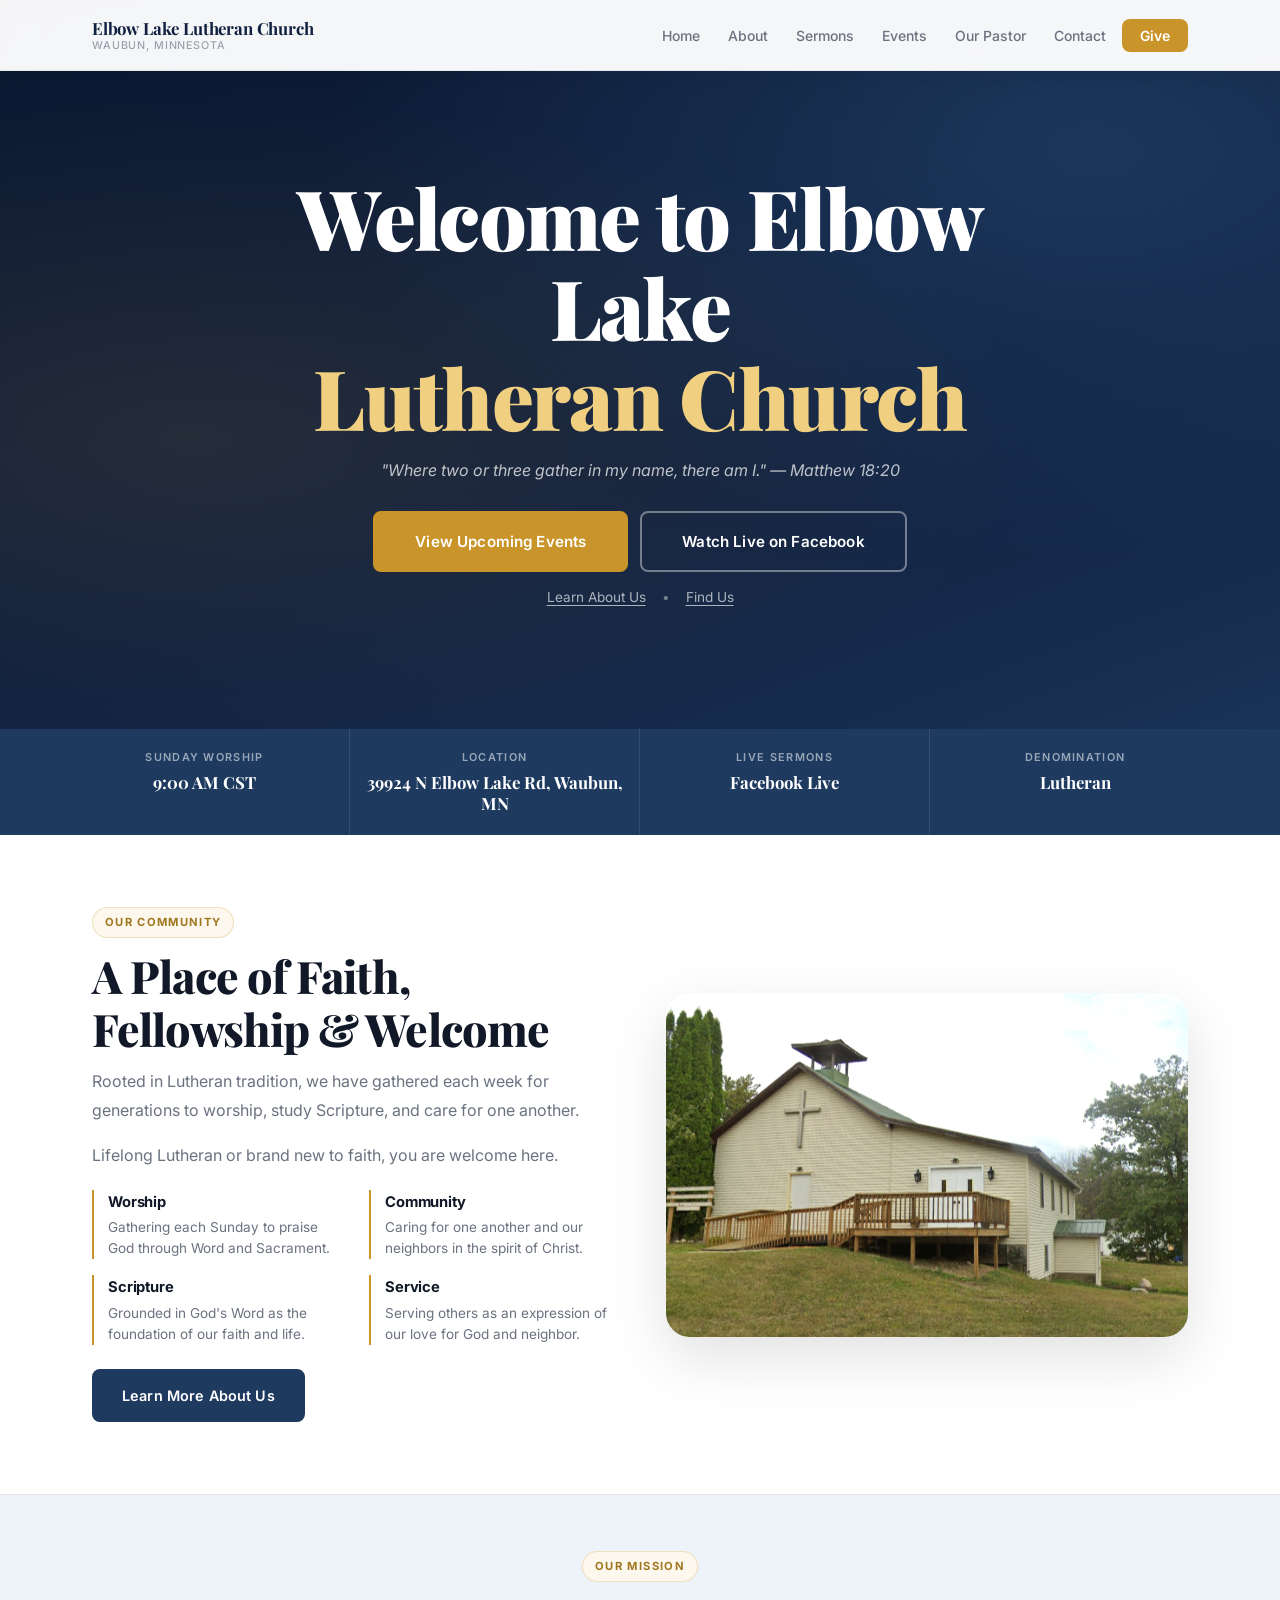
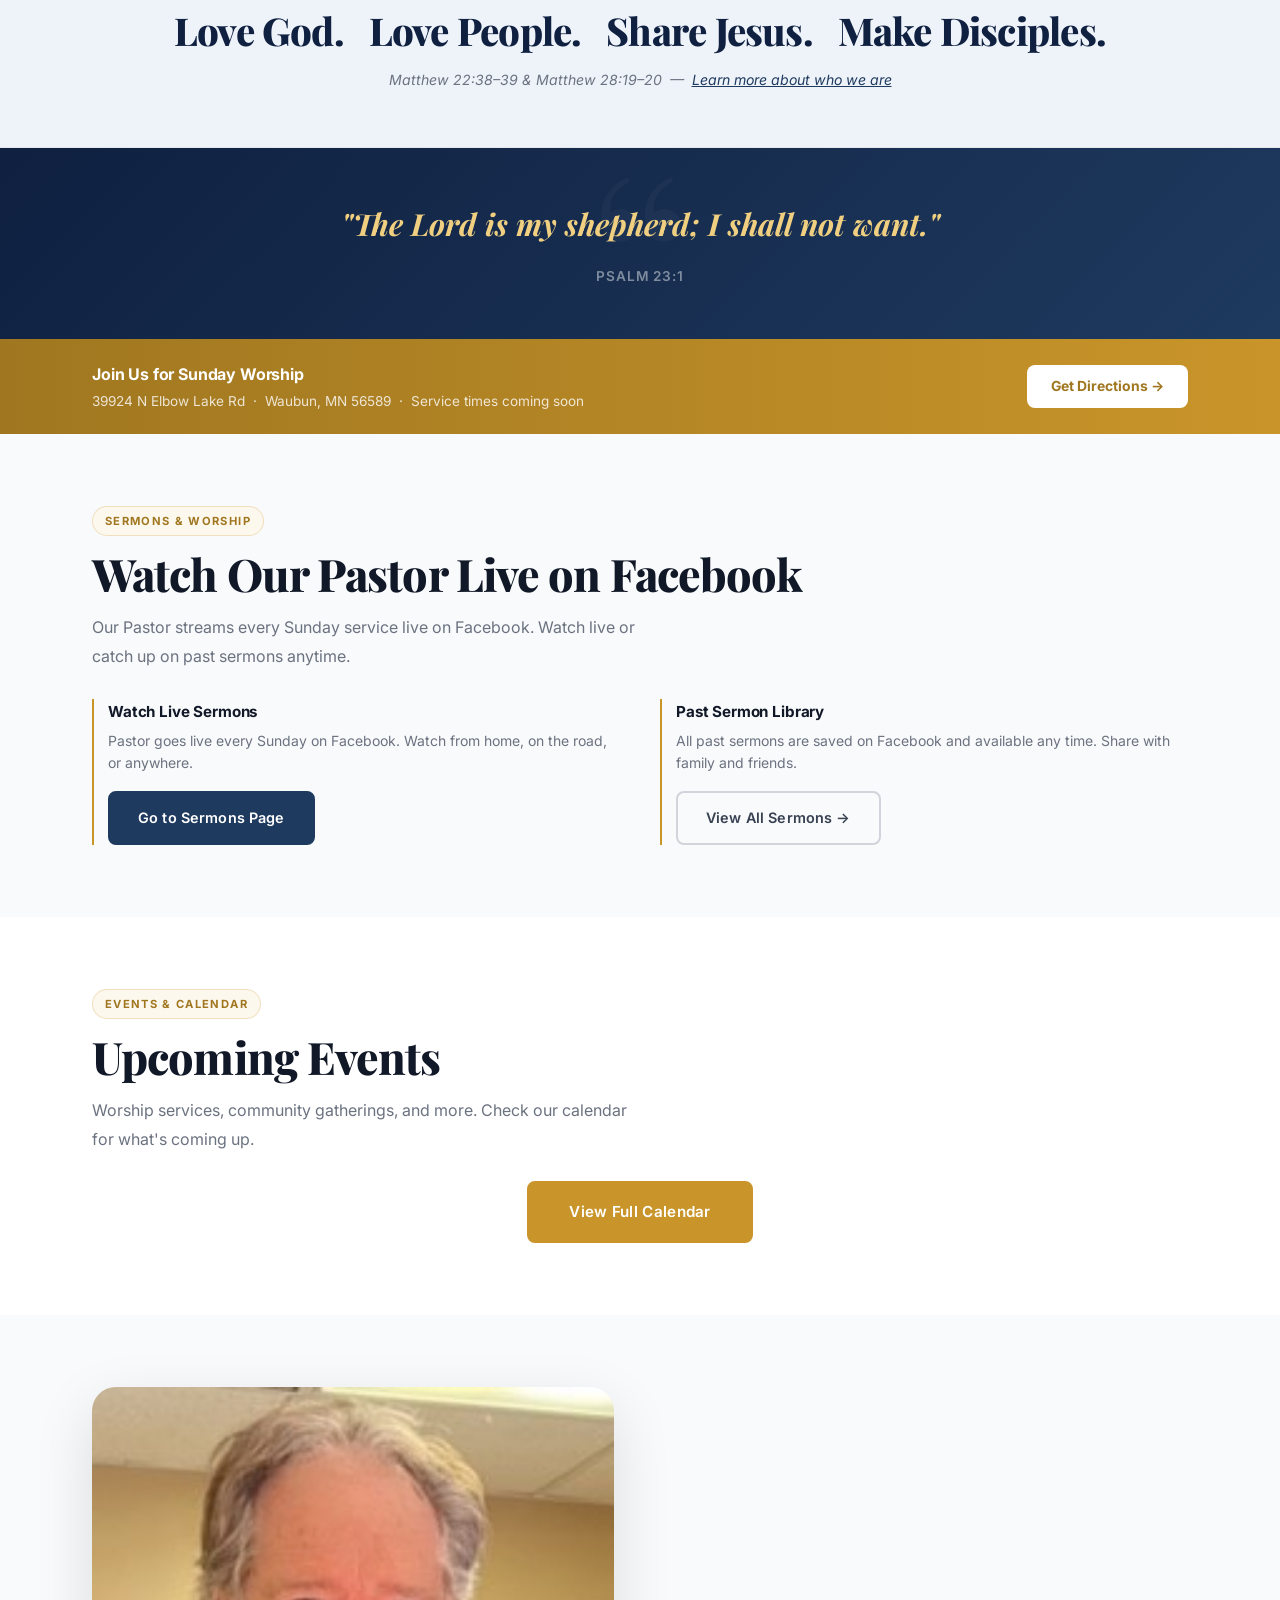
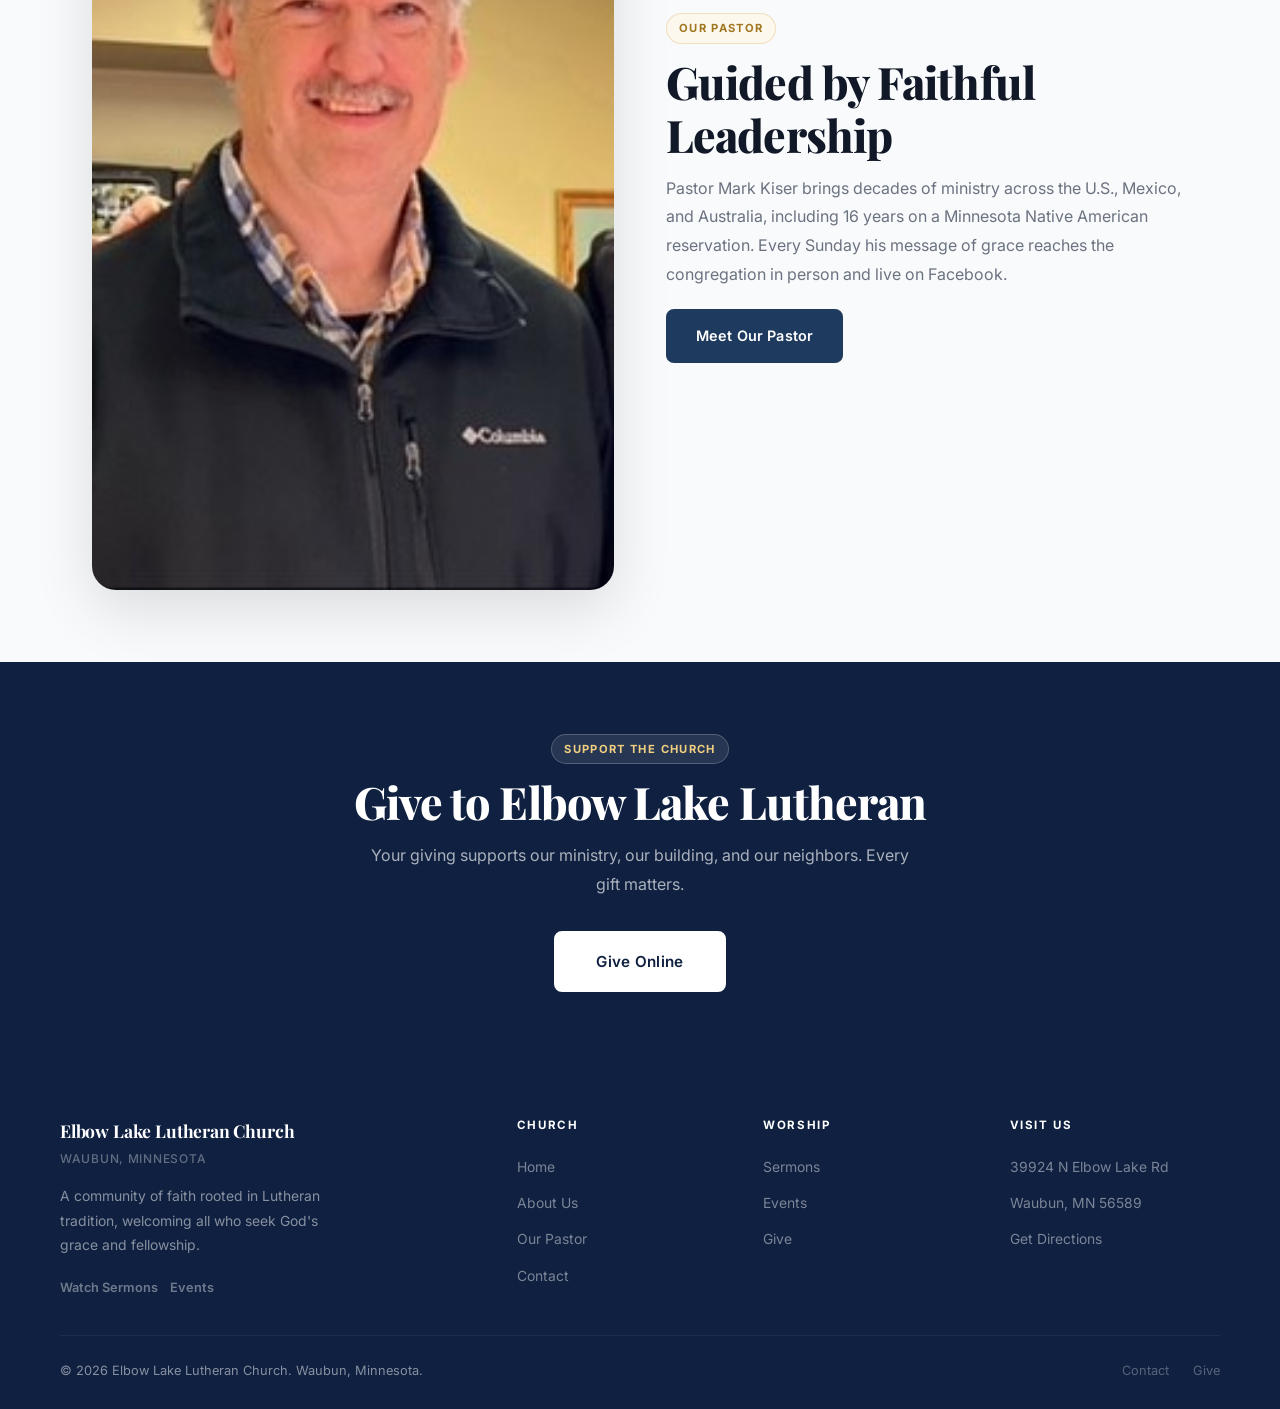
==== index.html @ 21ab07dc "Add mission, values, beliefs accordion, and discipleship steps from Pastor's content - Homepage: add" ====
<!DOCTYPE html>
<html lang="en">
<head>
  <meta charset="UTF-8">
  <meta name="viewport" content="width=device-width, initial-scale=1.0">
  <title>Elbow Lake Lutheran Church | Sunday Worship in Waubun, MN</title>
  <meta name="description" content="Elbow Lake Lutheran Church in Waubun, MN — serving the Mahnomen County community with Sunday worship, live-streamed sermons, and faithful fellowship. All are welcome.">
  <meta name="keywords" content="church Waubun MN, Lutheran church Waubun Minnesota, church Mahnomen County, church near White Earth MN, Sunday worship Waubun, Christian church Waubun Minnesota, Elbow Lake Lutheran Church, church near me Waubun MN">
  <meta name="geo.region" content="US-MN">
  <meta name="geo.placename" content="Waubun, Minnesota">
  <meta name="geo.position" content="47.18;-95.93">
  <meta name="ICBM" content="47.18, -95.93">
  <meta property="og:title" content="Elbow Lake Lutheran Church | Waubun, MN">
  <meta property="og:description" content="A Lutheran congregation in Waubun, MN. Sunday worship, live-streamed sermons, and a welcoming community in Mahnomen County. All are welcome.">
  <meta property="og:type" content="website">
  <meta property="og:url" content="https://elbowlakevillagechurch.com">
  <meta property="og:image" content="https://elbowlakevillagechurch.com/images/church.png">
  <meta name="twitter:card" content="summary_large_image">
  <meta name="twitter:image" content="https://elbowlakevillagechurch.com/images/church.png">
  <meta name="robots" content="index, follow">
  <link rel="canonical" href="https://elbowlakevillagechurch.com/">
  <link rel="sitemap" type="application/xml" href="/sitemap.xml">
  <link rel="icon" type="image/png" href="images/church.png">
  <link rel="stylesheet" href="style.css">
  <link rel="preconnect" href="https://fonts.googleapis.com">
  <link rel="preconnect" href="https://fonts.gstatic.com" crossorigin>
  <link href="https://fonts.googleapis.com/css2?family=Inter:wght@400;500;600;700;800&family=Playfair+Display:wght@700;800;900&display=swap" rel="stylesheet">
  <script type="application/ld+json">
  {
    "@context": "https://schema.org",
    "@type": "Church",
    "name": "Elbow Lake Lutheran Church",
    "alternateName": "Elbow Lake Village Church",
    "url": "https://elbowlakevillagechurch.com",
    "logo": "https://elbowlakevillagechurch.com/images/church.png",
    "image": "https://elbowlakevillagechurch.com/images/church.png",
    "description": "Elbow Lake Lutheran Church is a Lutheran congregation in Waubun, Minnesota, serving the Mahnomen County community with Sunday worship, live-streamed sermons, and faithful fellowship.",
    "address": {
      "@type": "PostalAddress",
      "streetAddress": "39924 N Elbow Lake Rd",
      "addressLocality": "Waubun",
      "addressRegion": "MN",
      "postalCode": "56589",
      "addressCountry": "US"
    },
    "geo": {
      "@type": "GeoCoordinates",
      "latitude": 47.18,
      "longitude": -95.93
    },
    "areaServed": ["Waubun, MN", "Mahnomen County, MN", "White Earth, MN", "Ogema, MN"],
    "employee": {
      "@type": "Person",
      "name": "Pastor Mark Kiser",
      "jobTitle": "Pastor"
    },
    "sameAs": ["https://www.facebook.com/okieupnorth"]
  }
  </script>
</head>
<body>

  <!-- NAVIGATION -->
  <nav>
    <div class="nav-inner">
      <a href="index.html" class="nav-logo">
        <div class="nav-logo-name">Elbow Lake Lutheran Church</div>
        <div class="nav-logo-sub">Waubun, Minnesota</div>
      </a>
      <ul class="nav-links">
        <li><a href="index.html">Home</a></li>
        <li><a href="about.html">About</a></li>
        <li><a href="sermons.html">Sermons</a></li>
        <li><a href="events.html">Events</a></li>
        <li><a href="staff.html">Our Pastor</a></li>
        <li><a href="contact.html">Contact</a></li>
        <li><a href="give.html" class="nav-give">Give</a></li>
      </ul>
      <button class="nav-toggle" aria-label="Open menu">
        <span></span><span></span><span></span>
      </button>
    </div>
  </nav>

  <!-- HERO -->
  <section class="hero">
    <div class="hero-content">
      <h1>
        Welcome to Elbow Lake
        <span class="highlight">Lutheran Church</span>
      </h1>
      <p class="hero-desc">"Where two or three gather in my name, there am I." &mdash; Matthew 18:20</p>
      <div class="hero-actions">
        <a href="events.html" class="btn btn-gold btn-hero">View Upcoming Events</a>
        <a href="https://www.facebook.com/okieupnorth" target="_blank" rel="noopener" class="btn btn-outline-white btn-hero">Watch Live on Facebook</a>
      </div>
      <div class="hero-secondary-links">
        <a href="about.html">Learn About Us</a>
        <span>&bull;</span>
        <a href="contact.html">Find Us</a>
      </div>
    </div>
  </section>

  <!-- INFO BAR -->
  <div class="info-bar">
    <div class="info-inner">
      <div class="info-item">
        <div class="info-label">Sunday Worship</div>
        <div class="info-value">9:00 AM CST</div>
      </div>
      <div class="info-item">
        <div class="info-label">Location</div>
        <div class="info-value">39924 N Elbow Lake Rd, Waubun, MN</div>
      </div>
      <div class="info-item">
        <div class="info-label">Live Sermons</div>
        <div class="info-value">Facebook Live</div>
      </div>
      <div class="info-item">
        <div class="info-label">Denomination</div>
        <div class="info-value">Lutheran</div>
      </div>
    </div>
  </div>

  <!-- WELCOME SECTION -->
  <section>
    <div class="container">
      <div class="split-grid">
        <div>
          <div class="tag">Our Community</div>
          <h2 class="section-title">A Place of Faith, Fellowship &amp; Welcome</h2>
          <p class="section-sub">Rooted in Lutheran tradition, we have gathered each week for generations to worship, study Scripture, and care for one another.</p>
          <p class="section-sub" style="margin-top:16px;">Lifelong Lutheran or brand new to faith, you are welcome here.</p>
          <div class="pillars-grid" style="margin-top:20px;">
            <div class="pillar">
              <h4>Worship</h4>
              <p>Gathering each Sunday to praise God through Word and Sacrament.</p>
            </div>
            <div class="pillar">
              <h4>Community</h4>
              <p>Caring for one another and our neighbors in the spirit of Christ.</p>
            </div>
            <div class="pillar">
              <h4>Scripture</h4>
              <p>Grounded in God's Word as the foundation of our faith and life.</p>
            </div>
            <div class="pillar">
              <h4>Service</h4>
              <p>Serving others as an expression of our love for God and neighbor.</p>
            </div>
          </div>
          <a href="about.html" class="btn btn-primary" style="margin-top:24px;">Learn More About Us</a>
        </div>
        <div class="split-img">
          <img src="images/church.png" alt="Elbow Lake Lutheran Church — Waubun, Minnesota">
        </div>
      </div>
    </div>
  </section>

  <!-- MISSION STRIP -->
  <div class="mission-strip">
    <div class="container">
      <div class="tag">Our Mission</div>
      <p class="mission-words">Love God. &nbsp; Love People. &nbsp; Share Jesus. &nbsp; Make Disciples.</p>
      <p class="mission-sub">Matthew 22:38&ndash;39 &amp; Matthew 28:19&ndash;20 &nbsp;&mdash;&nbsp; <a href="about.html" style="color:var(--primary);text-decoration:underline;">Learn more about who we are</a></p>
    </div>
  </div>

  <!-- VERSE BANNER -->
  <div class="verse-block">
    <div class="verse-text">"The Lord is my shepherd; I shall not want."</div>
    <div class="verse-ref">Psalm 23:1</div>
  </div>

  <!-- SERVICE TIMES CTA -->
  <div class="cta-banner">
    <div class="cta-banner-inner">
      <div class="cta-banner-text">
        <strong>Join Us for Sunday Worship</strong>
        <span>39924 N Elbow Lake Rd &nbsp;&middot;&nbsp; Waubun, MN 56589 &nbsp;&middot;&nbsp; Service times coming soon</span>
      </div>
      <a href="contact.html">Get Directions &rarr;</a>
    </div>
  </div>

  <!-- SERMONS PREVIEW -->
  <section class="bg-gray">
    <div class="container">
      <div class="tag">Sermons &amp; Worship</div>
      <h2 class="section-title">Watch Our Pastor Live on Facebook</h2>
      <p class="section-sub">Our Pastor streams every Sunday service live on Facebook. Watch live or catch up on past sermons anytime.</p>
      <div class="sermon-row">
        <div class="sermon-col">
          <h3>Watch Live Sermons</h3>
          <p>Pastor goes live every Sunday on Facebook. Watch from home, on the road, or anywhere.</p>
          <a href="sermons.html" class="btn btn-primary" style="margin-top:16px;">Go to Sermons Page</a>
        </div>
        <div class="sermon-col">
          <h3>Past Sermon Library</h3>
          <p>All past sermons are saved on Facebook and available any time. Share with family and friends.</p>
          <a href="sermons.html" class="btn btn-outline-dark" style="margin-top:16px;">View All Sermons &rarr;</a>
        </div>
      </div>
    </div>
  </section>

  <!-- EVENTS PREVIEW -->
  <section>
    <div class="container">
      <div class="tag">Events &amp; Calendar</div>
      <h2 class="section-title">Upcoming Events</h2>
      <p class="section-sub">Worship services, community gatherings, and more. Check our calendar for what's coming up.</p>
      <div style="margin-top:28px;text-align:center;">
        <a href="events.html" class="btn btn-gold btn-lg">View Full Calendar</a>
      </div>
    </div>
  </section>

  <!-- PASTOR TEASER -->
  <section class="bg-gray">
    <div class="container">
      <div class="split-grid">
        <div class="split-img">
          <img src="images/pastor-mark-kiser.jpg" alt="Pastor Mark Kiser — Elbow Lake Lutheran Church">
        </div>
        <div>
          <div class="tag">Our Pastor</div>
          <h2 class="section-title">Guided by Faithful Leadership</h2>
          <p class="section-sub">Pastor Mark Kiser brings decades of ministry across the U.S., Mexico, and Australia, including 16 years on a Minnesota Native American reservation. Every Sunday his message of grace reaches the congregation in person and live on Facebook.</p>
          <a href="staff.html" class="btn btn-primary" style="margin-top:20px;">Meet Our Pastor</a>
        </div>
      </div>
    </div>
  </section>

  <!-- GIVE SECTION -->
  <section class="bg-dark text-white">
    <div class="container" style="text-align:center;max-width:680px;">
      <div class="tag">Support the Church</div>
      <h2 class="section-title">Give to Elbow Lake Lutheran</h2>
      <p class="section-sub" style="margin:0 auto 32px;">Your giving supports our ministry, our building, and our neighbors. Every gift matters.</p>
      <a href="give.html" class="btn btn-gold btn-lg">Give Online</a>
    </div>
  </section>

  <!-- FOOTER -->
  <footer class="site-footer">
    <div class="footer-grid">
      <div class="footer-brand">
        <div class="footer-brand-name">Elbow Lake Lutheran Church</div>
        <div class="footer-brand-loc">Waubun, Minnesota</div>
        <p>A community of faith rooted in Lutheran tradition, welcoming all who seek God's grace and fellowship.</p>
        <div class="footer-social">
          <a href="sermons.html">Watch Sermons</a>
          <a href="events.html">Events</a>
        </div>
      </div>
      <div class="footer-col">
        <h4>Church</h4>
        <ul>
          <li><a href="index.html">Home</a></li>
          <li><a href="about.html">About Us</a></li>
          <li><a href="staff.html">Our Pastor</a></li>
          <li><a href="contact.html">Contact</a></li>
        </ul>
      </div>
      <div class="footer-col">
        <h4>Worship</h4>
        <ul>
          <li><a href="sermons.html">Sermons</a></li>
          <li><a href="events.html">Events</a></li>
          <li><a href="give.html">Give</a></li>
        </ul>
      </div>
      <div class="footer-col">
        <h4>Visit Us</h4>
        <ul>
          <li><a href="contact.html">39924 N Elbow Lake Rd</a></li>
          <li><a href="contact.html">Waubun, MN 56589</a></li>
          <li><a href="contact.html">Get Directions</a></li>
        </ul>
      </div>
    </div>
    <div class="footer-bottom">
      <span>&copy; 2026 Elbow Lake Lutheran Church. Waubun, Minnesota.</span>
      <div>
        <a href="contact.html">Contact</a>
        <a href="give.html">Give</a>
      </div>
    </div>
  </footer>

  <script>
    (function(){
      var toggle = document.querySelector('.nav-toggle');
      var links = document.querySelector('.nav-links');
      if (!toggle || !links) return;
      toggle.addEventListener('click', function() {
        links.classList.toggle('is-open');
        toggle.classList.toggle('is-open');
      });
      links.querySelectorAll('a').forEach(function(a) {
        a.addEventListener('click', function() {
          links.classList.remove('is-open');
          toggle.classList.remove('is-open');
        });
      });
    })();
  </script>

</body>
</html>
---- style.css ----
/* ============================================================
   Elbow Lake Lutheran Church — Modern Stylesheet
   ============================================================ */

@import url('https://fonts.googleapis.com/css2?family=Inter:wght@400;500;600;700;800&family=Playfair+Display:wght@700;800;900&display=swap');

:root {
  --primary:        #1e3a5f;
  --primary-dark:   #0f2040;
  --primary-mid:    #2a4f7a;
  --primary-light:  #eef3fa;
  --gold:           #c9952a;
  --gold-dark:      #a07720;
  --gold-light:     #fdf8ee;
  --black:          #0a0a0a;
  --white:          #ffffff;
  --gray-50:        #f9fafb;
  --gray-100:       #f3f4f6;
  --gray-200:       #e5e7eb;
  --gray-300:       #d1d5db;
  --gray-400:       #9ca3af;
  --gray-500:       #6b7280;
  --gray-700:       #374151;
  --gray-900:       #111827;
  --font-body:      'Inter', 'Segoe UI', system-ui, -apple-system, sans-serif;
  --font-display:   'Playfair Display', Georgia, serif;
  --max:            1160px;
  --radius:         14px;
  --radius-sm:      8px;
  --radius-lg:      24px;
  --radius-full:    999px;
  --shadow-xs:      0 1px 3px rgba(0,0,0,0.06);
  --shadow-sm:      0 2px 8px rgba(0,0,0,0.07);
  --shadow:         0 4px 20px rgba(0,0,0,0.08);
  --shadow-md:      0 8px 32px rgba(0,0,0,0.10);
  --shadow-lg:      0 20px 60px rgba(0,0,0,0.12);
  --shadow-xl:      0 32px 80px rgba(0,0,0,0.16);
  --transition:     all 0.25s cubic-bezier(0.4, 0, 0.2, 1);
}

*, *::before, *::after { box-sizing: border-box; margin: 0; padding: 0; }
html { scroll-behavior: smooth; font-size: 16px; }

body {
  font-family: var(--font-body);
  color: var(--gray-900);
  background: var(--white);
  line-height: 1.65;
  -webkit-font-smoothing: antialiased;
  -moz-osx-font-smoothing: grayscale;
}

img { max-width: 100%; display: block; }
a { color: inherit; text-decoration: none; }
ul { list-style: none; }

.container {
  max-width: var(--max);
  margin: 0 auto;
  padding: 0 32px;
}

/* ============================================================
   UTILITIES
   ============================================================ */
.tag {
  display: inline-flex;
  align-items: center;
  gap: 6px;
  background: var(--gold-light);
  border: 1px solid rgba(201,149,42,0.25);
  color: var(--gold-dark);
  font-size: 0.7rem;
  font-weight: 700;
  letter-spacing: 0.12em;
  text-transform: uppercase;
  padding: 5px 12px;
  border-radius: var(--radius-full);
  margin-bottom: 12px;
  font-family: var(--font-body);
}

.text-white .tag { background: rgba(255,255,255,0.1); border-color: rgba(255,255,255,0.2); color: #f0d080; }

.section-title {
  font-family: var(--font-display);
  font-size: clamp(1.8rem, 4vw, 2.8rem);
  font-weight: 800;
  line-height: 1.18;
  letter-spacing: -0.02em;
  color: var(--gray-900);
  margin-bottom: 12px;
}

.section-sub {
  font-size: 1rem;
  color: var(--gray-500);
  line-height: 1.8;
  max-width: 560px;
}

.text-white .section-title { color: var(--white); }
.text-white .section-sub   { color: rgba(255,255,255,0.65); }

section { padding: 72px 0; }
.bg-gray { background: var(--gray-50); }
.bg-dark { background: var(--primary-dark); }
.bg-navy { background: var(--primary); }

/* ============================================================
   BUTTONS
   ============================================================ */
.btn {
  display: inline-flex;
  align-items: center;
  justify-content: center;
  gap: 8px;
  padding: 13px 28px;
  border-radius: var(--radius-sm);
  font-size: 0.9rem;
  font-weight: 600;
  cursor: pointer;
  border: 2px solid transparent;
  transition: var(--transition);
  white-space: nowrap;
  font-family: var(--font-body);
  letter-spacing: 0.01em;
  text-decoration: none;
}

.btn-primary {
  background: var(--primary);
  color: var(--white);
  border-color: var(--primary);
}
.btn-primary:hover {
  background: var(--primary-mid);
  border-color: var(--primary-mid);
  transform: translateY(-2px);
  box-shadow: 0 8px 24px rgba(30,58,95,0.3);
}

.btn-gold {
  background: var(--gold);
  color: var(--white);
  border-color: var(--gold);
}
.btn-gold:hover {
  background: var(--gold-dark);
  border-color: var(--gold-dark);
  transform: translateY(-2px);
  box-shadow: 0 8px 24px rgba(201,149,42,0.35);
}

.bg-dark .btn-gold {
  background: var(--white);
  color: var(--primary-dark);
  border-color: var(--white);
}
.bg-dark .btn-gold:hover { background: var(--gray-100); box-shadow: none; transform: translateY(-1px); }

.btn-outline {
  background: transparent;
  color: var(--primary);
  border-color: var(--gray-300);
}
.btn-outline:hover { border-color: var(--primary); background: var(--primary-light); }

.btn-outline-white {
  background: transparent;
  color: var(--white);
  border-color: rgba(255,255,255,0.4);
}
.btn-outline-white:hover { border-color: var(--white); background: rgba(255,255,255,0.1); }

.btn-outline-dark {
  background: transparent;
  color: var(--gray-700);
  border-color: var(--gray-300);
}
.btn-outline-dark:hover { border-color: var(--primary); color: var(--primary); }

.btn-sm  { padding: 9px 18px; font-size: 0.83rem; }
.btn-lg  { padding: 16px 40px; font-size: 0.95rem; letter-spacing: 0.02em; }
.btn-full { width: 100%; }

/* ============================================================
   NAVIGATION
   ============================================================ */
nav {
  position: fixed;
  top: 0; left: 0; right: 0;
  z-index: 200;
  background: rgba(255,255,255,0.96);
  backdrop-filter: blur(20px);
  -webkit-backdrop-filter: blur(20px);
  border-bottom: 1px solid rgba(0,0,0,0.06);
  box-shadow: 0 1px 16px rgba(0,0,0,0.05);
}

.nav-inner {
  max-width: var(--max);
  margin: 0 auto;
  padding: 0 32px;
  height: 70px;
  display: flex;
  align-items: center;
  justify-content: space-between;
  gap: 24px;
}

.nav-logo {
  display: flex;
  flex-direction: column;
  line-height: 1.25;
  flex-shrink: 0;
}

.nav-logo-name {
  font-family: var(--font-display);
  font-size: 1.05rem;
  font-weight: 700;
  color: var(--primary-dark);
  letter-spacing: -0.01em;
}

.nav-logo-sub {
  font-size: 0.67rem;
  color: var(--gray-400);
  letter-spacing: 0.08em;
  text-transform: uppercase;
  font-weight: 500;
}

.nav-links {
  display: flex;
  align-items: center;
  gap: 4px;
}

.nav-links a {
  color: var(--gray-500);
  font-size: 0.875rem;
  font-weight: 500;
  transition: color 0.2s;
  padding: 6px 12px;
  border-radius: var(--radius-sm);
}

.nav-links a:hover { color: var(--primary-dark); background: var(--gray-50); }

.nav-give {
  background: var(--gold) !important;
  color: var(--white) !important;
  padding: 8px 18px !important;
  border-radius: var(--radius-sm) !important;
  font-weight: 600 !important;
  font-size: 0.875rem !important;
  transition: var(--transition) !important;
}
.nav-give:hover { background: var(--gold-dark) !important; transform: translateY(-1px) !important; box-shadow: 0 4px 12px rgba(201,149,42,0.4) !important; }

.nav-toggle {
  display: none;
  flex-direction: column;
  gap: 5px;
  cursor: pointer;
  background: none;
  border: none;
  padding: 6px;
}
.nav-toggle span { display: block; width: 22px; height: 2px; background: var(--primary-dark); border-radius: 2px; transition: 0.3s; }

/* ============================================================
   HERO
   ============================================================ */
.hero {
  position: relative;
  min-height: 0;
  background:
    linear-gradient(160deg, rgba(10,22,44,0.82) 0%, rgba(15,32,64,0.76) 60%, rgba(30,58,95,0.70) 100%),
    url('images/hero.jpg') center/cover no-repeat;
  background-color: var(--primary-dark);
  display: flex;
  align-items: center;
  justify-content: center;
  overflow: hidden;
}

.hero::before {
  content: '';
  position: absolute;
  inset: 0;
  background:
    radial-gradient(ellipse at 15% 60%, rgba(201,149,42,0.12) 0%, transparent 55%),
    radial-gradient(ellipse at 85% 20%, rgba(42,79,122,0.5) 0%, transparent 50%);
  pointer-events: none;
}

.hero-content {
  position: relative;
  z-index: 1;
  width: 100%;
  padding: 100px 32px 48px;
  max-width: 860px;
  margin: 0 auto;
  color: var(--white);
  text-align: center;
  display: flex;
  flex-direction: column;
  align-items: center;
}

.hero h1 {
  font-family: var(--font-display);
  font-size: clamp(2.8rem, 7vw, 5.2rem);
  font-weight: 900;
  line-height: 1.08;
  letter-spacing: -0.02em;
  margin-bottom: 16px;
}

.hero h1 .highlight {
  color: #f0d080;
  display: block;
}

.hero-desc {
  font-size: clamp(0.88rem, 1.8vw, 1rem);
  color: rgba(255,255,255,0.72);
  max-width: 540px;
  margin-bottom: 28px;
  line-height: 1.6;
  font-style: italic;
  white-space: nowrap;
}

.hero-actions {
  display: flex;
  gap: 12px;
  flex-wrap: wrap;
  align-items: center;
  justify-content: center;
}

.btn-hero { padding: 16px 40px; font-size: 0.95rem; border-radius: var(--radius-sm); }

.hero-secondary-links {
  display: flex;
  align-items: center;
  gap: 16px;
  margin-top: 14px;
  font-size: 0.85rem;
  color: rgba(255,255,255,0.4);
}

.hero-secondary-links a {
  color: rgba(255,255,255,0.65);
  text-decoration: underline;
  text-underline-offset: 3px;
  transition: color 0.2s;
}
.hero-secondary-links a:hover { color: var(--white); }

.hero-scroll {
  position: absolute;
  bottom: 36px;
  left: 50%;
  transform: translateX(-50%);
  z-index: 2;
  display: flex;
  flex-direction: column;
  align-items: center;
  gap: 8px;
  color: rgba(255,255,255,0.35);
  font-size: 0.68rem;
  letter-spacing: 0.12em;
  text-transform: uppercase;
  font-family: var(--font-body);
}

.hero-scroll-line {
  width: 1px;
  height: 36px;
  background: linear-gradient(to bottom, rgba(255,255,255,0.4), transparent);
  animation: scrollLine 1.8s ease-in-out infinite;
}

@keyframes scrollLine {
  0%, 100% { transform: scaleY(1); opacity: 1; }
  50% { transform: scaleY(0.4); opacity: 0.3; }
}

/* ============================================================
   INFO BAR
   ============================================================ */
.info-bar {
  background: var(--primary);
  color: var(--white);
}

.info-inner {
  max-width: var(--max);
  margin: 0 auto;
  display: grid;
  grid-template-columns: repeat(4, 1fr);
}

.info-item {
  padding: 20px 16px;
  text-align: center;
  border-right: 1px solid rgba(255,255,255,0.1);
  transition: background 0.2s;
}
.info-item:last-child { border-right: none; }
.info-item:hover { background: rgba(255,255,255,0.05); }

.info-icon {
  font-size: 1.2rem;
  margin-bottom: 6px;
  line-height: 1;
}

.info-label {
  font-size: 0.68rem;
  font-weight: 600;
  opacity: 0.55;
  text-transform: uppercase;
  letter-spacing: 0.12em;
  margin-bottom: 5px;
}

.info-value {
  font-family: var(--font-display);
  font-size: 1.05rem;
  font-weight: 700;
  line-height: 1.3;
}

/* ============================================================
   FEATURE CARDS
   ============================================================ */
.card-grid {
  display: grid;
  grid-template-columns: repeat(3, 1fr);
  gap: 16px;
  margin-top: 32px;
}

.card-grid-2 { grid-template-columns: repeat(2, 1fr); }
.card-grid-4 { grid-template-columns: repeat(2, 1fr); }

.feature-card {
  background: var(--white);
  border: 1px solid var(--gray-200);
  border-radius: var(--radius);
  padding: 20px 18px;
  transition: var(--transition);
  position: relative;
  overflow: hidden;
}

.feature-card::after {
  content: '';
  position: absolute;
  bottom: 0; left: 0; right: 0;
  height: 3px;
  background: linear-gradient(90deg, var(--gold), var(--primary));
  transform: scaleX(0);
  transform-origin: left;
  transition: transform 0.35s cubic-bezier(0.4, 0, 0.2, 1);
}

.feature-card:hover {
  box-shadow: var(--shadow-lg);
  transform: translateY(-6px);
  border-color: transparent;
}
.feature-card:hover::after { transform: scaleX(1); }

.card-icon {
  width: 38px; height: 38px;
  background: var(--gold-light);
  border-radius: 8px;
  display: flex;
  align-items: center;
  justify-content: center;
  font-size: 1.1rem;
  margin-bottom: 10px;
}

.feature-card h3 {
  font-size: 1rem;
  font-weight: 700;
  margin-bottom: 6px;
  color: var(--gray-900);
  letter-spacing: -0.01em;
}

.feature-card p {
  font-size: 0.875rem;
  color: var(--gray-500);
  line-height: 1.6;
}

/* ============================================================
   TWO-COLUMN SPLIT
   ============================================================ */
.split-grid {
  display: grid;
  grid-template-columns: 1fr 1fr;
  gap: 52px;
  align-items: center;
}

.split-grid.reverse > *:first-child { order: 2; }
.split-grid.reverse > *:last-child  { order: 1; }

.split-img {
  border-radius: var(--radius-lg);
  overflow: hidden;
  box-shadow: var(--shadow-lg);
}

.split-img img { width: 100%; display: block; object-fit: cover; }

.split-img-placeholder {
  border-radius: var(--radius-lg);
  background: linear-gradient(135deg, var(--primary-light) 0%, #dde8f5 100%);
  aspect-ratio: 4/3;
  display: flex;
  align-items: center;
  justify-content: center;
  flex-direction: column;
  gap: 12px;
  color: var(--primary);
  font-size: 0.85rem;
  font-weight: 500;
  border: 2px dashed rgba(30,58,95,0.15);
}

.split-img-placeholder .placeholder-icon { font-size: 2.5rem; opacity: 0.35; }

/* ============================================================
   SERVICE BOX
   ============================================================ */
.service-box {
  background: var(--primary-dark);
  color: var(--white);
  border-radius: var(--radius);
  padding: 24px;
  margin-top: 24px;
}

.service-box h3 {
  font-size: 0.75rem;
  font-weight: 700;
  text-transform: uppercase;
  letter-spacing: 0.12em;
  color: #f0d080;
  margin-bottom: 12px;
}

.service-row {
  display: flex;
  justify-content: space-between;
  align-items: center;
  padding: 8px 0;
  border-bottom: 1px solid rgba(255,255,255,0.08);
  font-size: 0.88rem;
}
.service-row:last-child { border-bottom: none; padding-bottom: 0; }
.service-row strong { color: var(--white); font-weight: 600; }
.service-row span { color: rgba(255,255,255,0.5); font-size: 0.85rem; }

/* ============================================================
   PILLARS
   ============================================================ */
.pillars-grid {
  display: grid;
  grid-template-columns: 1fr 1fr;
  gap: 16px 32px;
  margin-top: 32px;
}

.pillar {
  padding-left: 14px;
  border-left: 2px solid var(--gold);
}

.pillar h4 {
  font-size: 0.92rem;
  font-weight: 700;
  color: var(--gray-900);
  margin-bottom: 3px;
  letter-spacing: -0.01em;
}

.pillar p {
  font-size: 0.85rem;
  color: var(--gray-500);
  line-height: 1.55;
}

/* ============================================================
   STAFF / PASTOR CARDS
   ============================================================ */
.staff-grid {
  display: grid;
  grid-template-columns: repeat(3, 1fr);
  gap: 16px;
  margin-top: 32px;
}

.staff-card {
  background: var(--white);
  border: 1px solid var(--gray-200);
  border-radius: var(--radius);
  padding: 22px 18px;
  text-align: center;
  transition: var(--transition);
}
.staff-card:hover { box-shadow: var(--shadow-lg); transform: translateY(-5px); border-color: transparent; }

.staff-avatar {
  width: 56px; height: 56px;
  border-radius: 50%;
  background: var(--primary);
  margin: 0 auto 12px;
  overflow: hidden;
  display: flex;
  align-items: center;
  justify-content: center;
  font-size: 0.75rem;
  font-weight: 700;
  letter-spacing: 0.05em;
  color: rgba(255,255,255,0.7);
  border: 2px solid var(--primary-mid);
}
.staff-avatar img { width: 100%; height: 100%; object-fit: cover; }

.staff-card h3 {
  font-size: 1rem;
  font-weight: 700;
  color: var(--gray-900);
  margin-bottom: 4px;
  letter-spacing: -0.01em;
}

.staff-card .role {
  font-size: 0.72rem;
  font-weight: 700;
  color: var(--gold);
  text-transform: uppercase;
  letter-spacing: 0.12em;
  margin-bottom: 8px;
}

.staff-card p {
  font-size: 0.87rem;
  color: var(--gray-500);
  line-height: 1.7;
}

/* ============================================================
   PAGE HERO (inner pages)
   ============================================================ */
.page-hero {
  background: linear-gradient(135deg, var(--primary-dark) 0%, var(--primary) 100%);
  color: var(--white);
  padding: 88px 32px 44px;
  text-align: center;
  position: relative;
  overflow: hidden;
}

.page-hero::before {
  content: '';
  position: absolute;
  inset: 0;
  background: radial-gradient(ellipse at 30% 70%, rgba(201,149,42,0.1) 0%, transparent 60%);
  pointer-events: none;
}

.page-hero .tag { position: relative; z-index: 1; }

.page-hero h1 {
  font-family: var(--font-display);
  font-size: clamp(2rem, 4.5vw, 3.2rem);
  font-weight: 800;
  line-height: 1.15;
  margin-bottom: 14px;
  letter-spacing: -0.02em;
  position: relative;
  z-index: 1;
}

.page-hero p {
  font-size: 1rem;
  color: rgba(255,255,255,0.65);
  max-width: 500px;
  margin: 0 auto;
  line-height: 1.8;
  font-style: italic;
  position: relative;
  z-index: 1;
}

/* ============================================================
   GIVE CARDS
   ============================================================ */
.give-cards {
  display: grid;
  grid-template-columns: repeat(3, 1fr);
  gap: 16px;
  margin-top: 32px;
}

.give-card {
  background: rgba(255,255,255,0.05);
  border: 1px solid rgba(255,255,255,0.1);
  border-radius: var(--radius);
  padding: 22px 18px;
  text-align: center;
  transition: var(--transition);
}
.give-card:hover { background: rgba(255,255,255,0.09); border-color: rgba(255,255,255,0.2); }

.give-card-num {
  font-family: var(--font-display);
  font-size: 1.1rem;
  font-weight: 800;
  color: rgba(255,255,255,0.2);
  letter-spacing: 0.04em;
  margin-bottom: 10px;
  line-height: 1;
}

.give-card-name {
  font-size: 0.88rem;
  font-weight: 600;
  color: var(--white);
  margin-bottom: 8px;
  letter-spacing: -0.01em;
}

.give-card-desc {
  font-size: 0.82rem;
  color: rgba(255,255,255,0.42);
  line-height: 1.5;
  margin-bottom: 16px;
}

/* ============================================================
   CONTACT
   ============================================================ */
.contact-grid {
  display: grid;
  grid-template-columns: 1fr 1fr;
  gap: 48px;
  align-items: start;
}

.contact-info { display: flex; flex-direction: column; gap: 14px; }

.contact-item {
  display: flex;
  gap: 16px;
  align-items: flex-start;
}

.contact-icon {
  width: 36px; height: 36px;
  background: var(--primary-light);
  border-radius: 8px;
  display: flex;
  align-items: center;
  justify-content: center;
  font-size: 1rem;
  flex-shrink: 0;
}

.contact-item h4 {
  font-size: 0.72rem;
  font-weight: 700;
  text-transform: uppercase;
  letter-spacing: 0.1em;
  color: var(--gray-400);
  margin-bottom: 4px;
}

.contact-item p, .contact-item a {
  font-size: 0.95rem;
  color: var(--gray-900);
  font-weight: 500;
  line-height: 1.5;
}

.contact-form {
  background: var(--white);
  border: 1px solid var(--gray-200);
  border-radius: var(--radius-lg);
  padding: 32px;
  box-shadow: var(--shadow-md);
}

.contact-form h3 {
  font-family: var(--font-display);
  font-size: 1.3rem;
  font-weight: 700;
  color: var(--gray-900);
  margin-bottom: 28px;
  letter-spacing: -0.01em;
}

.form-group { margin-bottom: 18px; }

.form-group label {
  display: block;
  font-size: 0.78rem;
  font-weight: 600;
  color: var(--gray-700);
  margin-bottom: 6px;
  text-transform: uppercase;
  letter-spacing: 0.06em;
}

.form-group input,
.form-group textarea,
.form-group select {
  width: 100%;
  padding: 12px 16px;
  border: 1.5px solid var(--gray-200);
  border-radius: var(--radius-sm);
  font-size: 0.93rem;
  font-family: var(--font-body);
  color: var(--gray-900);
  background: var(--white);
  transition: border-color 0.2s, box-shadow 0.2s;
  outline: none;
}

.form-group input:focus,
.form-group textarea:focus,
.form-group select:focus {
  border-color: var(--primary);
  box-shadow: 0 0 0 3px rgba(30,58,95,0.08);
}
.form-group textarea { min-height: 130px; resize: vertical; }
.form-row { display: grid; grid-template-columns: 1fr 1fr; gap: 16px; }

/* ============================================================
   MAP
   ============================================================ */
.map-wrap {
  border-radius: var(--radius);
  overflow: hidden;
  box-shadow: var(--shadow);
  margin-top: 32px;
}
.map-wrap iframe { width: 100%; height: 400px; display: block; border: none; }

/* ============================================================
   VERSE BLOCK
   ============================================================ */
.verse-block {
  background: linear-gradient(135deg, var(--primary-dark) 0%, var(--primary) 100%);
  color: var(--white);
  padding: 52px 32px;
  text-align: center;
  position: relative;
  overflow: hidden;
}

.verse-block::before {
  content: '\201C';
  position: absolute;
  top: -20px;
  left: 50%;
  transform: translateX(-50%);
  font-family: var(--font-display);
  font-size: 16rem;
  line-height: 1;
  color: rgba(255,255,255,0.03);
  pointer-events: none;
  user-select: none;
}

.verse-text {
  font-family: var(--font-display);
  font-size: clamp(1.2rem, 2.8vw, 1.9rem);
  font-weight: 700;
  line-height: 1.6;
  max-width: 760px;
  margin: 0 auto 16px;
  color: #f0d080;
  font-style: italic;
  position: relative;
}

.verse-ref {
  font-size: 0.85rem;
  color: rgba(255,255,255,0.45);
  font-style: normal;
  letter-spacing: 0.06em;
  text-transform: uppercase;
  font-weight: 600;
}

/* ============================================================
   CTA BANNER
   ============================================================ */
.cta-banner {
  background: linear-gradient(90deg, var(--gold-dark), var(--gold));
  padding: 22px 0;
}

.cta-banner-inner {
  max-width: var(--max);
  margin: 0 auto;
  padding: 0 32px;
  display: flex;
  align-items: center;
  justify-content: space-between;
  flex-wrap: wrap;
  gap: 16px;
}

.cta-banner-text strong {
  font-weight: 700;
  font-size: 1rem;
  color: var(--white);
  display: block;
  letter-spacing: -0.01em;
}

.cta-banner-text span {
  color: rgba(255,255,255,0.8);
  font-size: 0.85rem;
  margin-top: 2px;
  display: block;
}

.cta-banner a {
  background: var(--white);
  color: var(--gold-dark);
  font-weight: 700;
  padding: 10px 24px;
  border-radius: var(--radius-sm);
  font-size: 0.87rem;
  transition: var(--transition);
  white-space: nowrap;
}
.cta-banner a:hover { background: var(--gray-100); transform: translateY(-1px); }

/* ============================================================
   CALENDAR PLACEHOLDER
   ============================================================ */
.calendar-wrap {
  background: var(--white);
  border: 1px solid var(--gray-200);
  border-radius: var(--radius);
  overflow: hidden;
  box-shadow: var(--shadow-sm);
  margin-top: 28px;
}
.calendar-wrap iframe { width: 100%; display: block; border: none; }

/* ============================================================
   FOOTER
   ============================================================ */
.site-footer {
  background: var(--primary-dark);
  color: rgba(255,255,255,0.5);
  padding: 52px 32px 28px;
}

.footer-grid {
  max-width: var(--max);
  margin: 0 auto;
  display: grid;
  grid-template-columns: 2fr 1fr 1fr 1fr;
  gap: 36px;
  padding-bottom: 36px;
  border-bottom: 1px solid rgba(255,255,255,0.06);
  margin-bottom: 24px;
}

.footer-brand-name {
  font-family: var(--font-display);
  font-size: 1.1rem;
  font-weight: 700;
  color: var(--white);
  margin-bottom: 4px;
  letter-spacing: -0.01em;
}

.footer-brand-loc {
  font-size: 0.75rem;
  color: rgba(255,255,255,0.35);
  margin-bottom: 16px;
  letter-spacing: 0.06em;
  text-transform: uppercase;
  font-weight: 500;
}

.footer-brand p {
  font-size: 0.87rem;
  line-height: 1.75;
  max-width: 280px;
  margin-bottom: 20px;
}

.footer-social {
  display: flex;
  gap: 12px;
  flex-wrap: wrap;
}

.footer-social a {
  font-size: 0.8rem;
  font-weight: 600;
  color: rgba(255,255,255,0.4);
  transition: color 0.2s;
  display: inline-flex;
  align-items: center;
  gap: 5px;
}
.footer-social a:hover { color: var(--white); }

.footer-col h4 {
  color: var(--white);
  font-size: 0.72rem;
  font-weight: 700;
  text-transform: uppercase;
  letter-spacing: 0.14em;
  margin-bottom: 18px;
}

.footer-col li { margin-bottom: 10px; }

.footer-col a {
  font-size: 0.87rem;
  color: rgba(255,255,255,0.45);
  transition: color 0.2s;
}
.footer-col a:hover { color: var(--white); }

.footer-bottom {
  max-width: var(--max);
  margin: 0 auto;
  display: flex;
  justify-content: space-between;
  align-items: center;
  flex-wrap: wrap;
  gap: 12px;
  font-size: 0.8rem;
}

.footer-bottom a {
  color: rgba(255,255,255,0.3);
  margin-left: 20px;
  transition: color 0.2s;
}
.footer-bottom a:hover { color: var(--white); }

/* ============================================================
   PROSE
   ============================================================ */
.prose { max-width: 760px; margin: 0 auto; }

.prose h2 {
  font-family: var(--font-display);
  font-size: 1.35rem;
  font-weight: 700;
  color: var(--gray-900);
  margin: 40px 0 12px;
  padding-bottom: 8px;
  border-bottom: 1px solid var(--gray-200);
  letter-spacing: -0.01em;
}

.prose p, .prose li {
  font-size: 0.96rem;
  color: var(--gray-700);
  line-height: 1.85;
  margin-bottom: 14px;
}

.prose ul { list-style: disc; padding-left: 24px; }
.prose li { margin-bottom: 8px; }
.prose a { color: var(--primary); text-decoration: underline; }

/* ============================================================
   FACEBOOK BUTTON (sermons page)
   ============================================================ */
.fb-embed-container {
  background: var(--white);
  border: 1px solid var(--gray-200);
  border-radius: var(--radius);
  overflow: hidden;
  box-shadow: var(--shadow-sm);
  display: flex;
  flex-direction: column;
  align-items: center;
  padding: 32px 24px;
  text-align: center;
  gap: 14px;
  transition: var(--transition);
}
.fb-embed-container:hover { box-shadow: var(--shadow-md); }

.fb-embed-icon { font-size: 2.2rem; line-height: 1; }

.fb-embed-label {
  font-size: 1.15rem;
  font-weight: 700;
  color: var(--gray-900);
  letter-spacing: -0.01em;
}

.fb-embed-sub {
  font-size: 0.88rem;
  color: var(--gray-500);
  max-width: 380px;
  line-height: 1.75;
}

.live-badge {
  display: inline-flex;
  align-items: center;
  gap: 7px;
  background: #dc2626;
  color: #fff;
  font-size: 0.7rem;
  font-weight: 700;
  text-transform: uppercase;
  letter-spacing: 0.1em;
  padding: 5px 12px;
  border-radius: var(--radius-full);
}

.live-dot {
  width: 6px; height: 6px;
  background: #fff;
  border-radius: 50%;
  animation: pulse 1.4s ease-in-out infinite;
}

@keyframes pulse {
  0%, 100% { opacity: 1; }
  50% { opacity: 0.3; }
}

.fb-btn {
  display: inline-flex;
  align-items: center;
  gap: 8px;
  background: #1877F2;
  color: #fff;
  font-weight: 700;
  padding: 13px 28px;
  border-radius: var(--radius-sm);
  font-size: 0.92rem;
  transition: var(--transition);
  font-family: var(--font-body);
}
.fb-btn:hover { background: #1464d8; transform: translateY(-2px); box-shadow: 0 6px 20px rgba(24,119,242,0.35); }

/* ============================================================
   BELIEFS LIST
   ============================================================ */
.beliefs-list {
  display: grid;
  grid-template-columns: 1fr 1fr;
  gap: 16px 32px;
  margin-top: 32px;
}

.belief-item {
  padding-left: 14px;
  border-left: 2px solid var(--gold);
}

.belief-item h3 {
  font-size: 0.92rem;
  font-weight: 700;
  color: var(--gray-900);
  margin-bottom: 3px;
  letter-spacing: -0.01em;
}

.belief-item p {
  font-size: 0.85rem;
  color: var(--gray-500);
  line-height: 1.55;
}

/* ============================================================
   GIVE METHODS
   ============================================================ */
.give-methods {
  display: grid;
  grid-template-columns: 1fr 1fr 1fr;
  gap: 0;
  margin-top: 36px;
}

.give-method {
  padding: 0 32px;
  border-right: 1px solid rgba(255,255,255,0.1);
}

.give-method:first-child { padding-left: 0; }
.give-method:last-child  { border-right: none; padding-right: 0; }

.give-method-num {
  font-size: 0.68rem;
  font-weight: 700;
  letter-spacing: 0.14em;
  color: var(--gold);
  margin-bottom: 8px;
}

.give-method-name {
  font-size: 1rem;
  font-weight: 700;
  color: var(--white);
  margin-bottom: 6px;
  letter-spacing: -0.01em;
}

.give-method-desc {
  font-size: 0.85rem;
  color: rgba(255,255,255,0.5);
  line-height: 1.6;
  margin-bottom: 20px;
}

/* ============================================================
   SERMON POINTS
   ============================================================ */
.sermon-points {
  display: flex;
  flex-direction: column;
  gap: 20px;
}

.sermon-point {
  padding-left: 14px;
  border-left: 2px solid var(--gold);
}

.sermon-point h3 {
  font-size: 0.92rem;
  font-weight: 700;
  color: var(--gray-900);
  margin-bottom: 3px;
  letter-spacing: -0.01em;
}

.sermon-point p {
  font-size: 0.85rem;
  color: var(--gray-500);
  line-height: 1.6;
}

/* ============================================================
   STEPS LIST
   ============================================================ */
.steps-list {
  display: grid;
  grid-template-columns: 1fr 1fr 1fr;
  gap: 40px;
  margin-top: 32px;
}

.step-num {
  font-family: var(--font-display);
  font-size: 1.8rem;
  font-weight: 800;
  color: var(--gold);
  line-height: 1;
  margin-bottom: 8px;
}

.steps-list h3 {
  font-size: 0.95rem;
  font-weight: 700;
  color: var(--gray-900);
  margin-bottom: 4px;
  letter-spacing: -0.01em;
}

.steps-list p {
  font-size: 0.875rem;
  color: var(--gray-500);
  line-height: 1.6;
}

/* ============================================================
   SERMON ROW (home page)
   ============================================================ */
.sermon-row {
  display: grid;
  grid-template-columns: 1fr 1fr;
  gap: 40px;
  margin-top: 28px;
}

.sermon-col {
  padding-left: 14px;
  border-left: 2px solid var(--gold);
}

.sermon-col h3 {
  font-size: 0.95rem;
  font-weight: 700;
  color: var(--gray-900);
  margin-bottom: 6px;
  letter-spacing: -0.01em;
}

.sermon-col p {
  font-size: 0.875rem;
  color: var(--gray-500);
  line-height: 1.6;
}

/* ============================================================
   RESPONSIVE
   ============================================================ */
@media (max-width: 1024px) {
  .info-inner { grid-template-columns: repeat(2, 1fr); }
  .info-item { border-bottom: 1px solid rgba(255,255,255,0.1); }
  .split-grid { grid-template-columns: 1fr; gap: 40px; }
  .split-grid.reverse > *:first-child { order: unset; }
  .split-grid.reverse > *:last-child  { order: unset; }
  .card-grid { grid-template-columns: 1fr 1fr; }
  .footer-grid { grid-template-columns: 1fr 1fr; gap: 32px; }
  .contact-grid { grid-template-columns: 1fr; gap: 40px; }
  .give-cards { grid-template-columns: 1fr; }
  .give-methods { grid-template-columns: 1fr; gap: 32px; }
  .give-method { padding: 0; border-right: none; border-bottom: 1px solid rgba(255,255,255,0.1); padding-bottom: 32px; }
  .give-method:last-child { border-bottom: none; padding-bottom: 0; }
  .steps-list { grid-template-columns: 1fr; gap: 28px; }
  .sermon-row { grid-template-columns: 1fr; gap: 28px; }
  .beliefs-list { grid-template-columns: 1fr; }
  .values-grid { grid-template-columns: repeat(3, 1fr); }
  .discipleship-steps { grid-template-columns: 1fr; gap: 24px; }
}

@media (max-width: 768px) {
  section { padding: 48px 0; }
  .container { padding: 0 20px; }
  .card-grid { grid-template-columns: 1fr; }
  .card-grid-4 { grid-template-columns: 1fr; }
  .staff-grid { grid-template-columns: 1fr 1fr; }
  .pillars-grid { grid-template-columns: 1fr; }
  .nav-links { display: none; }
  .nav-toggle { display: flex; }
  .hero h1 { font-size: 2.4rem; }
  .hero-actions { flex-direction: column; align-items: stretch; width: 100%; max-width: 320px; }
  .hero-actions .btn { text-align: center; }
  .contact-form { padding: 24px 18px; }
  .form-row { grid-template-columns: 1fr; }
  .footer-grid { grid-template-columns: 1fr; }
  .cta-banner-inner { flex-direction: column; text-align: center; }
  .info-inner { grid-template-columns: 1fr 1fr; }
  .fb-embed-container { padding: 24px 16px; }
  .verse-block { padding: 40px 20px; }
  .service-box { padding: 20px 16px; }
  .page-hero { padding: 110px 20px 48px; }
  .hero-secondary-links { flex-direction: column; gap: 8px; }
  .values-grid { grid-template-columns: 1fr 1fr; }
  .mission-strip { padding: 40px 0; }
}

@media (max-width: 480px) {
  .staff-grid { grid-template-columns: 1fr; }
  .info-inner { grid-template-columns: 1fr; }
  .info-item { border-right: none; border-bottom: 1px solid rgba(255,255,255,0.1); }
  .footer-bottom { flex-direction: column; text-align: center; }
  .footer-bottom a { margin-left: 8px; }
  .give-card { padding: 28px 16px; }
  .contact-form { padding: 24px 16px; }
  .beliefs-list { gap: 12px 0; }
  .values-grid { grid-template-columns: 1fr; }
}

/* ============================================================
   MISSION STRIP
   ============================================================ */
.mission-strip {
  background: var(--primary-light);
  padding: 56px 0;
  text-align: center;
  border-top: 1px solid var(--gray-200);
  border-bottom: 1px solid var(--gray-200);
}

.mission-words {
  font-family: var(--font-display);
  font-size: clamp(1.5rem, 3.5vw, 2.4rem);
  font-weight: 800;
  color: var(--primary-dark);
  line-height: 1.3;
  letter-spacing: -0.02em;
  margin: 12px 0 12px;
}

.mission-sub {
  font-size: 0.88rem;
  color: var(--gray-500);
  font-style: italic;
}

/* ============================================================
   VALUES GRID
   ============================================================ */
.values-grid {
  display: grid;
  grid-template-columns: repeat(5, 1fr);
  gap: 16px;
  margin-top: 32px;
}

.value-card {
  background: var(--white);
  border: 1px solid var(--gray-200);
  border-radius: var(--radius);
  padding: 24px 18px;
  transition: var(--transition);
  position: relative;
  overflow: hidden;
}

.value-card::before {
  content: '';
  position: absolute;
  top: 0; left: 0; right: 0;
  height: 3px;
  background: linear-gradient(90deg, var(--gold), var(--primary));
}

.value-card:hover {
  box-shadow: var(--shadow-lg);
  transform: translateY(-4px);
  border-color: transparent;
}

.value-card h3 {
  font-size: 0.95rem;
  font-weight: 700;
  color: var(--primary-dark);
  margin-bottom: 8px;
  letter-spacing: -0.01em;
}

.value-card p {
  font-size: 0.83rem;
  color: var(--gray-500);
  line-height: 1.6;
}

/* ============================================================
   BELIEF ACCORDION
   ============================================================ */
.belief-accordion {
  display: flex;
  flex-direction: column;
  gap: 8px;
  margin-top: 32px;
}

.belief-accordion-item {
  background: var(--white);
  border: 1px solid var(--gray-200);
  border-radius: var(--radius-sm);
  overflow: hidden;
  transition: box-shadow 0.2s, border-color 0.2s;
}

.belief-accordion-item.is-open {
  box-shadow: var(--shadow-md);
  border-color: rgba(30,58,95,0.15);
}

.belief-accordion-btn {
  width: 100%;
  display: flex;
  align-items: center;
  justify-content: space-between;
  padding: 18px 22px;
  background: none;
  border: none;
  cursor: pointer;
  font-family: var(--font-body);
  text-align: left;
  gap: 12px;
  transition: background 0.2s;
}

.belief-accordion-btn:hover { background: var(--gray-50); }
.belief-accordion-item.is-open .belief-accordion-btn { background: var(--primary-light); }

.belief-accordion-name {
  font-size: 0.97rem;
  font-weight: 700;
  color: var(--gray-900);
  letter-spacing: -0.01em;
}

.belief-accordion-item.is-open .belief-accordion-name { color: var(--primary-dark); }

.belief-accordion-icon {
  flex-shrink: 0;
  width: 26px; height: 26px;
  background: var(--gray-100);
  border-radius: 50%;
  display: flex;
  align-items: center;
  justify-content: center;
  font-size: 1.1rem;
  font-weight: 400;
  color: var(--gray-500);
  line-height: 1;
  transition: all 0.25s;
}

.belief-accordion-item.is-open .belief-accordion-icon {
  background: var(--primary);
  color: var(--white);
  transform: rotate(45deg);
}

.belief-accordion-body {
  display: none;
  padding: 4px 22px 22px;
}

.belief-accordion-item.is-open .belief-accordion-body { display: block; }

.belief-accordion-body p {
  font-size: 0.93rem;
  color: var(--gray-700);
  line-height: 1.8;
  margin-bottom: 10px;
}

.belief-scripture {
  font-size: 0.82rem;
  color: var(--gray-400);
  font-style: italic;
  margin-bottom: 16px !important;
}

.belief-reflection {
  background: var(--gold-light);
  border-left: 3px solid var(--gold);
  padding: 12px 16px;
  border-radius: 0 var(--radius-sm) var(--radius-sm) 0;
  font-size: 0.88rem;
  font-style: italic;
  color: var(--gray-700);
  font-weight: 500;
  line-height: 1.65;
}

/* ============================================================
   DISCIPLESHIP STEPS
   ============================================================ */
.discipleship-steps {
  display: grid;
  grid-template-columns: 1fr 1fr;
  gap: 28px 56px;
  margin-top: 32px;
}

.discipleship-step {
  display: flex;
  gap: 18px;
  align-items: flex-start;
}

.step-badge {
  flex-shrink: 0;
  width: 40px; height: 40px;
  background: var(--primary);
  border-radius: 50%;
  display: flex;
  align-items: center;
  justify-content: center;
  font-family: var(--font-display);
  font-size: 1rem;
  font-weight: 800;
  color: var(--white);
}

.step-content h3 {
  font-size: 0.93rem;
  font-weight: 700;
  color: var(--gray-900);
  margin-bottom: 4px;
  letter-spacing: -0.01em;
  line-height: 1.4;
}

.step-content p {
  font-size: 0.85rem;
  color: var(--gray-500);
  line-height: 1.65;
}

/* ============================================================
   MOBILE NAV — open state
   ============================================================ */
@media (max-width: 768px) {
  .nav-links.is-open {
    display: flex;
    flex-direction: column;
    position: absolute;
    top: 70px;
    left: 0; right: 0;
    background: rgba(255,255,255,0.98);
    backdrop-filter: blur(20px);
    -webkit-backdrop-filter: blur(20px);
    padding: 8px 20px 20px;
    border-bottom: 1px solid var(--gray-200);
    gap: 0;
    box-shadow: 0 16px 40px rgba(0,0,0,0.1);
  }
  .nav-links.is-open li { border-bottom: 1px solid var(--gray-100); }
  .nav-links.is-open li:last-child { border-bottom: none; padding-top: 8px; }
  .nav-links.is-open a {
    display: block;
    padding: 14px 0 !important;
    font-size: 1rem !important;
    color: var(--gray-900) !important;
    background: none !important;
    border-radius: 0 !important;
    font-weight: 500;
  }
  .nav-links.is-open a:hover { background: none !important; color: var(--primary) !important; }
  .nav-links.is-open .nav-give {
    display: block;
    background: var(--gold) !important;
    color: var(--white) !important;
    padding: 13px 0 !important;
    border-radius: var(--radius-sm) !important;
    text-align: center;
    box-shadow: 0 4px 12px rgba(201,149,42,0.3) !important;
  }
  .nav-toggle.is-open span:nth-child(1) { transform: rotate(45deg) translate(5px, 5px); }
  .nav-toggle.is-open span:nth-child(2) { opacity: 0; width: 0; }
  .nav-toggle.is-open span:nth-child(3) { transform: rotate(-45deg) translate(5px, -5px); }
}
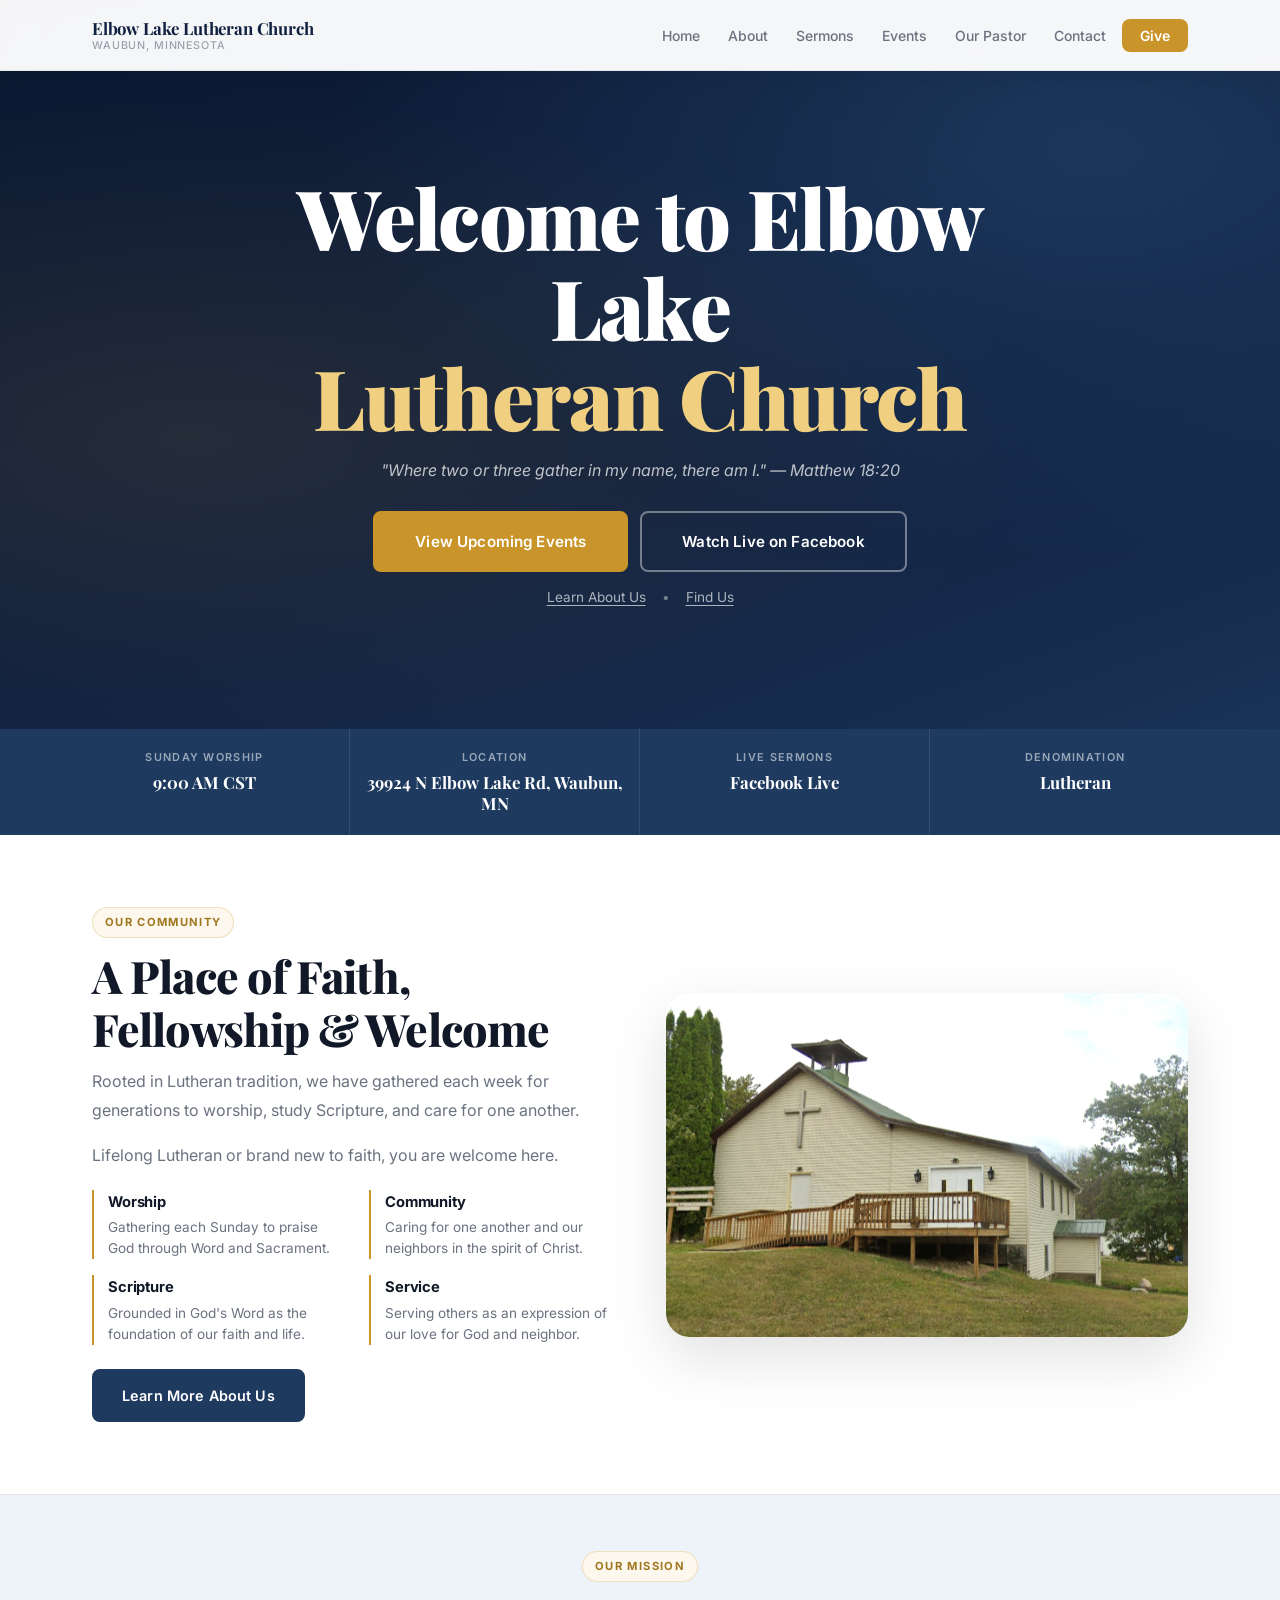
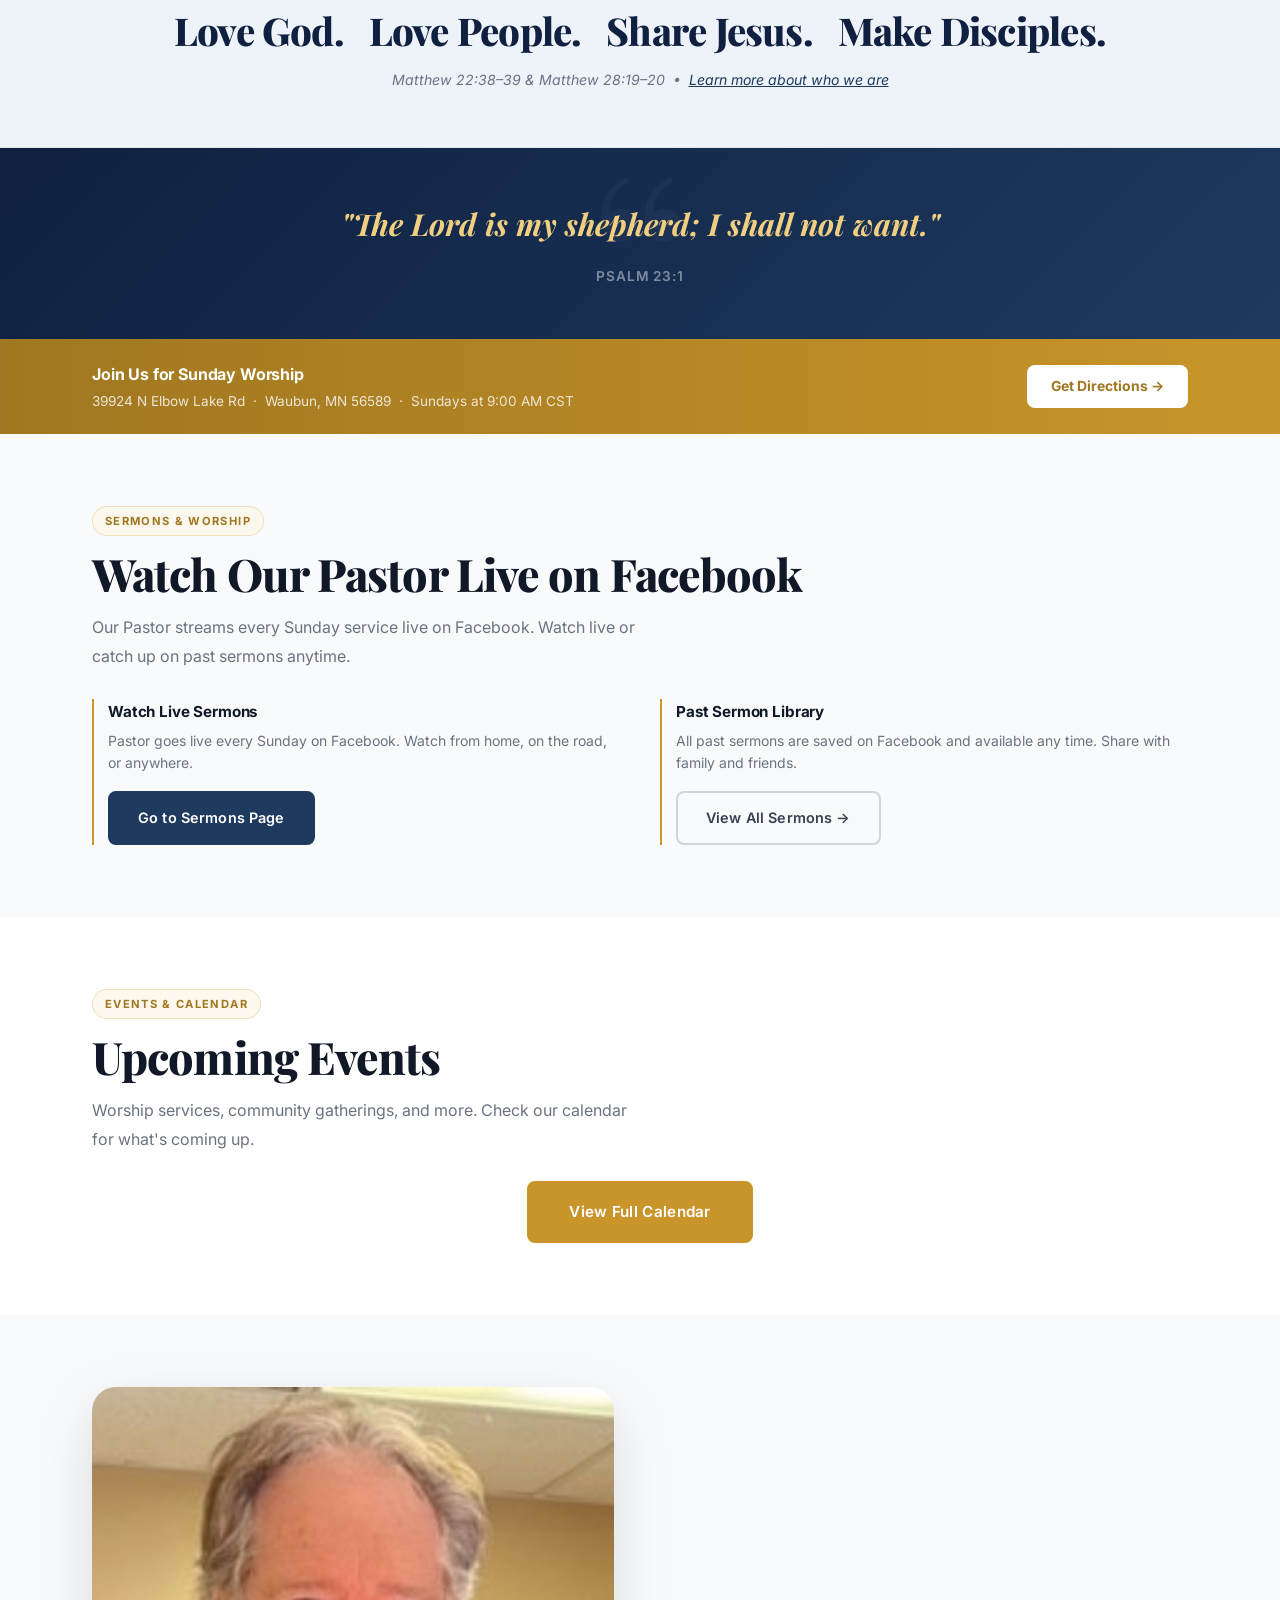
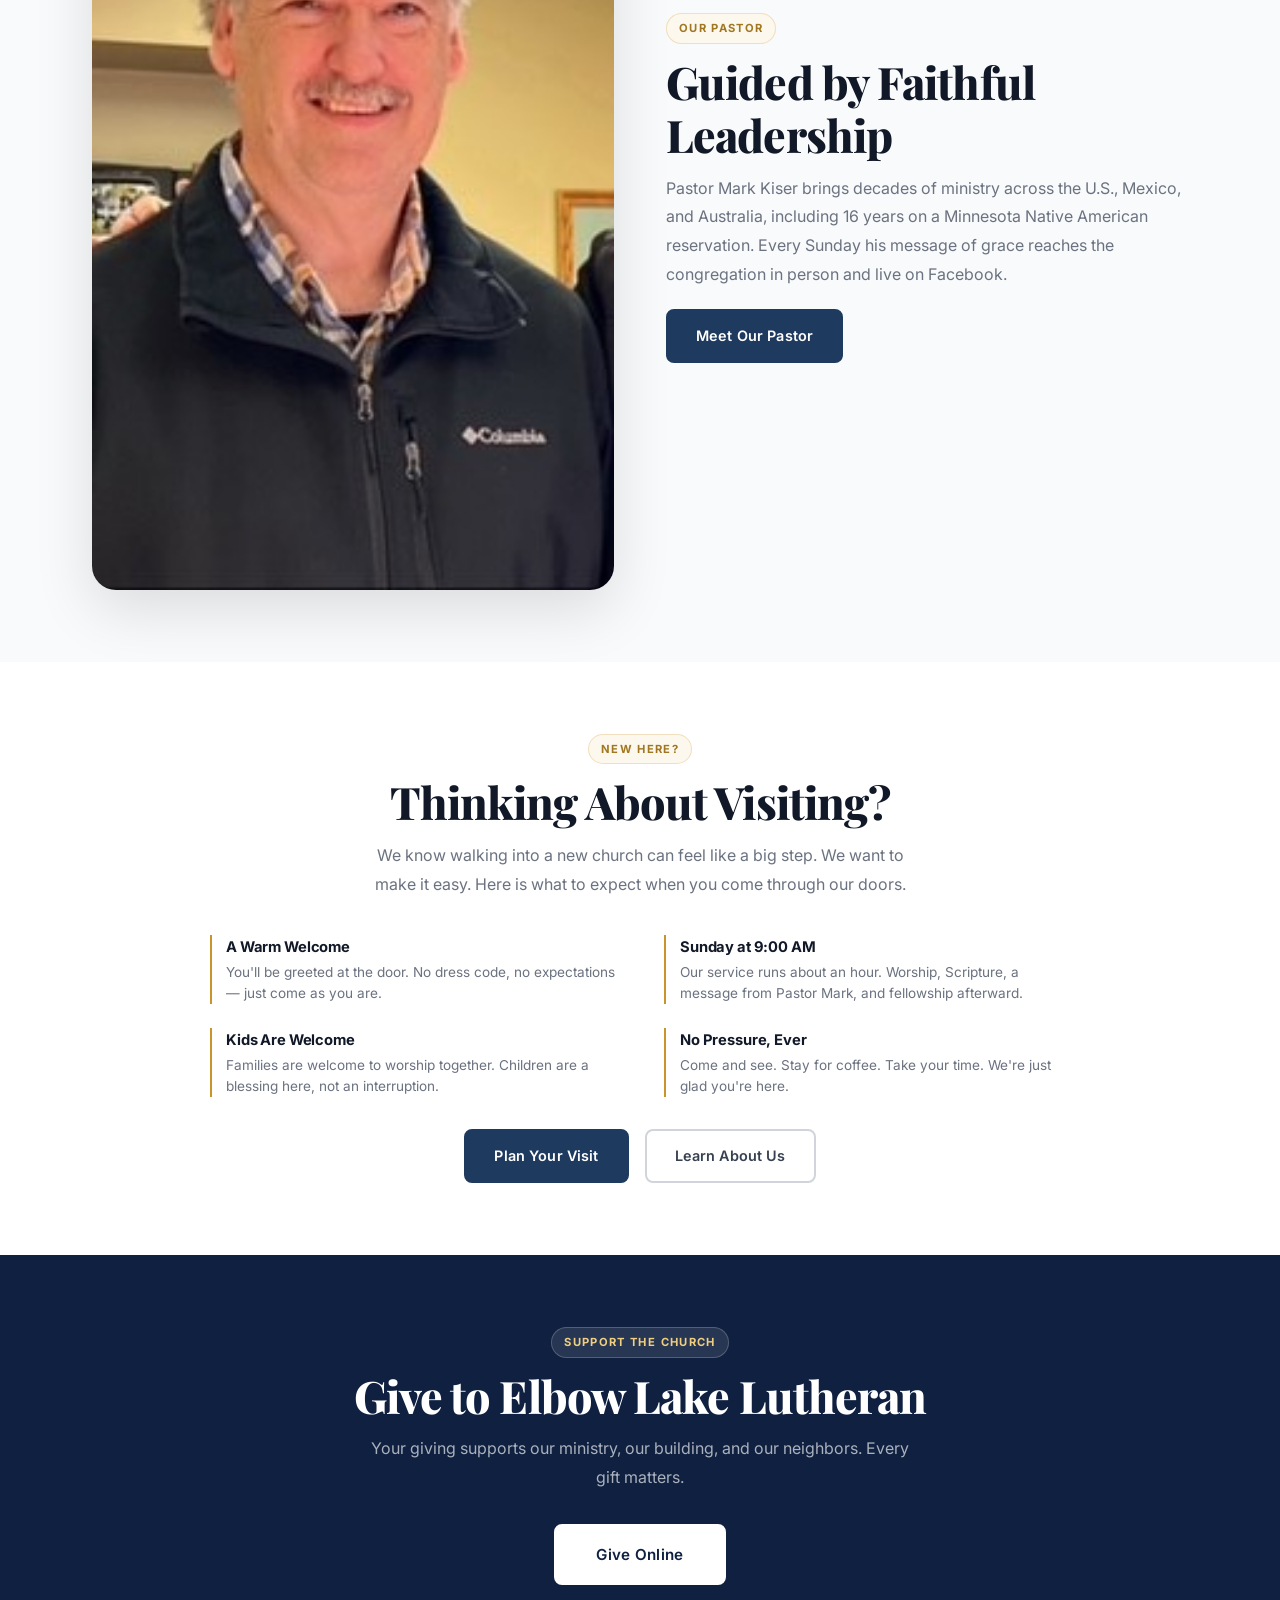
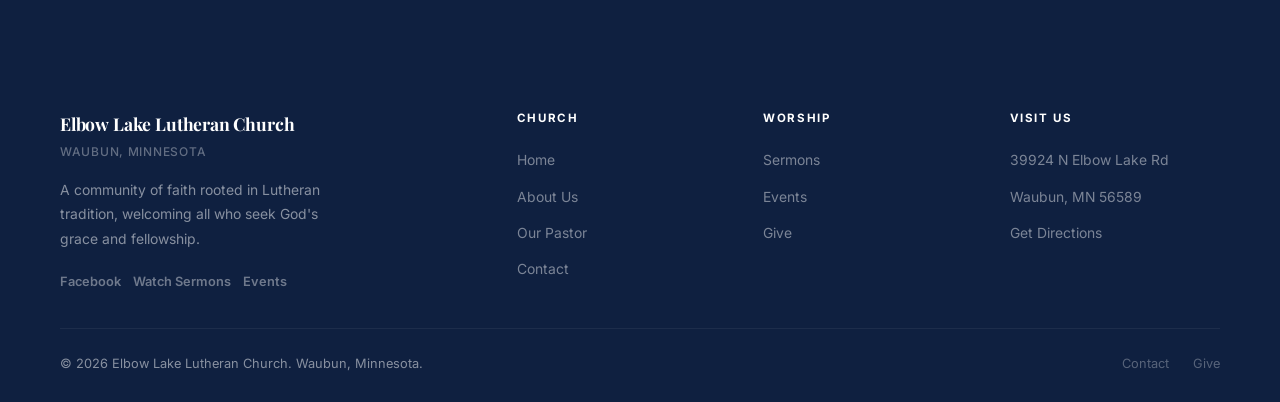
==== commit e88275b6: "Add mission/values/beliefs/discipleship content, site-wide warmth improvements, and footer consisten" ====
--- a/index.html
+++ b/index.html
@@ -165,7 +165,7 @@
     <div class="container">
       <div class="tag">Our Mission</div>
       <p class="mission-words">Love God. &nbsp; Love People. &nbsp; Share Jesus. &nbsp; Make Disciples.</p>
-      <p class="mission-sub">Matthew 22:38&ndash;39 &amp; Matthew 28:19&ndash;20 &nbsp;&mdash;&nbsp; <a href="about.html" style="color:var(--primary);text-decoration:underline;">Learn more about who we are</a></p>
+      <p class="mission-sub">Matthew 22:38&ndash;39 &amp; Matthew 28:19&ndash;20 &nbsp;&bull;&nbsp; <a href="about.html" style="color:var(--primary);text-decoration:underline;">Learn more about who we are</a></p>
     </div>
   </div>
 
@@ -180,7 +180,7 @@
     <div class="cta-banner-inner">
       <div class="cta-banner-text">
         <strong>Join Us for Sunday Worship</strong>
-        <span>39924 N Elbow Lake Rd &nbsp;&middot;&nbsp; Waubun, MN 56589 &nbsp;&middot;&nbsp; Service times coming soon</span>
+        <span>39924 N Elbow Lake Rd &nbsp;&middot;&nbsp; Waubun, MN 56589 &nbsp;&middot;&nbsp; Sundays at 9:00 AM CST</span>
       </div>
       <a href="contact.html">Get Directions &rarr;</a>
     </div>
@@ -236,6 +236,39 @@
     </div>
   </section>
 
+  <!-- FIRST VISIT -->
+  <section>
+    <div class="container">
+      <div style="text-align:center;max-width:640px;margin:0 auto 36px;">
+        <div class="tag">New Here?</div>
+        <h2 class="section-title">Thinking About Visiting?</h2>
+        <p class="section-sub" style="margin:0 auto;">We know walking into a new church can feel like a big step. We want to make it easy. Here is what to expect when you come through our doors.</p>
+      </div>
+      <div class="pillars-grid" style="max-width:860px;margin:0 auto;gap:24px 48px;">
+        <div class="pillar">
+          <h4>A Warm Welcome</h4>
+          <p>You'll be greeted at the door. No dress code, no expectations — just come as you are.</p>
+        </div>
+        <div class="pillar">
+          <h4>Sunday at 9:00 AM</h4>
+          <p>Our service runs about an hour. Worship, Scripture, a message from Pastor Mark, and fellowship afterward.</p>
+        </div>
+        <div class="pillar">
+          <h4>Kids Are Welcome</h4>
+          <p>Families are welcome to worship together. Children are a blessing here, not an interruption.</p>
+        </div>
+        <div class="pillar">
+          <h4>No Pressure, Ever</h4>
+          <p>Come and see. Stay for coffee. Take your time. We're just glad you're here.</p>
+        </div>
+      </div>
+      <div style="text-align:center;margin-top:32px;">
+        <a href="contact.html" class="btn btn-primary">Plan Your Visit</a>
+        <a href="about.html" class="btn btn-outline-dark" style="margin-left:12px;">Learn About Us</a>
+      </div>
+    </div>
+  </section>
+
   <!-- GIVE SECTION -->
   <section class="bg-dark text-white">
     <div class="container" style="text-align:center;max-width:680px;">
@@ -254,6 +287,7 @@
         <div class="footer-brand-loc">Waubun, Minnesota</div>
         <p>A community of faith rooted in Lutheran tradition, welcoming all who seek God's grace and fellowship.</p>
         <div class="footer-social">
+          <a href="https://www.facebook.com/okieupnorth" target="_blank" rel="noopener">Facebook</a>
           <a href="sermons.html">Watch Sermons</a>
           <a href="events.html">Events</a>
         </div>
--- a/style.css
+++ b/style.css
@@ -332,7 +332,6 @@
   margin-bottom: 28px;
   line-height: 1.6;
   font-style: italic;
-  white-space: nowrap;
 }
 
 .hero-actions {
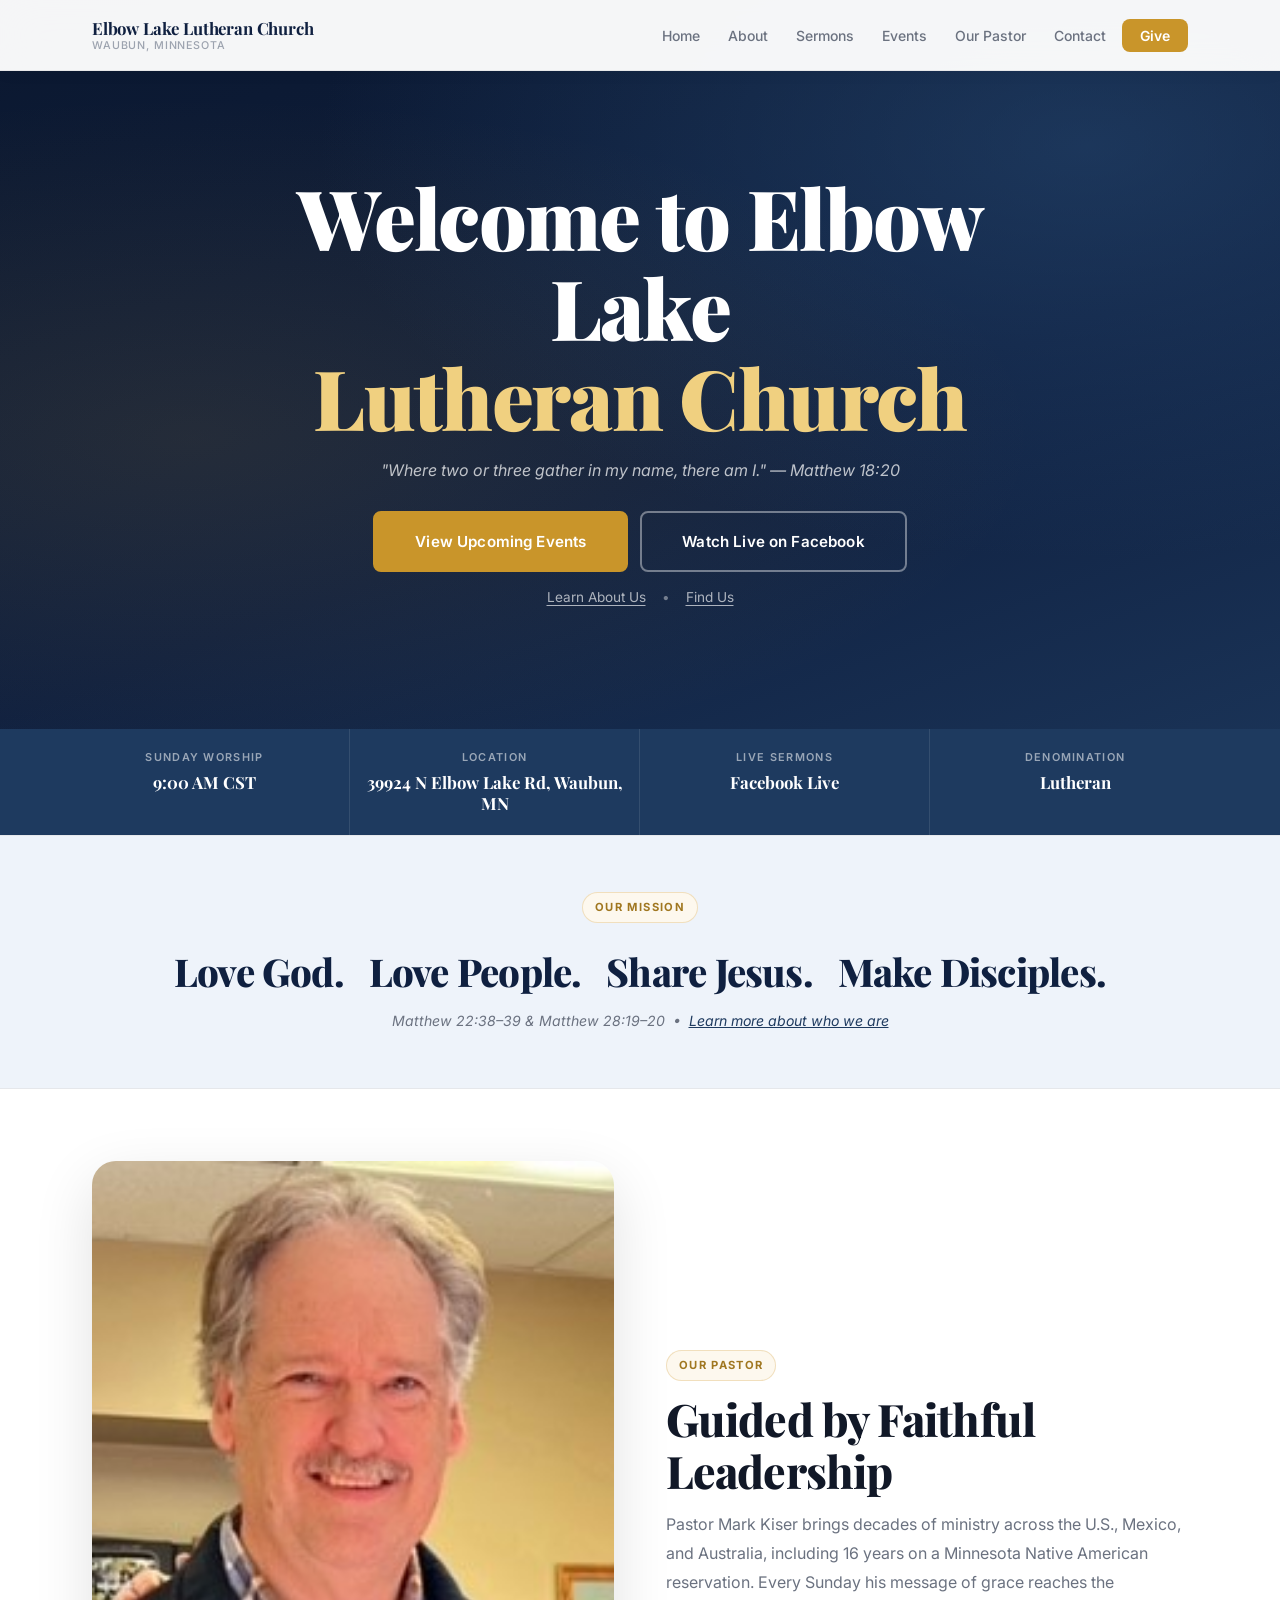
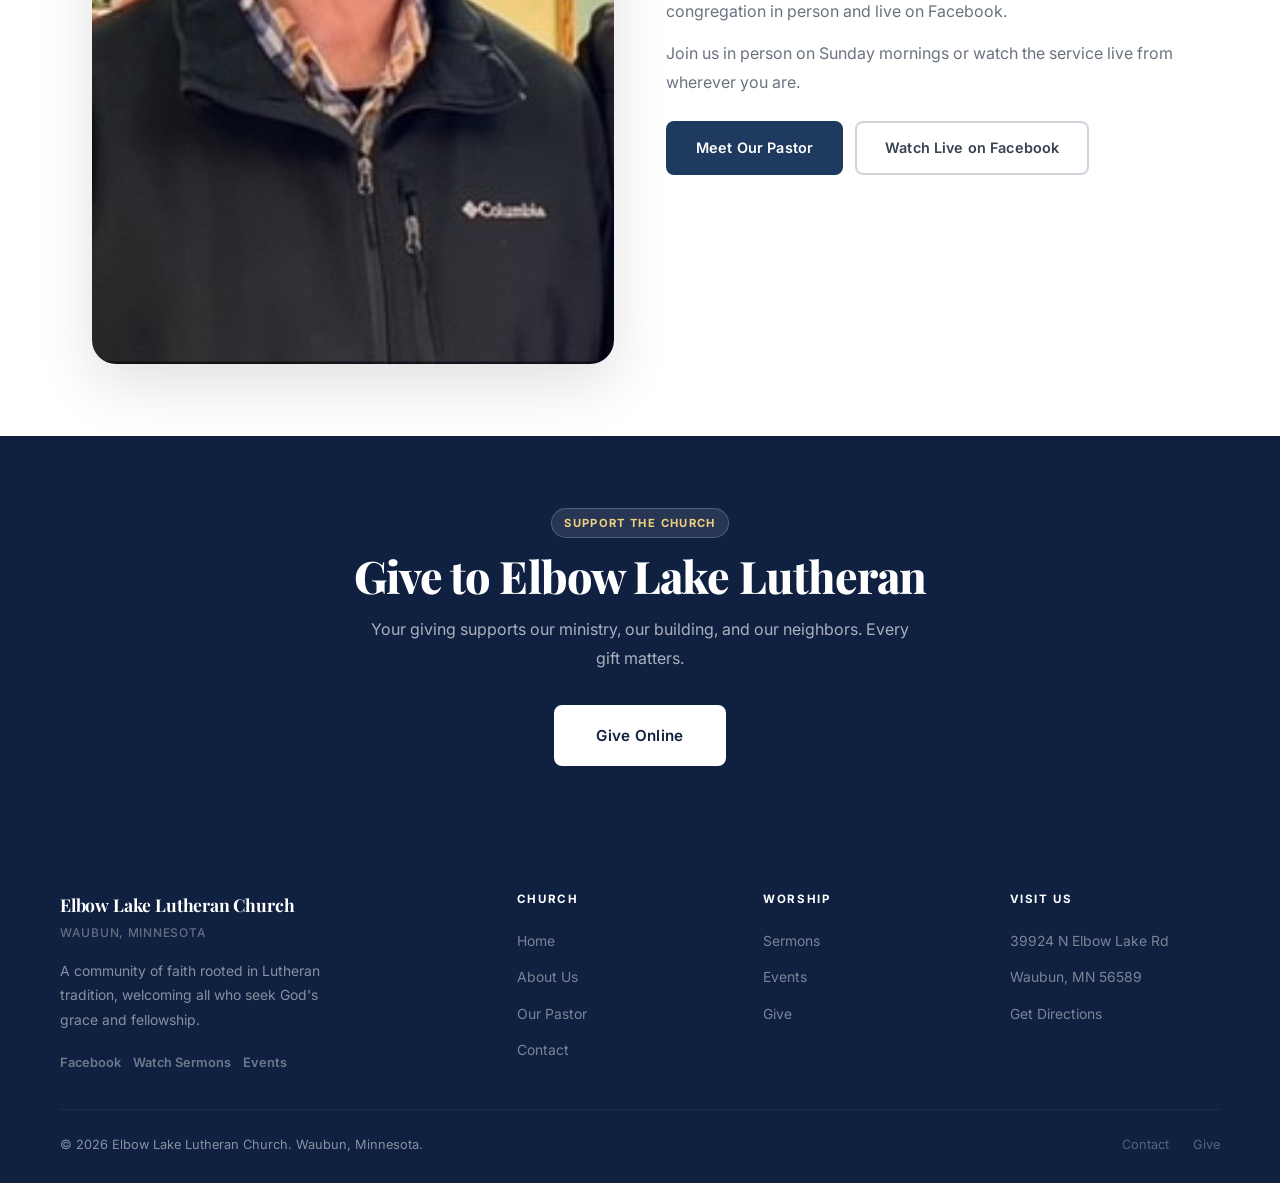
==== commit 686edd37: "Simplify home page from 11 sections down to 5 Removed: welcome pillars, verse banner, CTA directions" ====
--- a/index.html
+++ b/index.html
@@ -124,42 +124,6 @@
     </div>
   </div>
 
-  <!-- WELCOME SECTION -->
-  <section>
-    <div class="container">
-      <div class="split-grid">
-        <div>
-          <div class="tag">Our Community</div>
-          <h2 class="section-title">A Place of Faith, Fellowship &amp; Welcome</h2>
-          <p class="section-sub">Rooted in Lutheran tradition, we have gathered each week for generations to worship, study Scripture, and care for one another.</p>
-          <p class="section-sub" style="margin-top:16px;">Lifelong Lutheran or brand new to faith, you are welcome here.</p>
-          <div class="pillars-grid" style="margin-top:20px;">
-            <div class="pillar">
-              <h4>Worship</h4>
-              <p>Gathering each Sunday to praise God through Word and Sacrament.</p>
-            </div>
-            <div class="pillar">
-              <h4>Community</h4>
-              <p>Caring for one another and our neighbors in the spirit of Christ.</p>
-            </div>
-            <div class="pillar">
-              <h4>Scripture</h4>
-              <p>Grounded in God's Word as the foundation of our faith and life.</p>
-            </div>
-            <div class="pillar">
-              <h4>Service</h4>
-              <p>Serving others as an expression of our love for God and neighbor.</p>
-            </div>
-          </div>
-          <a href="about.html" class="btn btn-primary" style="margin-top:24px;">Learn More About Us</a>
-        </div>
-        <div class="split-img">
-          <img src="images/church.png" alt="Elbow Lake Lutheran Church — Waubun, Minnesota">
-        </div>
-      </div>
-    </div>
-  </section>
-
   <!-- MISSION STRIP -->
   <div class="mission-strip">
     <div class="container">
@@ -169,58 +133,8 @@
     </div>
   </div>
 
-  <!-- VERSE BANNER -->
-  <div class="verse-block">
-    <div class="verse-text">"The Lord is my shepherd; I shall not want."</div>
-    <div class="verse-ref">Psalm 23:1</div>
-  </div>
-
-  <!-- SERVICE TIMES CTA -->
-  <div class="cta-banner">
-    <div class="cta-banner-inner">
-      <div class="cta-banner-text">
-        <strong>Join Us for Sunday Worship</strong>
-        <span>39924 N Elbow Lake Rd &nbsp;&middot;&nbsp; Waubun, MN 56589 &nbsp;&middot;&nbsp; Sundays at 9:00 AM CST</span>
-      </div>
-      <a href="contact.html">Get Directions &rarr;</a>
-    </div>
-  </div>
-
-  <!-- SERMONS PREVIEW -->
-  <section class="bg-gray">
-    <div class="container">
-      <div class="tag">Sermons &amp; Worship</div>
-      <h2 class="section-title">Watch Our Pastor Live on Facebook</h2>
-      <p class="section-sub">Our Pastor streams every Sunday service live on Facebook. Watch live or catch up on past sermons anytime.</p>
-      <div class="sermon-row">
-        <div class="sermon-col">
-          <h3>Watch Live Sermons</h3>
-          <p>Pastor goes live every Sunday on Facebook. Watch from home, on the road, or anywhere.</p>
-          <a href="sermons.html" class="btn btn-primary" style="margin-top:16px;">Go to Sermons Page</a>
-        </div>
-        <div class="sermon-col">
-          <h3>Past Sermon Library</h3>
-          <p>All past sermons are saved on Facebook and available any time. Share with family and friends.</p>
-          <a href="sermons.html" class="btn btn-outline-dark" style="margin-top:16px;">View All Sermons &rarr;</a>
-        </div>
-      </div>
-    </div>
-  </section>
-
-  <!-- EVENTS PREVIEW -->
+  <!-- PASTOR -->
   <section>
-    <div class="container">
-      <div class="tag">Events &amp; Calendar</div>
-      <h2 class="section-title">Upcoming Events</h2>
-      <p class="section-sub">Worship services, community gatherings, and more. Check our calendar for what's coming up.</p>
-      <div style="margin-top:28px;text-align:center;">
-        <a href="events.html" class="btn btn-gold btn-lg">View Full Calendar</a>
-      </div>
-    </div>
-  </section>
-
-  <!-- PASTOR TEASER -->
-  <section class="bg-gray">
     <div class="container">
       <div class="split-grid">
         <div class="split-img">
@@ -230,46 +144,17 @@
           <div class="tag">Our Pastor</div>
           <h2 class="section-title">Guided by Faithful Leadership</h2>
           <p class="section-sub">Pastor Mark Kiser brings decades of ministry across the U.S., Mexico, and Australia, including 16 years on a Minnesota Native American reservation. Every Sunday his message of grace reaches the congregation in person and live on Facebook.</p>
-          <a href="staff.html" class="btn btn-primary" style="margin-top:20px;">Meet Our Pastor</a>
+          <p class="section-sub" style="margin-top:14px;">Join us in person on Sunday mornings or watch the service live from wherever you are.</p>
+          <div style="display:flex;gap:12px;flex-wrap:wrap;margin-top:24px;">
+            <a href="staff.html" class="btn btn-primary">Meet Our Pastor</a>
+            <a href="https://www.facebook.com/okieupnorth" target="_blank" rel="noopener" class="btn btn-outline-dark">Watch Live on Facebook</a>
+          </div>
         </div>
       </div>
     </div>
   </section>
 
-  <!-- FIRST VISIT -->
-  <section>
-    <div class="container">
-      <div style="text-align:center;max-width:640px;margin:0 auto 36px;">
-        <div class="tag">New Here?</div>
-        <h2 class="section-title">Thinking About Visiting?</h2>
-        <p class="section-sub" style="margin:0 auto;">We know walking into a new church can feel like a big step. We want to make it easy. Here is what to expect when you come through our doors.</p>
-      </div>
-      <div class="pillars-grid" style="max-width:860px;margin:0 auto;gap:24px 48px;">
-        <div class="pillar">
-          <h4>A Warm Welcome</h4>
-          <p>You'll be greeted at the door. No dress code, no expectations — just come as you are.</p>
-        </div>
-        <div class="pillar">
-          <h4>Sunday at 9:00 AM</h4>
-          <p>Our service runs about an hour. Worship, Scripture, a message from Pastor Mark, and fellowship afterward.</p>
-        </div>
-        <div class="pillar">
-          <h4>Kids Are Welcome</h4>
-          <p>Families are welcome to worship together. Children are a blessing here, not an interruption.</p>
-        </div>
-        <div class="pillar">
-          <h4>No Pressure, Ever</h4>
-          <p>Come and see. Stay for coffee. Take your time. We're just glad you're here.</p>
-        </div>
-      </div>
-      <div style="text-align:center;margin-top:32px;">
-        <a href="contact.html" class="btn btn-primary">Plan Your Visit</a>
-        <a href="about.html" class="btn btn-outline-dark" style="margin-left:12px;">Learn About Us</a>
-      </div>
-    </div>
-  </section>
-
-  <!-- GIVE SECTION -->
+  <!-- GIVE -->
   <section class="bg-dark text-white">
     <div class="container" style="text-align:center;max-width:680px;">
       <div class="tag">Support the Church</div>
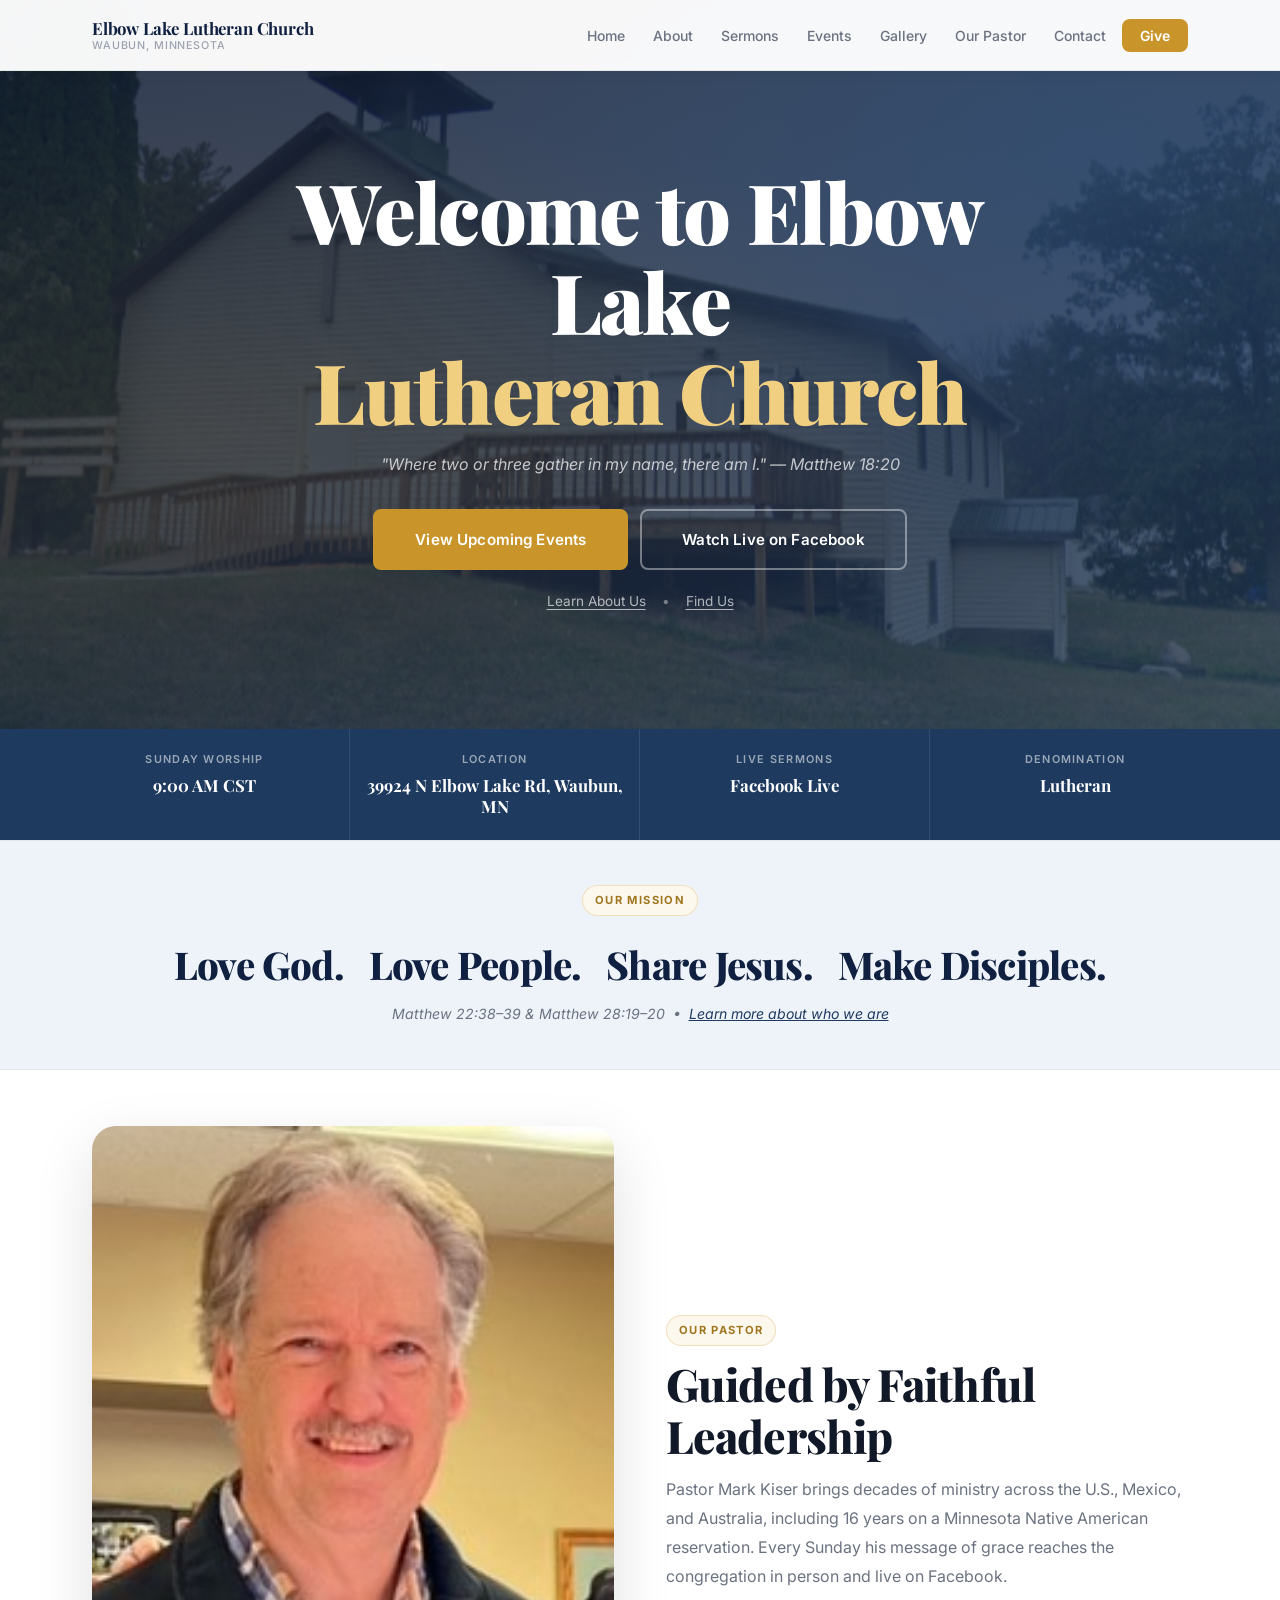
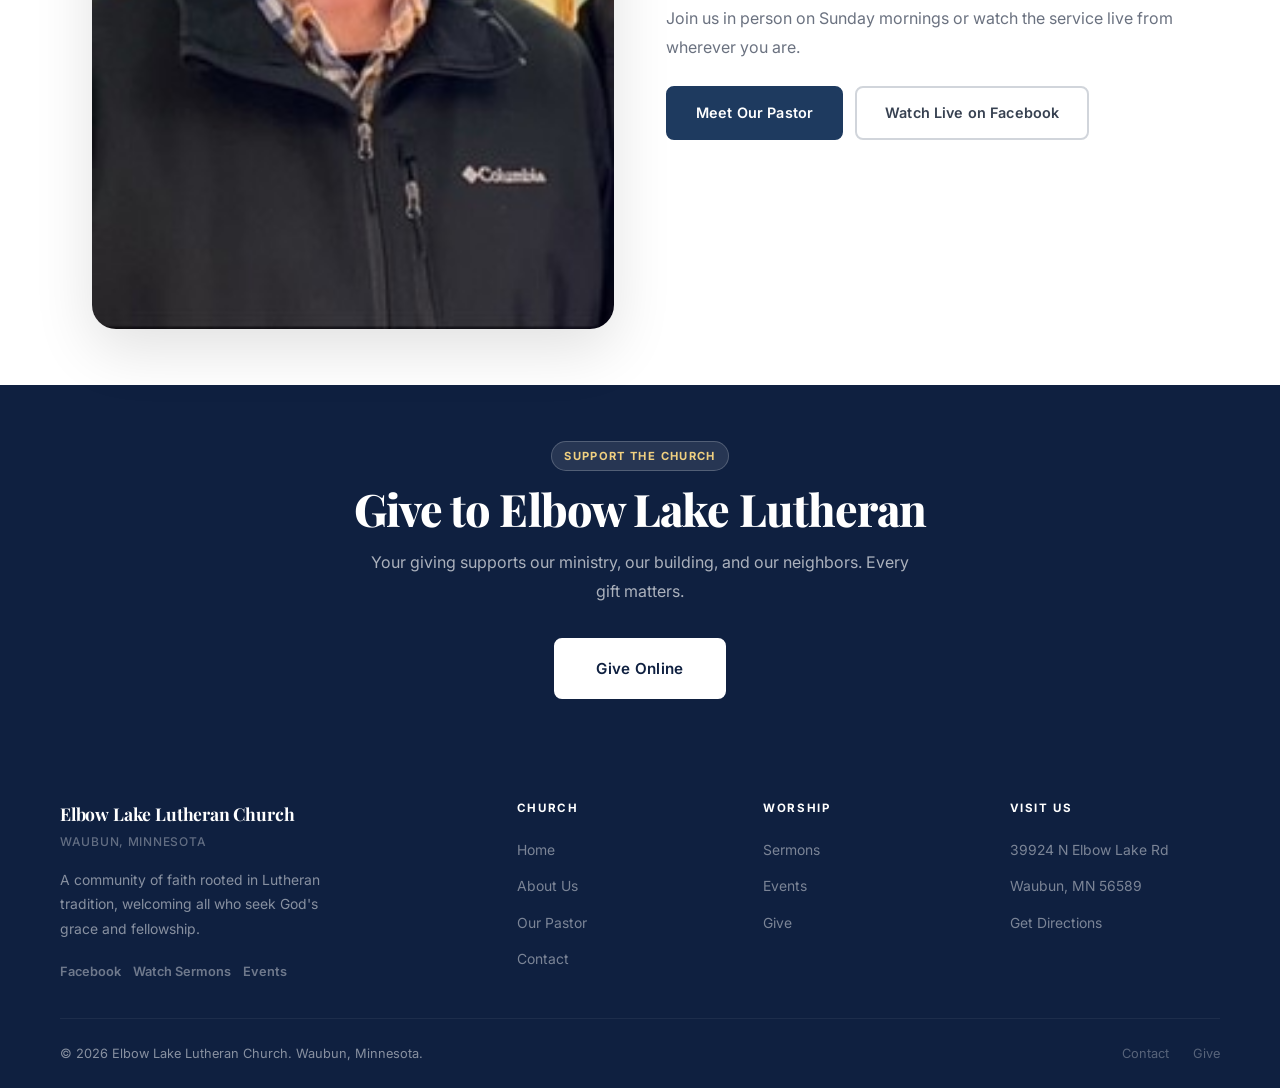
==== commit 73ac2884: "Add photo gallery page with lightbox and category filters - New gallery.html: 18 photos in a respons" ====
--- a/index.html
+++ b/index.html
@@ -72,6 +72,7 @@
         <li><a href="about.html">About</a></li>
         <li><a href="sermons.html">Sermons</a></li>
         <li><a href="events.html">Events</a></li>
+        <li><a href="gallery.html">Gallery</a></li>
         <li><a href="staff.html">Our Pastor</a></li>
         <li><a href="contact.html">Contact</a></li>
         <li><a href="give.html" class="nav-give">Give</a></li>
--- a/style.css
+++ b/style.css
@@ -1,5 +1,5 @@
 /* ============================================================
-   Elbow Lake Lutheran Church — Modern Stylesheet
+   Elbow Lake Lutheran Church — Stylesheet
    ============================================================ */
 
 @import url('https://fonts.googleapis.com/css2?family=Inter:wght@400;500;600;700;800&family=Playfair+Display:wght@700;800;900&display=swap');
@@ -102,7 +102,7 @@
 .text-white .section-title { color: var(--white); }
 .text-white .section-sub   { color: rgba(255,255,255,0.65); }
 
-section { padding: 72px 0; }
+section { padding: 56px 0; }
 .bg-gray { background: var(--gray-50); }
 .bg-dark { background: var(--primary-dark); }
 .bg-navy { background: var(--primary); }
@@ -159,13 +159,6 @@
 }
 .bg-dark .btn-gold:hover { background: var(--gray-100); box-shadow: none; transform: translateY(-1px); }
 
-.btn-outline {
-  background: transparent;
-  color: var(--primary);
-  border-color: var(--gray-300);
-}
-.btn-outline:hover { border-color: var(--primary); background: var(--primary-light); }
-
 .btn-outline-white {
   background: transparent;
   color: var(--white);
@@ -276,10 +269,10 @@
    ============================================================ */
 .hero {
   position: relative;
-  min-height: 0;
+  min-height: 580px;
   background:
-    linear-gradient(160deg, rgba(10,22,44,0.82) 0%, rgba(15,32,64,0.76) 60%, rgba(30,58,95,0.70) 100%),
-    url('images/hero.jpg') center/cover no-repeat;
+    linear-gradient(160deg, rgba(10,22,44,0.84) 0%, rgba(15,32,64,0.78) 60%, rgba(30,58,95,0.72) 100%),
+    url('images/church.png') center/cover no-repeat;
   background-color: var(--primary-dark);
   display: flex;
   align-items: center;
@@ -301,7 +294,7 @@
   position: relative;
   z-index: 1;
   width: 100%;
-  padding: 100px 32px 48px;
+  padding: 110px 32px 60px;
   max-width: 860px;
   margin: 0 auto;
   color: var(--white);
@@ -329,7 +322,7 @@
   font-size: clamp(0.88rem, 1.8vw, 1rem);
   color: rgba(255,255,255,0.72);
   max-width: 540px;
-  margin-bottom: 28px;
+  margin-bottom: 32px;
   line-height: 1.6;
   font-style: italic;
 }
@@ -348,7 +341,7 @@
   display: flex;
   align-items: center;
   gap: 16px;
-  margin-top: 14px;
+  margin-top: 20px;
   font-size: 0.85rem;
   color: rgba(255,255,255,0.4);
 }
@@ -361,35 +354,6 @@
 }
 .hero-secondary-links a:hover { color: var(--white); }
 
-.hero-scroll {
-  position: absolute;
-  bottom: 36px;
-  left: 50%;
-  transform: translateX(-50%);
-  z-index: 2;
-  display: flex;
-  flex-direction: column;
-  align-items: center;
-  gap: 8px;
-  color: rgba(255,255,255,0.35);
-  font-size: 0.68rem;
-  letter-spacing: 0.12em;
-  text-transform: uppercase;
-  font-family: var(--font-body);
-}
-
-.hero-scroll-line {
-  width: 1px;
-  height: 36px;
-  background: linear-gradient(to bottom, rgba(255,255,255,0.4), transparent);
-  animation: scrollLine 1.8s ease-in-out infinite;
-}
-
-@keyframes scrollLine {
-  0%, 100% { transform: scaleY(1); opacity: 1; }
-  50% { transform: scaleY(0.4); opacity: 0.3; }
-}
-
 /* ============================================================
    INFO BAR
    ============================================================ */
@@ -406,19 +370,13 @@
 }
 
 .info-item {
-  padding: 20px 16px;
+  padding: 22px 16px;
   text-align: center;
   border-right: 1px solid rgba(255,255,255,0.1);
   transition: background 0.2s;
 }
 .info-item:last-child { border-right: none; }
 .info-item:hover { background: rgba(255,255,255,0.05); }
-
-.info-icon {
-  font-size: 1.2rem;
-  margin-bottom: 6px;
-  line-height: 1;
-}
 
 .info-label {
   font-size: 0.68rem;
@@ -426,7 +384,7 @@
   opacity: 0.55;
   text-transform: uppercase;
   letter-spacing: 0.12em;
-  margin-bottom: 5px;
+  margin-bottom: 6px;
 }
 
 .info-value {
@@ -437,69 +395,30 @@
 }
 
 /* ============================================================
-   FEATURE CARDS
-   ============================================================ */
-.card-grid {
-  display: grid;
-  grid-template-columns: repeat(3, 1fr);
-  gap: 16px;
-  margin-top: 32px;
-}
-
-.card-grid-2 { grid-template-columns: repeat(2, 1fr); }
-.card-grid-4 { grid-template-columns: repeat(2, 1fr); }
-
-.feature-card {
-  background: var(--white);
-  border: 1px solid var(--gray-200);
-  border-radius: var(--radius);
-  padding: 20px 18px;
-  transition: var(--transition);
-  position: relative;
-  overflow: hidden;
-}
-
-.feature-card::after {
-  content: '';
-  position: absolute;
-  bottom: 0; left: 0; right: 0;
-  height: 3px;
-  background: linear-gradient(90deg, var(--gold), var(--primary));
-  transform: scaleX(0);
-  transform-origin: left;
-  transition: transform 0.35s cubic-bezier(0.4, 0, 0.2, 1);
-}
-
-.feature-card:hover {
-  box-shadow: var(--shadow-lg);
-  transform: translateY(-6px);
-  border-color: transparent;
-}
-.feature-card:hover::after { transform: scaleX(1); }
-
-.card-icon {
-  width: 38px; height: 38px;
-  background: var(--gold-light);
-  border-radius: 8px;
-  display: flex;
-  align-items: center;
-  justify-content: center;
-  font-size: 1.1rem;
-  margin-bottom: 10px;
-}
-
-.feature-card h3 {
-  font-size: 1rem;
-  font-weight: 700;
-  margin-bottom: 6px;
-  color: var(--gray-900);
-  letter-spacing: -0.01em;
-}
-
-.feature-card p {
-  font-size: 0.875rem;
+   MISSION STRIP
+   ============================================================ */
+.mission-strip {
+  background: var(--primary-light);
+  padding: 44px 0;
+  text-align: center;
+  border-top: 1px solid var(--gray-200);
+  border-bottom: 1px solid var(--gray-200);
+}
+
+.mission-words {
+  font-family: var(--font-display);
+  font-size: clamp(1.5rem, 3.5vw, 2.4rem);
+  font-weight: 800;
+  color: var(--primary-dark);
+  line-height: 1.3;
+  letter-spacing: -0.02em;
+  margin: 12px 0;
+}
+
+.mission-sub {
+  font-size: 0.88rem;
   color: var(--gray-500);
-  line-height: 1.6;
+  font-style: italic;
 }
 
 /* ============================================================
@@ -512,9 +431,6 @@
   align-items: center;
 }
 
-.split-grid.reverse > *:first-child { order: 2; }
-.split-grid.reverse > *:last-child  { order: 1; }
-
 .split-img {
   border-radius: var(--radius-lg);
   overflow: hidden;
@@ -523,25 +439,8 @@
 
 .split-img img { width: 100%; display: block; object-fit: cover; }
 
-.split-img-placeholder {
-  border-radius: var(--radius-lg);
-  background: linear-gradient(135deg, var(--primary-light) 0%, #dde8f5 100%);
-  aspect-ratio: 4/3;
-  display: flex;
-  align-items: center;
-  justify-content: center;
-  flex-direction: column;
-  gap: 12px;
-  color: var(--primary);
-  font-size: 0.85rem;
-  font-weight: 500;
-  border: 2px dashed rgba(30,58,95,0.15);
-}
-
-.split-img-placeholder .placeholder-icon { font-size: 2.5rem; opacity: 0.35; }
-
-/* ============================================================
-   SERVICE BOX
+/* ============================================================
+   SERVICE BOX (staff page)
    ============================================================ */
 .service-box {
   background: var(--primary-dark);
@@ -573,7 +472,7 @@
 .service-row span { color: rgba(255,255,255,0.5); font-size: 0.85rem; }
 
 /* ============================================================
-   PILLARS
+   PILLARS (give page)
    ============================================================ */
 .pillars-grid {
   display: grid;
@@ -602,72 +501,12 @@
 }
 
 /* ============================================================
-   STAFF / PASTOR CARDS
-   ============================================================ */
-.staff-grid {
-  display: grid;
-  grid-template-columns: repeat(3, 1fr);
-  gap: 16px;
-  margin-top: 32px;
-}
-
-.staff-card {
-  background: var(--white);
-  border: 1px solid var(--gray-200);
-  border-radius: var(--radius);
-  padding: 22px 18px;
-  text-align: center;
-  transition: var(--transition);
-}
-.staff-card:hover { box-shadow: var(--shadow-lg); transform: translateY(-5px); border-color: transparent; }
-
-.staff-avatar {
-  width: 56px; height: 56px;
-  border-radius: 50%;
-  background: var(--primary);
-  margin: 0 auto 12px;
-  overflow: hidden;
-  display: flex;
-  align-items: center;
-  justify-content: center;
-  font-size: 0.75rem;
-  font-weight: 700;
-  letter-spacing: 0.05em;
-  color: rgba(255,255,255,0.7);
-  border: 2px solid var(--primary-mid);
-}
-.staff-avatar img { width: 100%; height: 100%; object-fit: cover; }
-
-.staff-card h3 {
-  font-size: 1rem;
-  font-weight: 700;
-  color: var(--gray-900);
-  margin-bottom: 4px;
-  letter-spacing: -0.01em;
-}
-
-.staff-card .role {
-  font-size: 0.72rem;
-  font-weight: 700;
-  color: var(--gold);
-  text-transform: uppercase;
-  letter-spacing: 0.12em;
-  margin-bottom: 8px;
-}
-
-.staff-card p {
-  font-size: 0.87rem;
-  color: var(--gray-500);
-  line-height: 1.7;
-}
-
-/* ============================================================
    PAGE HERO (inner pages)
    ============================================================ */
 .page-hero {
   background: linear-gradient(135deg, var(--primary-dark) 0%, var(--primary) 100%);
   color: var(--white);
-  padding: 88px 32px 44px;
+  padding: 100px 32px 44px;
   text-align: center;
   position: relative;
   overflow: hidden;
@@ -706,52 +545,48 @@
 }
 
 /* ============================================================
-   GIVE CARDS
-   ============================================================ */
-.give-cards {
+   GIVE METHODS (give page)
+   ============================================================ */
+.give-methods {
   display: grid;
-  grid-template-columns: repeat(3, 1fr);
-  gap: 16px;
-  margin-top: 32px;
-}
-
-.give-card {
-  background: rgba(255,255,255,0.05);
-  border: 1px solid rgba(255,255,255,0.1);
-  border-radius: var(--radius);
-  padding: 22px 18px;
-  text-align: center;
-  transition: var(--transition);
-}
-.give-card:hover { background: rgba(255,255,255,0.09); border-color: rgba(255,255,255,0.2); }
-
-.give-card-num {
-  font-family: var(--font-display);
-  font-size: 1.1rem;
-  font-weight: 800;
-  color: rgba(255,255,255,0.2);
-  letter-spacing: 0.04em;
-  margin-bottom: 10px;
-  line-height: 1;
-}
-
-.give-card-name {
-  font-size: 0.88rem;
-  font-weight: 600;
-  color: var(--white);
+  grid-template-columns: 1fr 1fr 1fr;
+  gap: 0;
+  margin-top: 36px;
+}
+
+.give-method {
+  padding: 0 32px;
+  border-right: 1px solid rgba(255,255,255,0.1);
+}
+
+.give-method:first-child { padding-left: 0; }
+.give-method:last-child  { border-right: none; padding-right: 0; }
+
+.give-method-num {
+  font-size: 0.68rem;
+  font-weight: 700;
+  letter-spacing: 0.14em;
+  color: var(--gold);
   margin-bottom: 8px;
+}
+
+.give-method-name {
+  font-size: 1rem;
+  font-weight: 700;
+  color: var(--white);
+  margin-bottom: 6px;
   letter-spacing: -0.01em;
 }
 
-.give-card-desc {
-  font-size: 0.82rem;
-  color: rgba(255,255,255,0.42);
-  line-height: 1.5;
-  margin-bottom: 16px;
-}
-
-/* ============================================================
-   CONTACT
+.give-method-desc {
+  font-size: 0.85rem;
+  color: rgba(255,255,255,0.5);
+  line-height: 1.6;
+  margin-bottom: 20px;
+}
+
+/* ============================================================
+   CONTACT (contact page)
    ============================================================ */
 .contact-grid {
   display: grid;
@@ -768,17 +603,6 @@
   align-items: flex-start;
 }
 
-.contact-icon {
-  width: 36px; height: 36px;
-  background: var(--primary-light);
-  border-radius: 8px;
-  display: flex;
-  align-items: center;
-  justify-content: center;
-  font-size: 1rem;
-  flex-shrink: 0;
-}
-
 .contact-item h4 {
   font-size: 0.72rem;
   font-weight: 700;
@@ -799,57 +623,12 @@
   background: var(--white);
   border: 1px solid var(--gray-200);
   border-radius: var(--radius-lg);
-  padding: 32px;
+  padding: 36px;
   box-shadow: var(--shadow-md);
 }
 
-.contact-form h3 {
-  font-family: var(--font-display);
-  font-size: 1.3rem;
-  font-weight: 700;
-  color: var(--gray-900);
-  margin-bottom: 28px;
-  letter-spacing: -0.01em;
-}
-
-.form-group { margin-bottom: 18px; }
-
-.form-group label {
-  display: block;
-  font-size: 0.78rem;
-  font-weight: 600;
-  color: var(--gray-700);
-  margin-bottom: 6px;
-  text-transform: uppercase;
-  letter-spacing: 0.06em;
-}
-
-.form-group input,
-.form-group textarea,
-.form-group select {
-  width: 100%;
-  padding: 12px 16px;
-  border: 1.5px solid var(--gray-200);
-  border-radius: var(--radius-sm);
-  font-size: 0.93rem;
-  font-family: var(--font-body);
-  color: var(--gray-900);
-  background: var(--white);
-  transition: border-color 0.2s, box-shadow 0.2s;
-  outline: none;
-}
-
-.form-group input:focus,
-.form-group textarea:focus,
-.form-group select:focus {
-  border-color: var(--primary);
-  box-shadow: 0 0 0 3px rgba(30,58,95,0.08);
-}
-.form-group textarea { min-height: 130px; resize: vertical; }
-.form-row { display: grid; grid-template-columns: 1fr 1fr; gap: 16px; }
-
-/* ============================================================
-   MAP
+/* ============================================================
+   MAP (contact page)
    ============================================================ */
 .map-wrap {
   border-radius: var(--radius);
@@ -865,7 +644,7 @@
 .verse-block {
   background: linear-gradient(135deg, var(--primary-dark) 0%, var(--primary) 100%);
   color: var(--white);
-  padding: 52px 32px;
+  padding: 44px 32px;
   text-align: center;
   position: relative;
   overflow: hidden;
@@ -907,71 +686,12 @@
 }
 
 /* ============================================================
-   CTA BANNER
-   ============================================================ */
-.cta-banner {
-  background: linear-gradient(90deg, var(--gold-dark), var(--gold));
-  padding: 22px 0;
-}
-
-.cta-banner-inner {
-  max-width: var(--max);
-  margin: 0 auto;
-  padding: 0 32px;
-  display: flex;
-  align-items: center;
-  justify-content: space-between;
-  flex-wrap: wrap;
-  gap: 16px;
-}
-
-.cta-banner-text strong {
-  font-weight: 700;
-  font-size: 1rem;
-  color: var(--white);
-  display: block;
-  letter-spacing: -0.01em;
-}
-
-.cta-banner-text span {
-  color: rgba(255,255,255,0.8);
-  font-size: 0.85rem;
-  margin-top: 2px;
-  display: block;
-}
-
-.cta-banner a {
-  background: var(--white);
-  color: var(--gold-dark);
-  font-weight: 700;
-  padding: 10px 24px;
-  border-radius: var(--radius-sm);
-  font-size: 0.87rem;
-  transition: var(--transition);
-  white-space: nowrap;
-}
-.cta-banner a:hover { background: var(--gray-100); transform: translateY(-1px); }
-
-/* ============================================================
-   CALENDAR PLACEHOLDER
-   ============================================================ */
-.calendar-wrap {
-  background: var(--white);
-  border: 1px solid var(--gray-200);
-  border-radius: var(--radius);
-  overflow: hidden;
-  box-shadow: var(--shadow-sm);
-  margin-top: 28px;
-}
-.calendar-wrap iframe { width: 100%; display: block; border: none; }
-
-/* ============================================================
    FOOTER
    ============================================================ */
 .site-footer {
   background: var(--primary-dark);
   color: rgba(255,255,255,0.5);
-  padding: 52px 32px 28px;
+  padding: 44px 32px 24px;
 }
 
 .footer-grid {
@@ -1021,9 +741,6 @@
   font-weight: 600;
   color: rgba(255,255,255,0.4);
   transition: color 0.2s;
-  display: inline-flex;
-  align-items: center;
-  gap: 5px;
 }
 .footer-social a:hover { color: var(--white); }
 
@@ -1064,34 +781,7 @@
 .footer-bottom a:hover { color: var(--white); }
 
 /* ============================================================
-   PROSE
-   ============================================================ */
-.prose { max-width: 760px; margin: 0 auto; }
-
-.prose h2 {
-  font-family: var(--font-display);
-  font-size: 1.35rem;
-  font-weight: 700;
-  color: var(--gray-900);
-  margin: 40px 0 12px;
-  padding-bottom: 8px;
-  border-bottom: 1px solid var(--gray-200);
-  letter-spacing: -0.01em;
-}
-
-.prose p, .prose li {
-  font-size: 0.96rem;
-  color: var(--gray-700);
-  line-height: 1.85;
-  margin-bottom: 14px;
-}
-
-.prose ul { list-style: disc; padding-left: 24px; }
-.prose li { margin-bottom: 8px; }
-.prose a { color: var(--primary); text-decoration: underline; }
-
-/* ============================================================
-   FACEBOOK BUTTON (sermons page)
+   FACEBOOK / SERMONS (sermons page)
    ============================================================ */
 .fb-embed-container {
   background: var(--white);
@@ -1102,7 +792,7 @@
   display: flex;
   flex-direction: column;
   align-items: center;
-  padding: 32px 24px;
+  padding: 36px 24px;
   text-align: center;
   gap: 14px;
   transition: var(--transition);
@@ -1166,79 +856,6 @@
 }
 .fb-btn:hover { background: #1464d8; transform: translateY(-2px); box-shadow: 0 6px 20px rgba(24,119,242,0.35); }
 
-/* ============================================================
-   BELIEFS LIST
-   ============================================================ */
-.beliefs-list {
-  display: grid;
-  grid-template-columns: 1fr 1fr;
-  gap: 16px 32px;
-  margin-top: 32px;
-}
-
-.belief-item {
-  padding-left: 14px;
-  border-left: 2px solid var(--gold);
-}
-
-.belief-item h3 {
-  font-size: 0.92rem;
-  font-weight: 700;
-  color: var(--gray-900);
-  margin-bottom: 3px;
-  letter-spacing: -0.01em;
-}
-
-.belief-item p {
-  font-size: 0.85rem;
-  color: var(--gray-500);
-  line-height: 1.55;
-}
-
-/* ============================================================
-   GIVE METHODS
-   ============================================================ */
-.give-methods {
-  display: grid;
-  grid-template-columns: 1fr 1fr 1fr;
-  gap: 0;
-  margin-top: 36px;
-}
-
-.give-method {
-  padding: 0 32px;
-  border-right: 1px solid rgba(255,255,255,0.1);
-}
-
-.give-method:first-child { padding-left: 0; }
-.give-method:last-child  { border-right: none; padding-right: 0; }
-
-.give-method-num {
-  font-size: 0.68rem;
-  font-weight: 700;
-  letter-spacing: 0.14em;
-  color: var(--gold);
-  margin-bottom: 8px;
-}
-
-.give-method-name {
-  font-size: 1rem;
-  font-weight: 700;
-  color: var(--white);
-  margin-bottom: 6px;
-  letter-spacing: -0.01em;
-}
-
-.give-method-desc {
-  font-size: 0.85rem;
-  color: rgba(255,255,255,0.5);
-  line-height: 1.6;
-  margin-bottom: 20px;
-}
-
-/* ============================================================
-   SERMON POINTS
-   ============================================================ */
 .sermon-points {
   display: flex;
   flex-direction: column;
@@ -1265,157 +882,7 @@
 }
 
 /* ============================================================
-   STEPS LIST
-   ============================================================ */
-.steps-list {
-  display: grid;
-  grid-template-columns: 1fr 1fr 1fr;
-  gap: 40px;
-  margin-top: 32px;
-}
-
-.step-num {
-  font-family: var(--font-display);
-  font-size: 1.8rem;
-  font-weight: 800;
-  color: var(--gold);
-  line-height: 1;
-  margin-bottom: 8px;
-}
-
-.steps-list h3 {
-  font-size: 0.95rem;
-  font-weight: 700;
-  color: var(--gray-900);
-  margin-bottom: 4px;
-  letter-spacing: -0.01em;
-}
-
-.steps-list p {
-  font-size: 0.875rem;
-  color: var(--gray-500);
-  line-height: 1.6;
-}
-
-/* ============================================================
-   SERMON ROW (home page)
-   ============================================================ */
-.sermon-row {
-  display: grid;
-  grid-template-columns: 1fr 1fr;
-  gap: 40px;
-  margin-top: 28px;
-}
-
-.sermon-col {
-  padding-left: 14px;
-  border-left: 2px solid var(--gold);
-}
-
-.sermon-col h3 {
-  font-size: 0.95rem;
-  font-weight: 700;
-  color: var(--gray-900);
-  margin-bottom: 6px;
-  letter-spacing: -0.01em;
-}
-
-.sermon-col p {
-  font-size: 0.875rem;
-  color: var(--gray-500);
-  line-height: 1.6;
-}
-
-/* ============================================================
-   RESPONSIVE
-   ============================================================ */
-@media (max-width: 1024px) {
-  .info-inner { grid-template-columns: repeat(2, 1fr); }
-  .info-item { border-bottom: 1px solid rgba(255,255,255,0.1); }
-  .split-grid { grid-template-columns: 1fr; gap: 40px; }
-  .split-grid.reverse > *:first-child { order: unset; }
-  .split-grid.reverse > *:last-child  { order: unset; }
-  .card-grid { grid-template-columns: 1fr 1fr; }
-  .footer-grid { grid-template-columns: 1fr 1fr; gap: 32px; }
-  .contact-grid { grid-template-columns: 1fr; gap: 40px; }
-  .give-cards { grid-template-columns: 1fr; }
-  .give-methods { grid-template-columns: 1fr; gap: 32px; }
-  .give-method { padding: 0; border-right: none; border-bottom: 1px solid rgba(255,255,255,0.1); padding-bottom: 32px; }
-  .give-method:last-child { border-bottom: none; padding-bottom: 0; }
-  .steps-list { grid-template-columns: 1fr; gap: 28px; }
-  .sermon-row { grid-template-columns: 1fr; gap: 28px; }
-  .beliefs-list { grid-template-columns: 1fr; }
-  .values-grid { grid-template-columns: repeat(3, 1fr); }
-  .discipleship-steps { grid-template-columns: 1fr; gap: 24px; }
-}
-
-@media (max-width: 768px) {
-  section { padding: 48px 0; }
-  .container { padding: 0 20px; }
-  .card-grid { grid-template-columns: 1fr; }
-  .card-grid-4 { grid-template-columns: 1fr; }
-  .staff-grid { grid-template-columns: 1fr 1fr; }
-  .pillars-grid { grid-template-columns: 1fr; }
-  .nav-links { display: none; }
-  .nav-toggle { display: flex; }
-  .hero h1 { font-size: 2.4rem; }
-  .hero-actions { flex-direction: column; align-items: stretch; width: 100%; max-width: 320px; }
-  .hero-actions .btn { text-align: center; }
-  .contact-form { padding: 24px 18px; }
-  .form-row { grid-template-columns: 1fr; }
-  .footer-grid { grid-template-columns: 1fr; }
-  .cta-banner-inner { flex-direction: column; text-align: center; }
-  .info-inner { grid-template-columns: 1fr 1fr; }
-  .fb-embed-container { padding: 24px 16px; }
-  .verse-block { padding: 40px 20px; }
-  .service-box { padding: 20px 16px; }
-  .page-hero { padding: 110px 20px 48px; }
-  .hero-secondary-links { flex-direction: column; gap: 8px; }
-  .values-grid { grid-template-columns: 1fr 1fr; }
-  .mission-strip { padding: 40px 0; }
-}
-
-@media (max-width: 480px) {
-  .staff-grid { grid-template-columns: 1fr; }
-  .info-inner { grid-template-columns: 1fr; }
-  .info-item { border-right: none; border-bottom: 1px solid rgba(255,255,255,0.1); }
-  .footer-bottom { flex-direction: column; text-align: center; }
-  .footer-bottom a { margin-left: 8px; }
-  .give-card { padding: 28px 16px; }
-  .contact-form { padding: 24px 16px; }
-  .beliefs-list { gap: 12px 0; }
-  .values-grid { grid-template-columns: 1fr; }
-}
-
-/* ============================================================
-   MISSION STRIP
-   ============================================================ */
-.mission-strip {
-  background: var(--primary-light);
-  padding: 56px 0;
-  text-align: center;
-  border-top: 1px solid var(--gray-200);
-  border-bottom: 1px solid var(--gray-200);
-}
-
-.mission-words {
-  font-family: var(--font-display);
-  font-size: clamp(1.5rem, 3.5vw, 2.4rem);
-  font-weight: 800;
-  color: var(--primary-dark);
-  line-height: 1.3;
-  letter-spacing: -0.02em;
-  margin: 12px 0 12px;
-}
-
-.mission-sub {
-  font-size: 0.88rem;
-  color: var(--gray-500);
-  font-style: italic;
-}
-
-/* ============================================================
-   VALUES GRID
+   VALUES GRID (about page)
    ============================================================ */
 .values-grid {
   display: grid;
@@ -1463,7 +930,7 @@
 }
 
 /* ============================================================
-   BELIEF ACCORDION
+   BELIEF ACCORDION (about page)
    ============================================================ */
 .belief-accordion {
   display: flex;
@@ -1567,48 +1034,213 @@
 }
 
 /* ============================================================
-   DISCIPLESHIP STEPS
-   ============================================================ */
-.discipleship-steps {
+   GALLERY (gallery page)
+   ============================================================ */
+.gallery-filters {
+  display: flex;
+  gap: 8px;
+  flex-wrap: wrap;
+  margin-bottom: 32px;
+}
+
+.gallery-filter {
+  padding: 8px 18px;
+  border-radius: var(--radius-full);
+  border: 2px solid var(--gray-200);
+  background: var(--white);
+  color: var(--gray-500);
+  font-size: 0.82rem;
+  font-weight: 600;
+  cursor: pointer;
+  transition: var(--transition);
+  font-family: var(--font-body);
+  letter-spacing: 0.02em;
+}
+
+.gallery-filter:hover { border-color: var(--primary); color: var(--primary); }
+.gallery-filter.active { background: var(--primary); border-color: var(--primary); color: var(--white); }
+
+.gallery-grid {
   display: grid;
-  grid-template-columns: 1fr 1fr;
-  gap: 28px 56px;
-  margin-top: 32px;
-}
-
-.discipleship-step {
-  display: flex;
-  gap: 18px;
-  align-items: flex-start;
-}
-
-.step-badge {
-  flex-shrink: 0;
-  width: 40px; height: 40px;
-  background: var(--primary);
+  grid-template-columns: repeat(3, 1fr);
+  gap: 16px;
+}
+
+.gallery-item {
+  position: relative;
+  border-radius: var(--radius);
+  overflow: hidden;
+  cursor: pointer;
+  aspect-ratio: 4/3;
+  background: var(--gray-100);
+}
+
+.gallery-item img {
+  width: 100%;
+  height: 100%;
+  object-fit: cover;
+  display: block;
+  transition: transform 0.4s ease;
+}
+
+.gallery-item:hover img { transform: scale(1.05); }
+
+.gallery-caption-hover {
+  position: absolute;
+  bottom: 0; left: 0; right: 0;
+  background: linear-gradient(to top, rgba(0,0,0,0.72) 0%, transparent 100%);
+  color: var(--white);
+  padding: 32px 16px 14px;
+  font-size: 0.82rem;
+  font-weight: 500;
+  opacity: 0;
+  transition: opacity 0.3s;
+  line-height: 1.4;
+}
+
+.gallery-item:hover .gallery-caption-hover { opacity: 1; }
+
+/* LIGHTBOX */
+.lightbox {
+  display: none;
+  position: fixed;
+  inset: 0;
+  z-index: 500;
+  background: rgba(0,0,0,0.94);
+  align-items: center;
+  justify-content: center;
+}
+
+.lightbox.is-open { display: flex; }
+
+.lightbox-img-wrap {
+  display: flex;
+  align-items: center;
+  justify-content: center;
+  width: 100%;
+  height: 100%;
+  padding: 60px 100px;
+}
+
+.lightbox-img-wrap img {
+  max-width: 100%;
+  max-height: 100%;
+  object-fit: contain;
+  border-radius: var(--radius-sm);
+  box-shadow: 0 32px 80px rgba(0,0,0,0.5);
+  display: block;
+}
+
+.lightbox-close {
+  position: fixed;
+  top: 20px; right: 24px;
+  background: rgba(255,255,255,0.15);
+  border: none;
+  color: var(--white);
+  font-size: 1.4rem;
+  line-height: 1;
+  width: 44px; height: 44px;
   border-radius: 50%;
+  cursor: pointer;
   display: flex;
   align-items: center;
   justify-content: center;
-  font-family: var(--font-display);
-  font-size: 1rem;
-  font-weight: 800;
-  color: var(--white);
-}
-
-.step-content h3 {
-  font-size: 0.93rem;
-  font-weight: 700;
-  color: var(--gray-900);
-  margin-bottom: 4px;
-  letter-spacing: -0.01em;
-  line-height: 1.4;
-}
-
-.step-content p {
-  font-size: 0.85rem;
-  color: var(--gray-500);
-  line-height: 1.65;
+  transition: background 0.2s;
+  z-index: 501;
+}
+.lightbox-close:hover { background: rgba(255,255,255,0.28); }
+
+.lightbox-prev, .lightbox-next {
+  position: fixed;
+  top: 50%; transform: translateY(-50%);
+  background: rgba(255,255,255,0.12);
+  border: none;
+  color: var(--white);
+  font-size: 1.3rem;
+  width: 52px; height: 52px;
+  border-radius: 50%;
+  cursor: pointer;
+  display: flex;
+  align-items: center;
+  justify-content: center;
+  transition: background 0.2s;
+  z-index: 501;
+}
+.lightbox-prev { left: 20px; }
+.lightbox-next { right: 20px; }
+.lightbox-prev:hover, .lightbox-next:hover { background: rgba(255,255,255,0.24); }
+
+.lightbox-info {
+  position: fixed;
+  bottom: 20px; left: 0; right: 0;
+  text-align: center;
+  pointer-events: none;
+}
+
+.lightbox-caption {
+  color: rgba(255,255,255,0.75);
+  font-size: 0.9rem;
+  font-weight: 500;
+}
+
+.lightbox-counter {
+  font-size: 0.72rem;
+  color: rgba(255,255,255,0.35);
+  margin-top: 5px;
+  letter-spacing: 0.06em;
+}
+
+/* ============================================================
+   RESPONSIVE
+   ============================================================ */
+@media (max-width: 1024px) {
+  .info-inner { grid-template-columns: repeat(2, 1fr); }
+  .info-item { border-bottom: 1px solid rgba(255,255,255,0.1); }
+  .split-grid { grid-template-columns: 1fr; gap: 40px; }
+  .footer-grid { grid-template-columns: 1fr 1fr; gap: 32px; }
+  .contact-grid { grid-template-columns: 1fr; gap: 40px; }
+  .give-methods { grid-template-columns: 1fr; gap: 32px; }
+  .give-method { padding: 0; border-right: none; border-bottom: 1px solid rgba(255,255,255,0.1); padding-bottom: 32px; }
+  .give-method:last-child { border-bottom: none; padding-bottom: 0; }
+  .values-grid { grid-template-columns: repeat(3, 1fr); }
+}
+
+@media (max-width: 768px) {
+  .gallery-grid { grid-template-columns: repeat(2, 1fr); gap: 10px; }
+  .gallery-caption-hover { opacity: 1; }
+  .lightbox-img-wrap { padding: 60px 60px; }
+  section { padding: 40px 0; }
+  .container { padding: 0 20px; }
+  .pillars-grid { grid-template-columns: 1fr; }
+  .nav-links { display: none; }
+  .nav-toggle { display: flex; }
+  .hero { min-height: 440px; }
+  .hero h1 { font-size: 2.4rem; }
+  .hero-content { padding: 90px 20px 52px; }
+  .hero-actions { flex-direction: column; align-items: stretch; width: 100%; max-width: 320px; }
+  .hero-actions .btn { text-align: center; }
+  .hero-secondary-links { flex-direction: column; gap: 8px; }
+  .contact-form { padding: 24px 20px; }
+  .footer-grid { grid-template-columns: 1fr; }
+  .info-inner { grid-template-columns: 1fr 1fr; }
+  .fb-embed-container { padding: 24px 16px; }
+  .verse-block { padding: 36px 20px; }
+  .service-box { padding: 20px 16px; }
+  .page-hero { padding: 100px 20px 40px; }
+  .values-grid { grid-template-columns: 1fr 1fr; }
+  .mission-strip { padding: 36px 0; }
+}
+
+@media (max-width: 480px) {
+  .gallery-grid { grid-template-columns: 1fr; }
+  .lightbox-img-wrap { padding: 56px 16px; }
+  .lightbox-prev { left: 8px; }
+  .lightbox-next { right: 8px; }
+  .info-inner { grid-template-columns: 1fr; }
+  .info-item { border-right: none; border-bottom: 1px solid rgba(255,255,255,0.1); }
+  .footer-bottom { flex-direction: column; text-align: center; }
+  .footer-bottom a { margin-left: 8px; }
+  .values-grid { grid-template-columns: 1fr; }
 }
 
 /* ============================================================
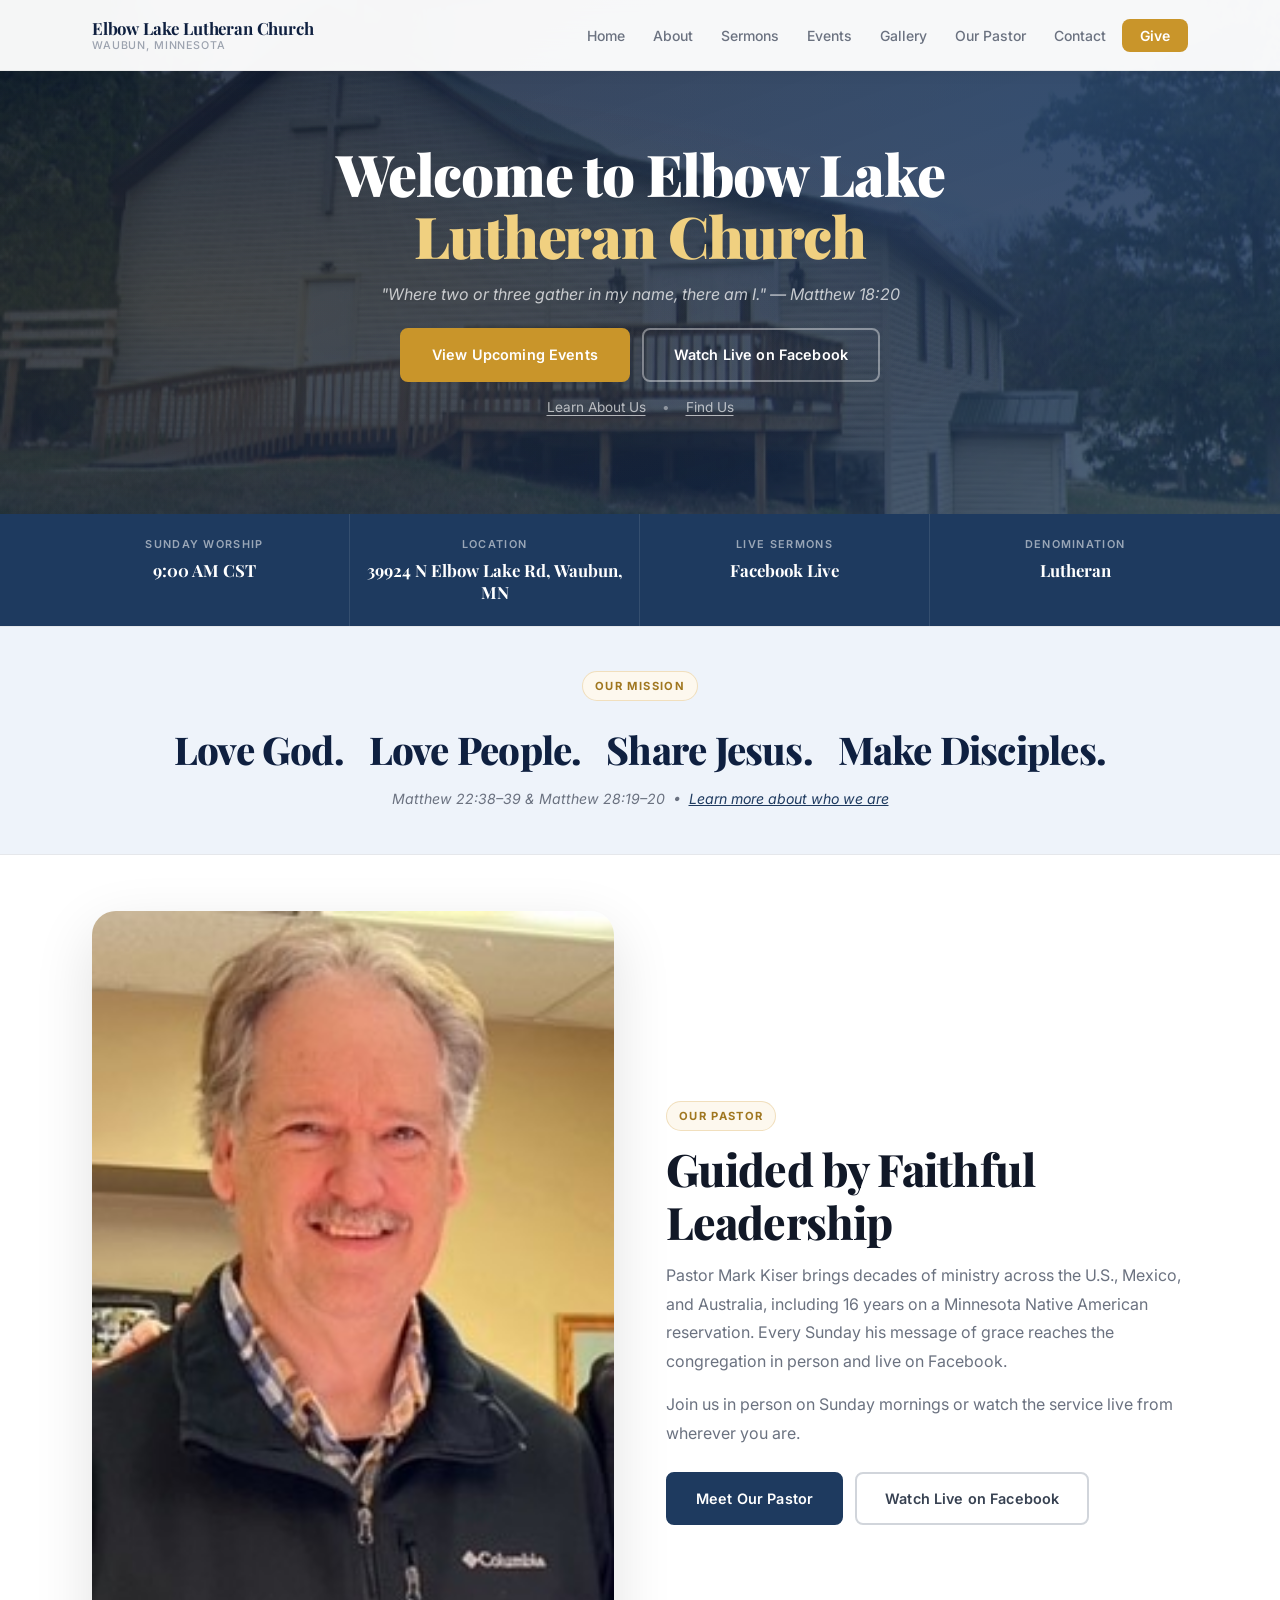
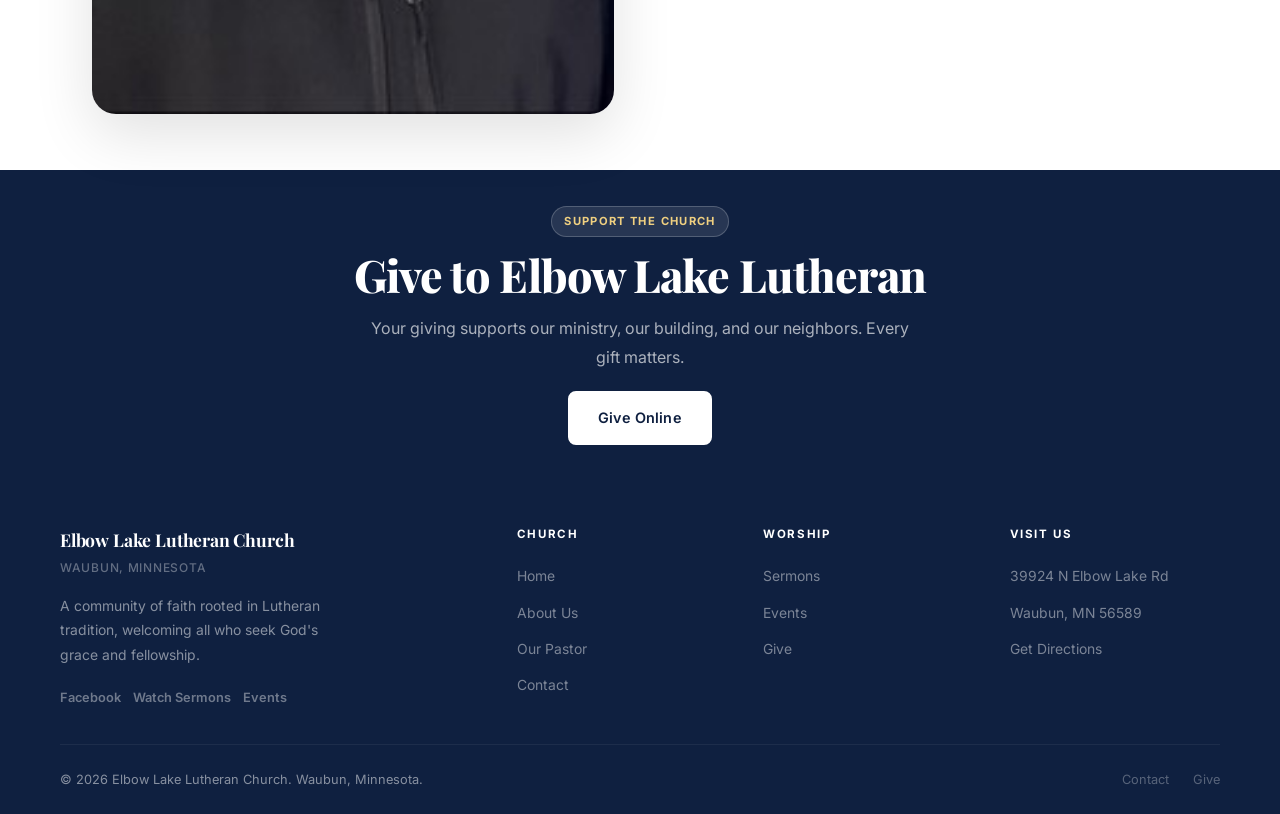
==== commit 3a3afd03: "Reduce hero and give section height on home page Hero: min-height 580px -> 420px, padding and font s" ====
--- a/index.html
+++ b/index.html
@@ -156,12 +156,12 @@
   </section>
 
   <!-- GIVE -->
-  <section class="bg-dark text-white">
+  <section class="bg-dark text-white" style="padding:36px 0;">
     <div class="container" style="text-align:center;max-width:680px;">
       <div class="tag">Support the Church</div>
       <h2 class="section-title">Give to Elbow Lake Lutheran</h2>
-      <p class="section-sub" style="margin:0 auto 32px;">Your giving supports our ministry, our building, and our neighbors. Every gift matters.</p>
-      <a href="give.html" class="btn btn-gold btn-lg">Give Online</a>
+      <p class="section-sub" style="margin:0 auto 20px;">Your giving supports our ministry, our building, and our neighbors. Every gift matters.</p>
+      <a href="give.html" class="btn btn-gold">Give Online</a>
     </div>
   </section>
 
--- a/style.css
+++ b/style.css
@@ -269,7 +269,7 @@
    ============================================================ */
 .hero {
   position: relative;
-  min-height: 580px;
+  min-height: 420px;
   background:
     linear-gradient(160deg, rgba(10,22,44,0.84) 0%, rgba(15,32,64,0.78) 60%, rgba(30,58,95,0.72) 100%),
     url('images/church.png') center/cover no-repeat;
@@ -294,7 +294,7 @@
   position: relative;
   z-index: 1;
   width: 100%;
-  padding: 110px 32px 60px;
+  padding: 86px 32px 40px;
   max-width: 860px;
   margin: 0 auto;
   color: var(--white);
@@ -306,7 +306,7 @@
 
 .hero h1 {
   font-family: var(--font-display);
-  font-size: clamp(2.8rem, 7vw, 5.2rem);
+  font-size: clamp(2rem, 4.5vw, 3.6rem);
   font-weight: 900;
   line-height: 1.08;
   letter-spacing: -0.02em;
@@ -322,7 +322,7 @@
   font-size: clamp(0.88rem, 1.8vw, 1rem);
   color: rgba(255,255,255,0.72);
   max-width: 540px;
-  margin-bottom: 32px;
+  margin-bottom: 20px;
   line-height: 1.6;
   font-style: italic;
 }
@@ -335,13 +335,13 @@
   justify-content: center;
 }
 
-.btn-hero { padding: 16px 40px; font-size: 0.95rem; border-radius: var(--radius-sm); }
+.btn-hero { padding: 13px 30px; font-size: 0.9rem; border-radius: var(--radius-sm); }
 
 .hero-secondary-links {
   display: flex;
   align-items: center;
   gap: 16px;
-  margin-top: 20px;
+  margin-top: 14px;
   font-size: 0.85rem;
   color: rgba(255,255,255,0.4);
 }
@@ -1036,43 +1036,19 @@
 /* ============================================================
    GALLERY (gallery page)
    ============================================================ */
-.gallery-filters {
-  display: flex;
-  gap: 8px;
-  flex-wrap: wrap;
-  margin-bottom: 32px;
-}
-
-.gallery-filter {
-  padding: 8px 18px;
-  border-radius: var(--radius-full);
-  border: 2px solid var(--gray-200);
-  background: var(--white);
-  color: var(--gray-500);
-  font-size: 0.82rem;
-  font-weight: 600;
-  cursor: pointer;
-  transition: var(--transition);
-  font-family: var(--font-body);
-  letter-spacing: 0.02em;
-}
-
-.gallery-filter:hover { border-color: var(--primary); color: var(--primary); }
-.gallery-filter.active { background: var(--primary); border-color: var(--primary); color: var(--white); }
-
 .gallery-grid {
   display: grid;
-  grid-template-columns: repeat(3, 1fr);
-  gap: 16px;
+  grid-template-columns: repeat(4, 1fr);
+  gap: 8px;
 }
 
 .gallery-item {
   position: relative;
-  border-radius: var(--radius);
+  border-radius: 6px;
   overflow: hidden;
   cursor: pointer;
-  aspect-ratio: 4/3;
-  background: var(--gray-100);
+  aspect-ratio: 1 / 1;
+  background: var(--gray-200);
 }
 
 .gallery-item img {
@@ -1080,25 +1056,20 @@
   height: 100%;
   object-fit: cover;
   display: block;
-  transition: transform 0.4s ease;
-}
-
-.gallery-item:hover img { transform: scale(1.05); }
-
-.gallery-caption-hover {
+  transition: transform 0.35s ease, filter 0.35s ease;
+}
+
+.gallery-item::after {
+  content: '';
   position: absolute;
-  bottom: 0; left: 0; right: 0;
-  background: linear-gradient(to top, rgba(0,0,0,0.72) 0%, transparent 100%);
-  color: var(--white);
-  padding: 32px 16px 14px;
-  font-size: 0.82rem;
-  font-weight: 500;
-  opacity: 0;
-  transition: opacity 0.3s;
-  line-height: 1.4;
-}
-
-.gallery-item:hover .gallery-caption-hover { opacity: 1; }
+  inset: 0;
+  background: rgba(0,0,0,0);
+  transition: background 0.25s ease;
+  border-radius: 6px;
+}
+
+.gallery-item:hover img { transform: scale(1.06); filter: brightness(0.88); }
+.gallery-item:hover::after { background: rgba(0,0,0,0.08); }
 
 /* LIGHTBOX */
 .lightbox {
@@ -1170,25 +1141,6 @@
 .lightbox-next { right: 20px; }
 .lightbox-prev:hover, .lightbox-next:hover { background: rgba(255,255,255,0.24); }
 
-.lightbox-info {
-  position: fixed;
-  bottom: 20px; left: 0; right: 0;
-  text-align: center;
-  pointer-events: none;
-}
-
-.lightbox-caption {
-  color: rgba(255,255,255,0.75);
-  font-size: 0.9rem;
-  font-weight: 500;
-}
-
-.lightbox-counter {
-  font-size: 0.72rem;
-  color: rgba(255,255,255,0.35);
-  margin-top: 5px;
-  letter-spacing: 0.06em;
-}
 
 /* ============================================================
    RESPONSIVE
@@ -1206,17 +1158,16 @@
 }
 
 @media (max-width: 768px) {
-  .gallery-grid { grid-template-columns: repeat(2, 1fr); gap: 10px; }
-  .gallery-caption-hover { opacity: 1; }
+  .gallery-grid { grid-template-columns: repeat(3, 1fr); gap: 6px; }
   .lightbox-img-wrap { padding: 60px 60px; }
   section { padding: 40px 0; }
   .container { padding: 0 20px; }
   .pillars-grid { grid-template-columns: 1fr; }
   .nav-links { display: none; }
   .nav-toggle { display: flex; }
-  .hero { min-height: 440px; }
-  .hero h1 { font-size: 2.4rem; }
-  .hero-content { padding: 90px 20px 52px; }
+  .hero { min-height: 340px; }
+  .hero h1 { font-size: 1.9rem; }
+  .hero-content { padding: 78px 20px 36px; }
   .hero-actions { flex-direction: column; align-items: stretch; width: 100%; max-width: 320px; }
   .hero-actions .btn { text-align: center; }
   .hero-secondary-links { flex-direction: column; gap: 8px; }
@@ -1232,7 +1183,7 @@
 }
 
 @media (max-width: 480px) {
-  .gallery-grid { grid-template-columns: 1fr; }
+  .gallery-grid { grid-template-columns: repeat(2, 1fr); gap: 5px; }
   .lightbox-img-wrap { padding: 56px 16px; }
   .lightbox-prev { left: 8px; }
   .lightbox-next { right: 8px; }
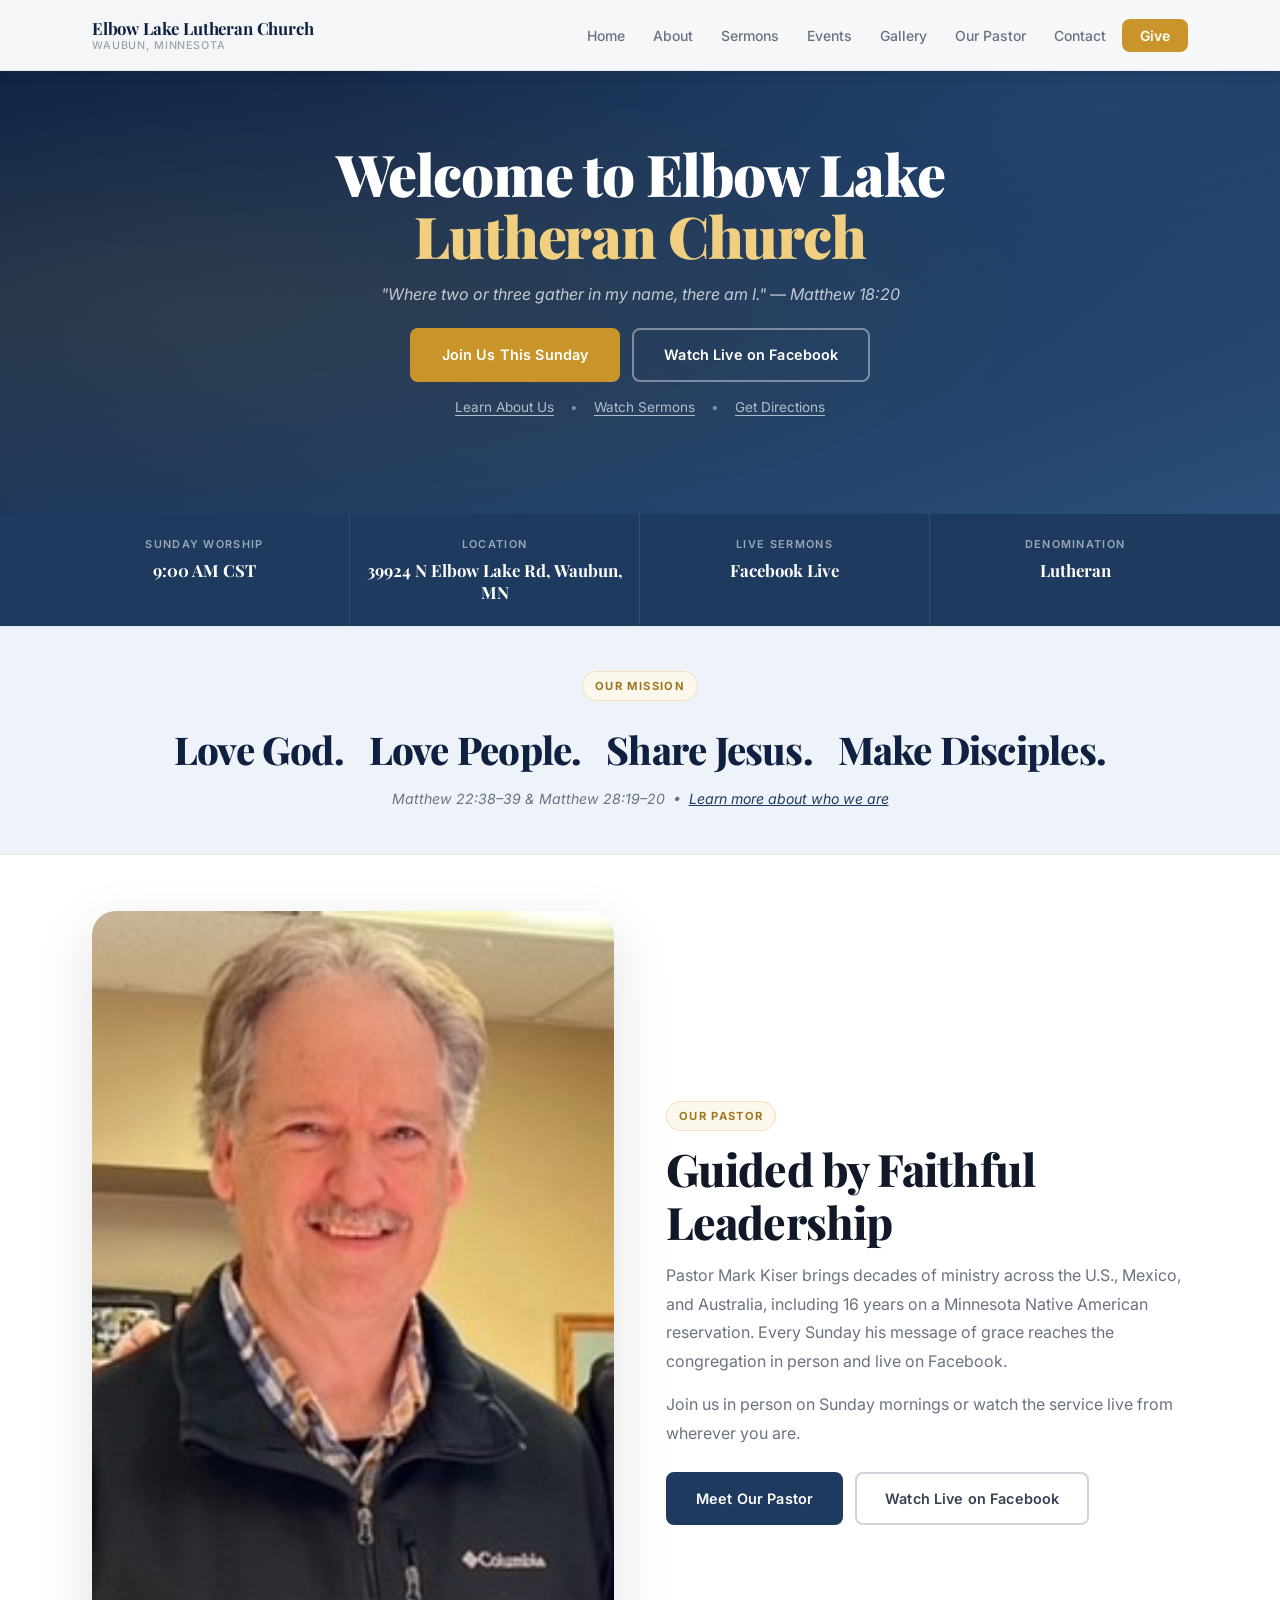
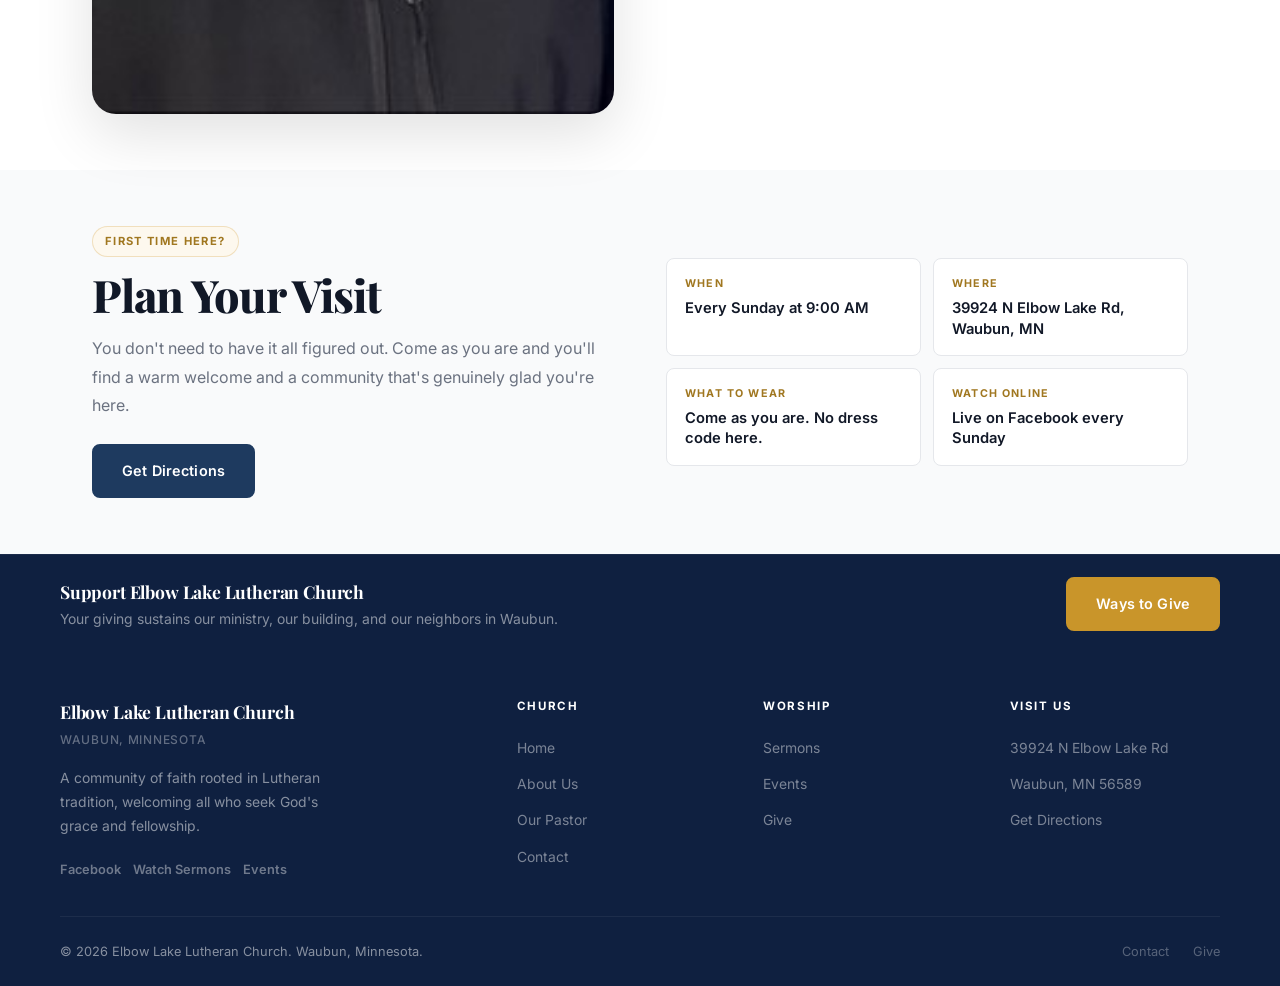
==== commit 8619731c: "Full site audit fixes: spacing, copy, photos, and UX Home page: - Hero CTA changed from "View Upcomi" ====
--- a/index.html
+++ b/index.html
@@ -92,13 +92,15 @@
       </h1>
       <p class="hero-desc">"Where two or three gather in my name, there am I." &mdash; Matthew 18:20</p>
       <div class="hero-actions">
-        <a href="events.html" class="btn btn-gold btn-hero">View Upcoming Events</a>
+        <a href="contact.html" class="btn btn-gold btn-hero">Join Us This Sunday</a>
         <a href="https://www.facebook.com/okieupnorth" target="_blank" rel="noopener" class="btn btn-outline-white btn-hero">Watch Live on Facebook</a>
       </div>
       <div class="hero-secondary-links">
         <a href="about.html">Learn About Us</a>
         <span>&bull;</span>
-        <a href="contact.html">Find Us</a>
+        <a href="sermons.html">Watch Sermons</a>
+        <span>&bull;</span>
+        <a href="contact.html">Get Directions</a>
       </div>
     </div>
   </section>
@@ -155,15 +157,48 @@
     </div>
   </section>
 
+  <!-- PLAN YOUR VISIT -->
+  <section class="bg-gray">
+    <div class="container">
+      <div class="split-grid">
+        <div>
+          <div class="tag">First Time Here?</div>
+          <h2 class="section-title">Plan Your Visit</h2>
+          <p class="section-sub">You don't need to have it all figured out. Come as you are and you'll find a warm welcome and a community that's genuinely glad you're here.</p>
+          <a href="contact.html" class="btn btn-primary" style="margin-top:24px;">Get Directions</a>
+        </div>
+        <div class="visit-grid">
+          <div class="visit-item">
+            <div class="visit-label">When</div>
+            <div class="visit-value">Every Sunday at 9:00 AM</div>
+          </div>
+          <div class="visit-item">
+            <div class="visit-label">Where</div>
+            <div class="visit-value">39924 N Elbow Lake Rd, Waubun, MN</div>
+          </div>
+          <div class="visit-item">
+            <div class="visit-label">What to Wear</div>
+            <div class="visit-value">Come as you are. No dress code here.</div>
+          </div>
+          <div class="visit-item">
+            <div class="visit-label">Watch Online</div>
+            <div class="visit-value">Live on Facebook every Sunday</div>
+          </div>
+        </div>
+      </div>
+    </div>
+  </section>
+
   <!-- GIVE -->
-  <section class="bg-dark text-white" style="padding:36px 0;">
-    <div class="container" style="text-align:center;max-width:680px;">
-      <div class="tag">Support the Church</div>
-      <h2 class="section-title">Give to Elbow Lake Lutheran</h2>
-      <p class="section-sub" style="margin:0 auto 20px;">Your giving supports our ministry, our building, and our neighbors. Every gift matters.</p>
-      <a href="give.html" class="btn btn-gold">Give Online</a>
-    </div>
-  </section>
+  <div class="give-banner">
+    <div class="give-banner-inner">
+      <div>
+        <div class="give-banner-title">Support Elbow Lake Lutheran Church</div>
+        <div class="give-banner-sub">Your giving sustains our ministry, our building, and our neighbors in Waubun.</div>
+      </div>
+      <a href="give.html" class="btn btn-gold">Ways to Give</a>
+    </div>
+  </div>
 
   <!-- FOOTER -->
   <footer class="site-footer">
--- a/style.css
+++ b/style.css
@@ -270,9 +270,7 @@
 .hero {
   position: relative;
   min-height: 420px;
-  background:
-    linear-gradient(160deg, rgba(10,22,44,0.84) 0%, rgba(15,32,64,0.78) 60%, rgba(30,58,95,0.72) 100%),
-    url('images/church.png') center/cover no-repeat;
+  background: linear-gradient(160deg, var(--primary-dark) 0%, var(--primary) 60%, var(--primary-mid) 100%);
   background-color: var(--primary-dark);
   display: flex;
   align-items: center;
@@ -1034,6 +1032,72 @@
 }
 
 /* ============================================================
+   GIVE BANNER (home page — compact horizontal strip)
+   ============================================================ */
+.give-banner {
+  background: var(--primary-dark);
+  padding: 22px 32px;
+  border-top: 1px solid rgba(255,255,255,0.05);
+}
+
+.give-banner-inner {
+  max-width: var(--max);
+  margin: 0 auto;
+  display: flex;
+  align-items: center;
+  justify-content: space-between;
+  gap: 24px;
+  flex-wrap: wrap;
+}
+
+.give-banner-title {
+  font-family: var(--font-display);
+  font-size: 1.1rem;
+  font-weight: 700;
+  color: var(--white);
+  letter-spacing: -0.01em;
+  margin-bottom: 3px;
+}
+
+.give-banner-sub {
+  font-size: 0.87rem;
+  color: rgba(255,255,255,0.5);
+  line-height: 1.5;
+}
+
+/* ============================================================
+   VISIT GRID (home page — Plan Your Visit)
+   ============================================================ */
+.visit-grid {
+  display: grid;
+  grid-template-columns: 1fr 1fr;
+  gap: 12px;
+}
+
+.visit-item {
+  background: var(--white);
+  border: 1px solid var(--gray-200);
+  border-radius: var(--radius-sm);
+  padding: 16px 18px;
+}
+
+.visit-label {
+  font-size: 0.67rem;
+  font-weight: 700;
+  text-transform: uppercase;
+  letter-spacing: 0.11em;
+  color: var(--gold-dark);
+  margin-bottom: 5px;
+}
+
+.visit-value {
+  font-size: 0.92rem;
+  font-weight: 600;
+  color: var(--gray-900);
+  line-height: 1.4;
+}
+
+/* ============================================================
    GALLERY (gallery page)
    ============================================================ */
 .gallery-grid {
@@ -1158,6 +1222,8 @@
 }
 
 @media (max-width: 768px) {
+  .give-banner { padding: 20px; }
+  .give-banner-inner { flex-direction: column; align-items: flex-start; gap: 16px; }
   .gallery-grid { grid-template-columns: repeat(3, 1fr); gap: 6px; }
   .lightbox-img-wrap { padding: 60px 60px; }
   section { padding: 40px 0; }
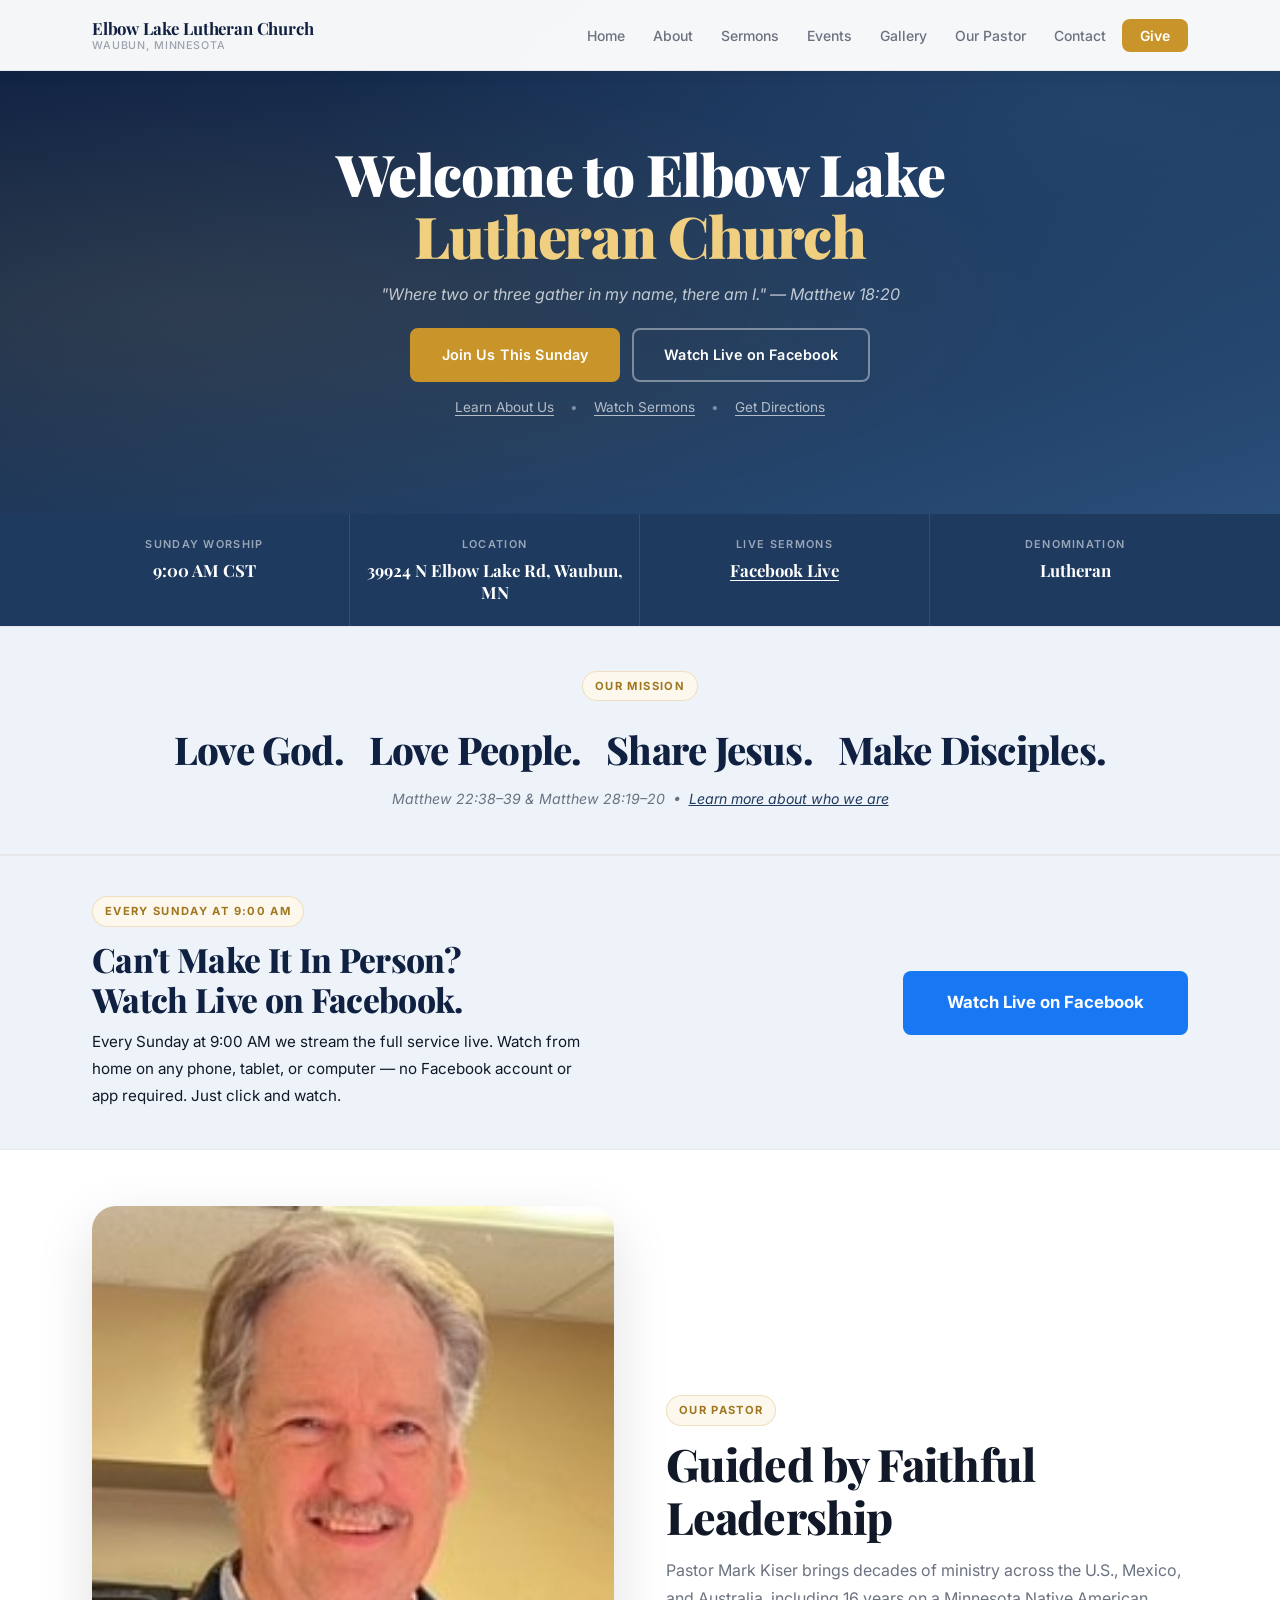
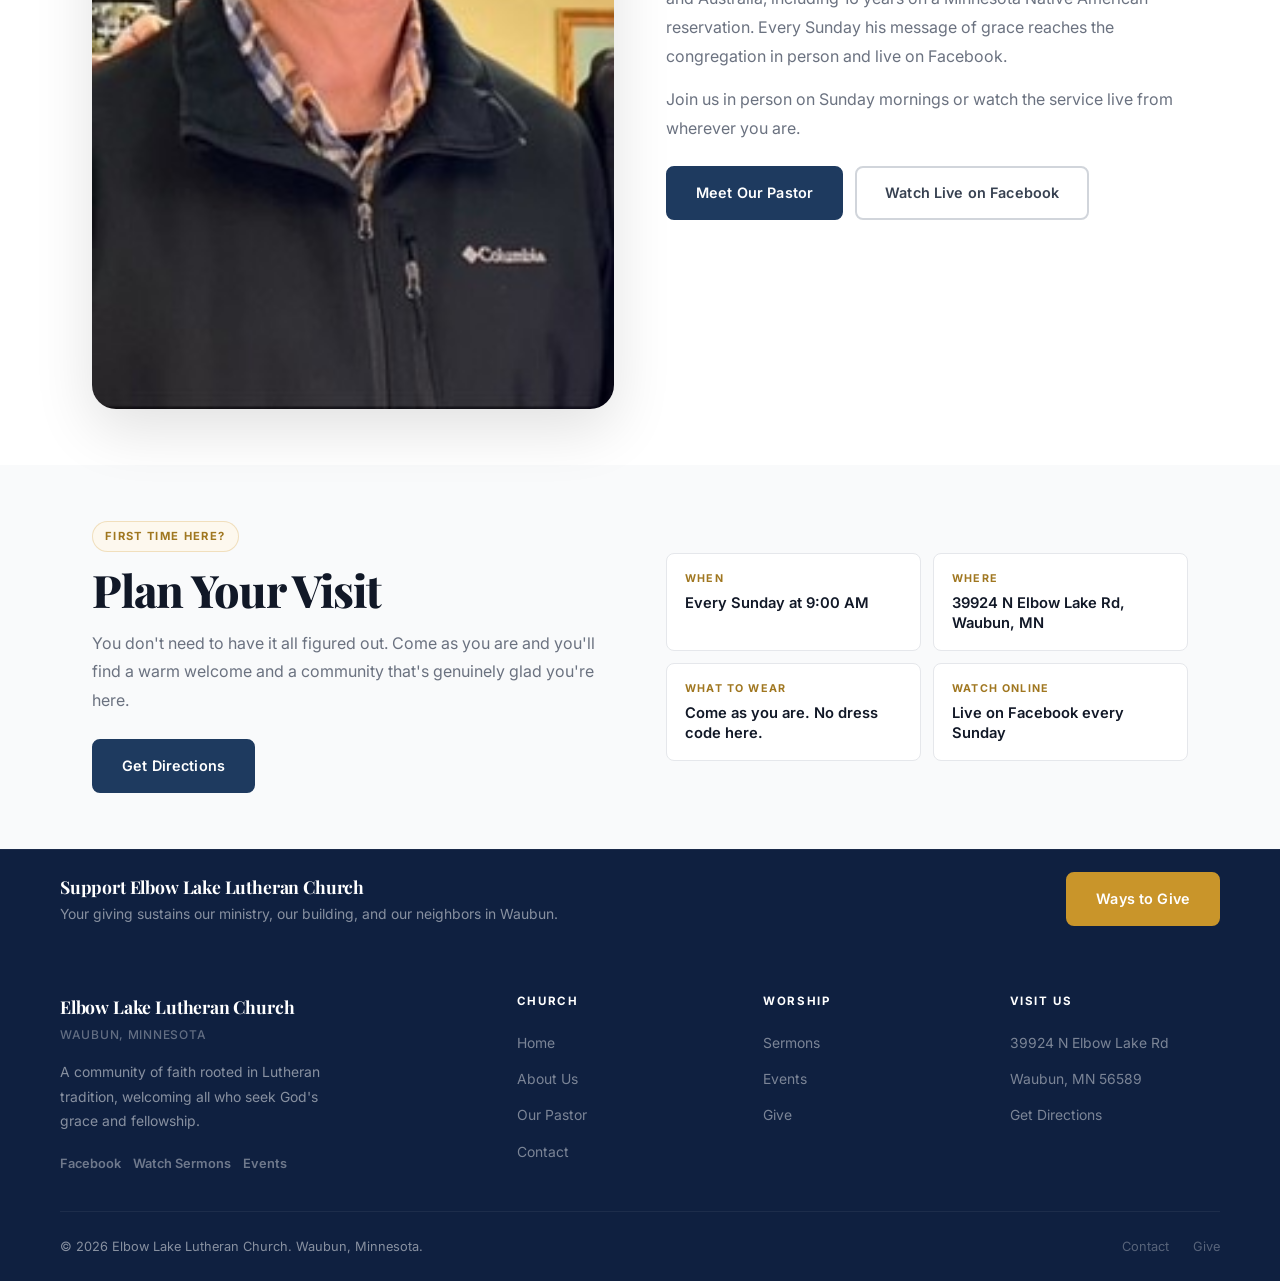
==== commit c172a9f3: "Add prominent Watch Live section to home page - New full-width strip between mission and pastor sect" ====
--- a/index.html
+++ b/index.html
@@ -118,7 +118,7 @@
       </div>
       <div class="info-item">
         <div class="info-label">Live Sermons</div>
-        <div class="info-value">Facebook Live</div>
+        <div class="info-value"><a href="https://www.facebook.com/okieupnorth" target="_blank" rel="noopener" style="color:inherit;text-decoration:underline;text-underline-offset:3px;">Facebook Live</a></div>
       </div>
       <div class="info-item">
         <div class="info-label">Denomination</div>
@@ -133,6 +133,20 @@
       <div class="tag">Our Mission</div>
       <p class="mission-words">Love God. &nbsp; Love People. &nbsp; Share Jesus. &nbsp; Make Disciples.</p>
       <p class="mission-sub">Matthew 22:38&ndash;39 &amp; Matthew 28:19&ndash;20 &nbsp;&bull;&nbsp; <a href="about.html" style="color:var(--primary);text-decoration:underline;">Learn more about who we are</a></p>
+    </div>
+  </div>
+
+  <!-- WATCH LIVE -->
+  <div style="background:var(--primary-light);border-top:1px solid var(--gray-200);border-bottom:1px solid var(--gray-200);padding:40px 0;">
+    <div class="container">
+      <div style="display:flex;align-items:center;justify-content:space-between;gap:32px;flex-wrap:wrap;">
+        <div>
+          <div class="tag">Every Sunday at 9:00 AM</div>
+          <h2 style="font-family:var(--font-display);font-size:clamp(1.5rem,3vw,2.1rem);font-weight:800;color:var(--primary-dark);margin-bottom:10px;letter-spacing:-0.02em;line-height:1.2;">Can't Make It In Person?<br>Watch Live on Facebook.</h2>
+          <p style="font-size:0.95rem;color:var(--gray-600);line-height:1.75;max-width:500px;">Every Sunday at 9:00 AM we stream the full service live. Watch from home on any phone, tablet, or computer &mdash; no Facebook account or app required. Just click and watch.</p>
+        </div>
+        <a href="https://www.facebook.com/okieupnorth" target="_blank" rel="noopener" class="fb-btn" style="padding:18px 44px;font-size:1.05rem;flex-shrink:0;border-radius:8px;">Watch Live on Facebook</a>
+      </div>
     </div>
   </div>
 
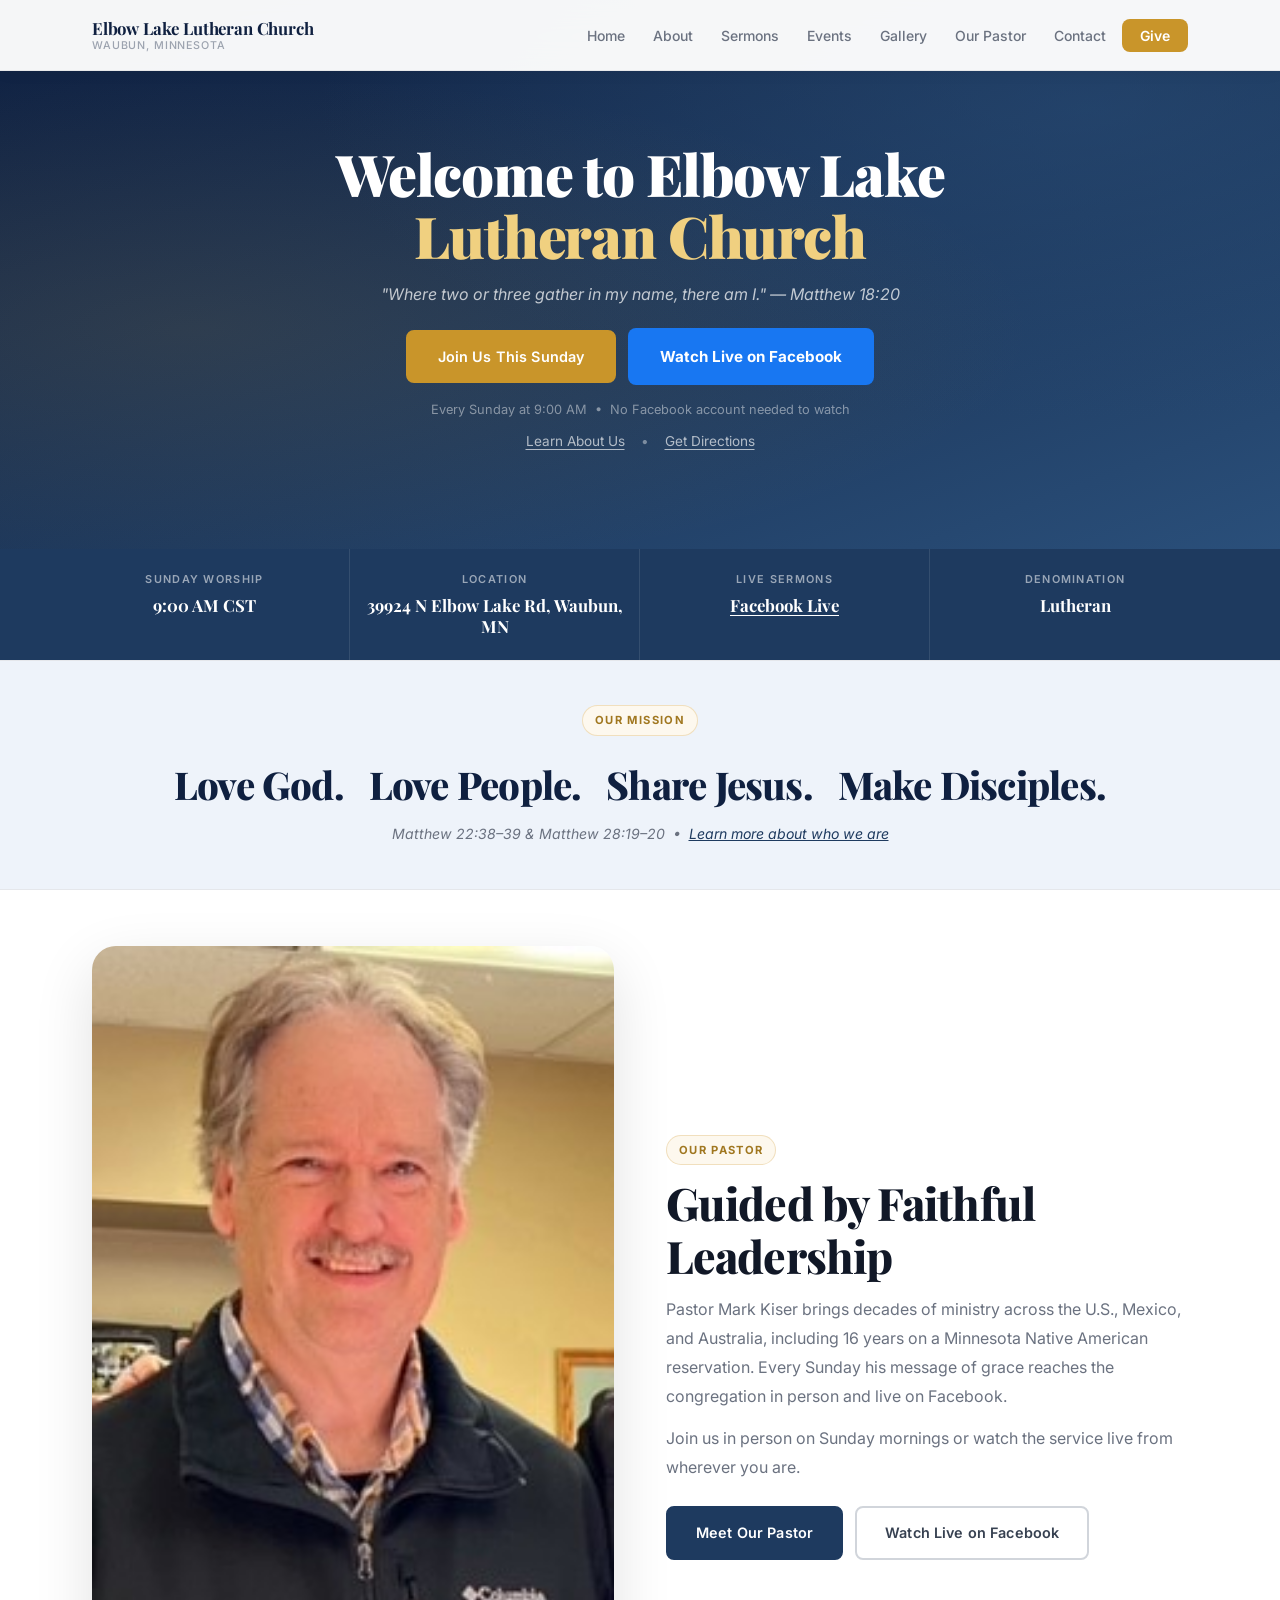
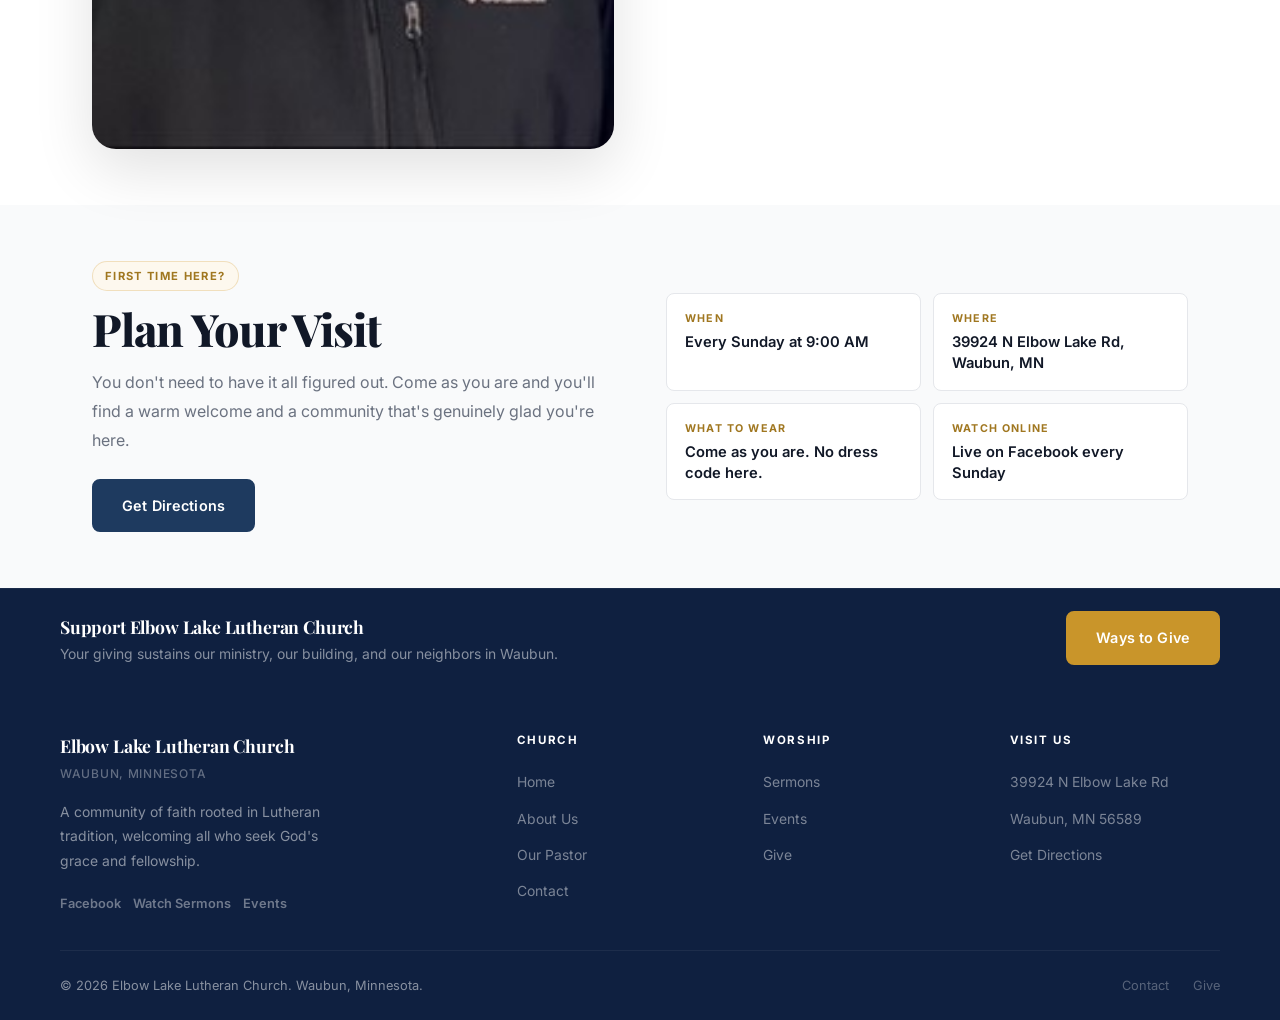
==== commit b161971c: "Move Watch Live into hero, Facebook blue button + no-account note - Removed standalone Watch Live st" ====
--- a/index.html
+++ b/index.html
@@ -93,12 +93,11 @@
       <p class="hero-desc">"Where two or three gather in my name, there am I." &mdash; Matthew 18:20</p>
       <div class="hero-actions">
         <a href="contact.html" class="btn btn-gold btn-hero">Join Us This Sunday</a>
-        <a href="https://www.facebook.com/okieupnorth" target="_blank" rel="noopener" class="btn btn-outline-white btn-hero">Watch Live on Facebook</a>
-      </div>
-      <div class="hero-secondary-links">
+        <a href="https://www.facebook.com/okieupnorth" target="_blank" rel="noopener" class="fb-btn" style="padding:16px 32px;font-size:0.95rem;border-radius:8px;">Watch Live on Facebook</a>
+      </div>
+      <p style="font-size:0.8rem;color:rgba(255,255,255,0.45);margin-top:14px;">Every Sunday at 9:00 AM &nbsp;&bull;&nbsp; No Facebook account needed to watch</p>
+      <div class="hero-secondary-links" style="margin-top:10px;">
         <a href="about.html">Learn About Us</a>
-        <span>&bull;</span>
-        <a href="sermons.html">Watch Sermons</a>
         <span>&bull;</span>
         <a href="contact.html">Get Directions</a>
       </div>
@@ -133,20 +132,6 @@
       <div class="tag">Our Mission</div>
       <p class="mission-words">Love God. &nbsp; Love People. &nbsp; Share Jesus. &nbsp; Make Disciples.</p>
       <p class="mission-sub">Matthew 22:38&ndash;39 &amp; Matthew 28:19&ndash;20 &nbsp;&bull;&nbsp; <a href="about.html" style="color:var(--primary);text-decoration:underline;">Learn more about who we are</a></p>
-    </div>
-  </div>
-
-  <!-- WATCH LIVE -->
-  <div style="background:var(--primary-light);border-top:1px solid var(--gray-200);border-bottom:1px solid var(--gray-200);padding:40px 0;">
-    <div class="container">
-      <div style="display:flex;align-items:center;justify-content:space-between;gap:32px;flex-wrap:wrap;">
-        <div>
-          <div class="tag">Every Sunday at 9:00 AM</div>
-          <h2 style="font-family:var(--font-display);font-size:clamp(1.5rem,3vw,2.1rem);font-weight:800;color:var(--primary-dark);margin-bottom:10px;letter-spacing:-0.02em;line-height:1.2;">Can't Make It In Person?<br>Watch Live on Facebook.</h2>
-          <p style="font-size:0.95rem;color:var(--gray-600);line-height:1.75;max-width:500px;">Every Sunday at 9:00 AM we stream the full service live. Watch from home on any phone, tablet, or computer &mdash; no Facebook account or app required. Just click and watch.</p>
-        </div>
-        <a href="https://www.facebook.com/okieupnorth" target="_blank" rel="noopener" class="fb-btn" style="padding:18px 44px;font-size:1.05rem;flex-shrink:0;border-radius:8px;">Watch Live on Facebook</a>
-      </div>
     </div>
   </div>
 
